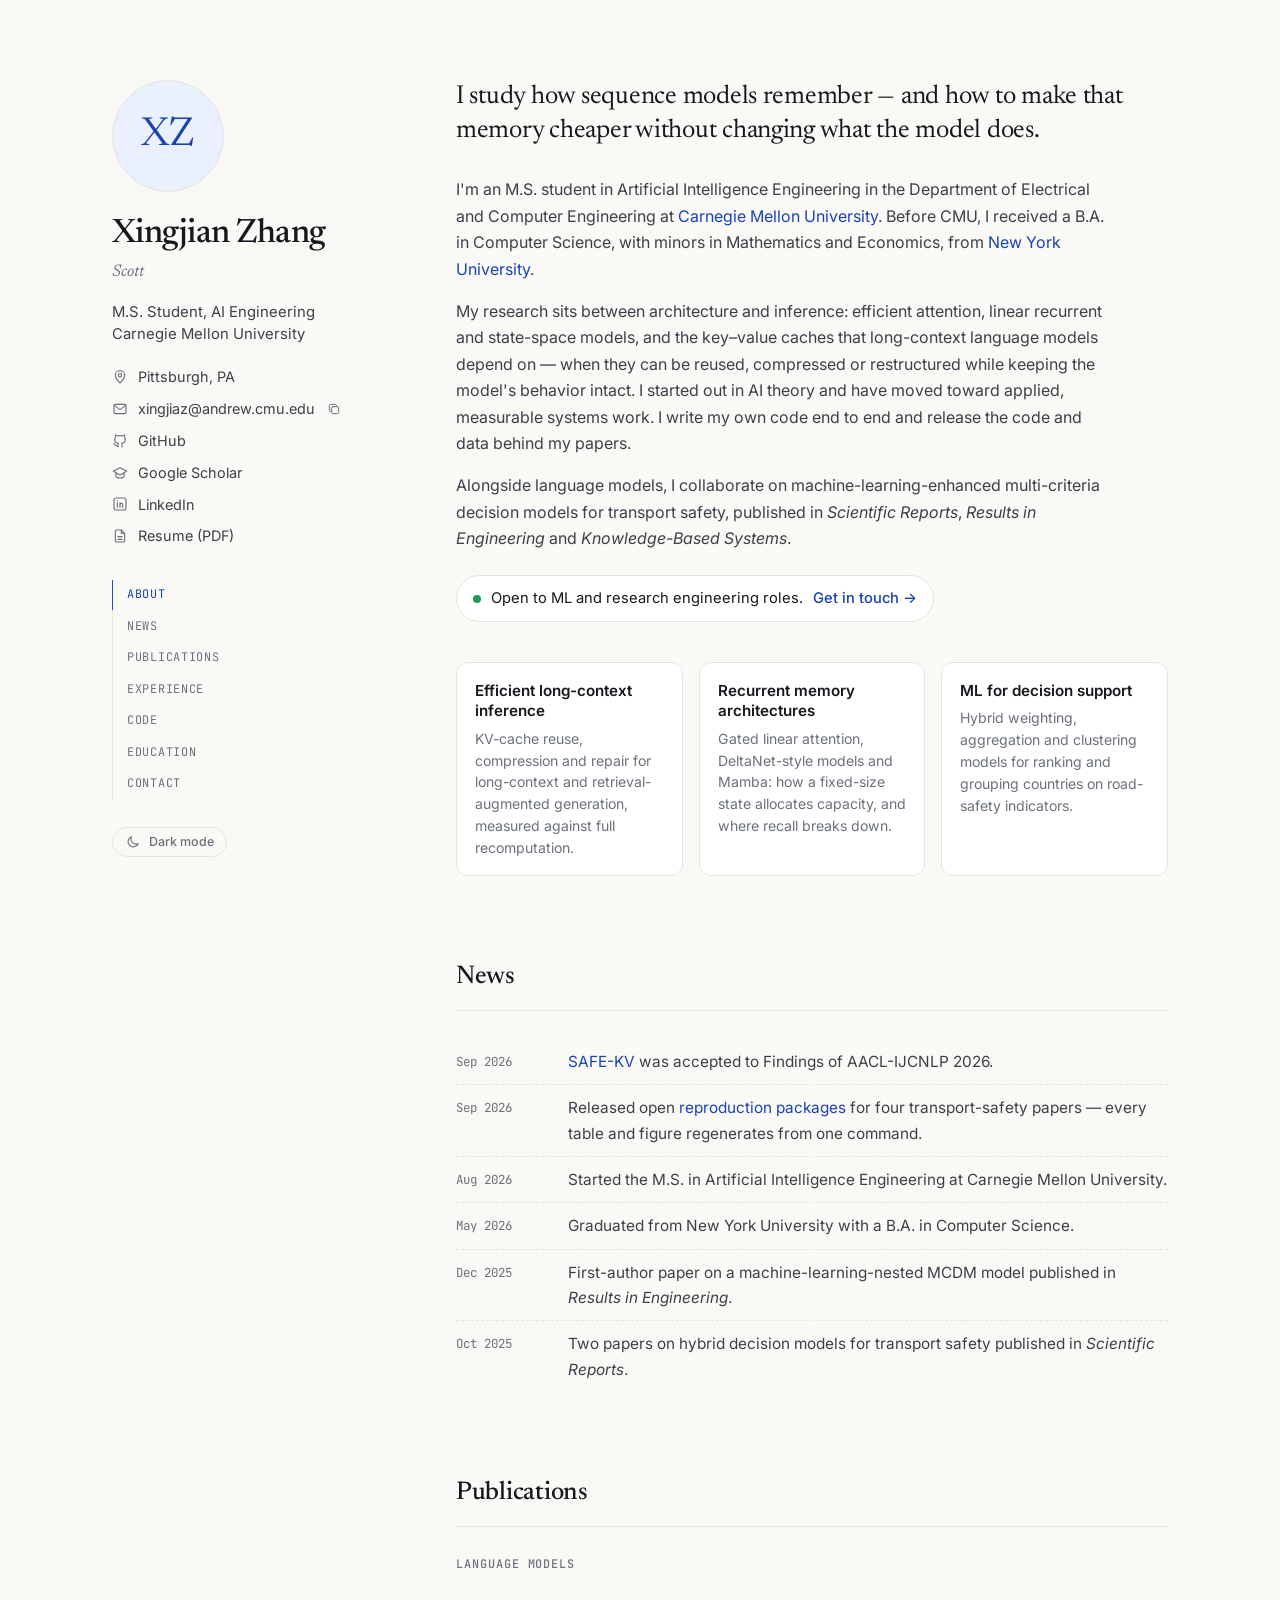
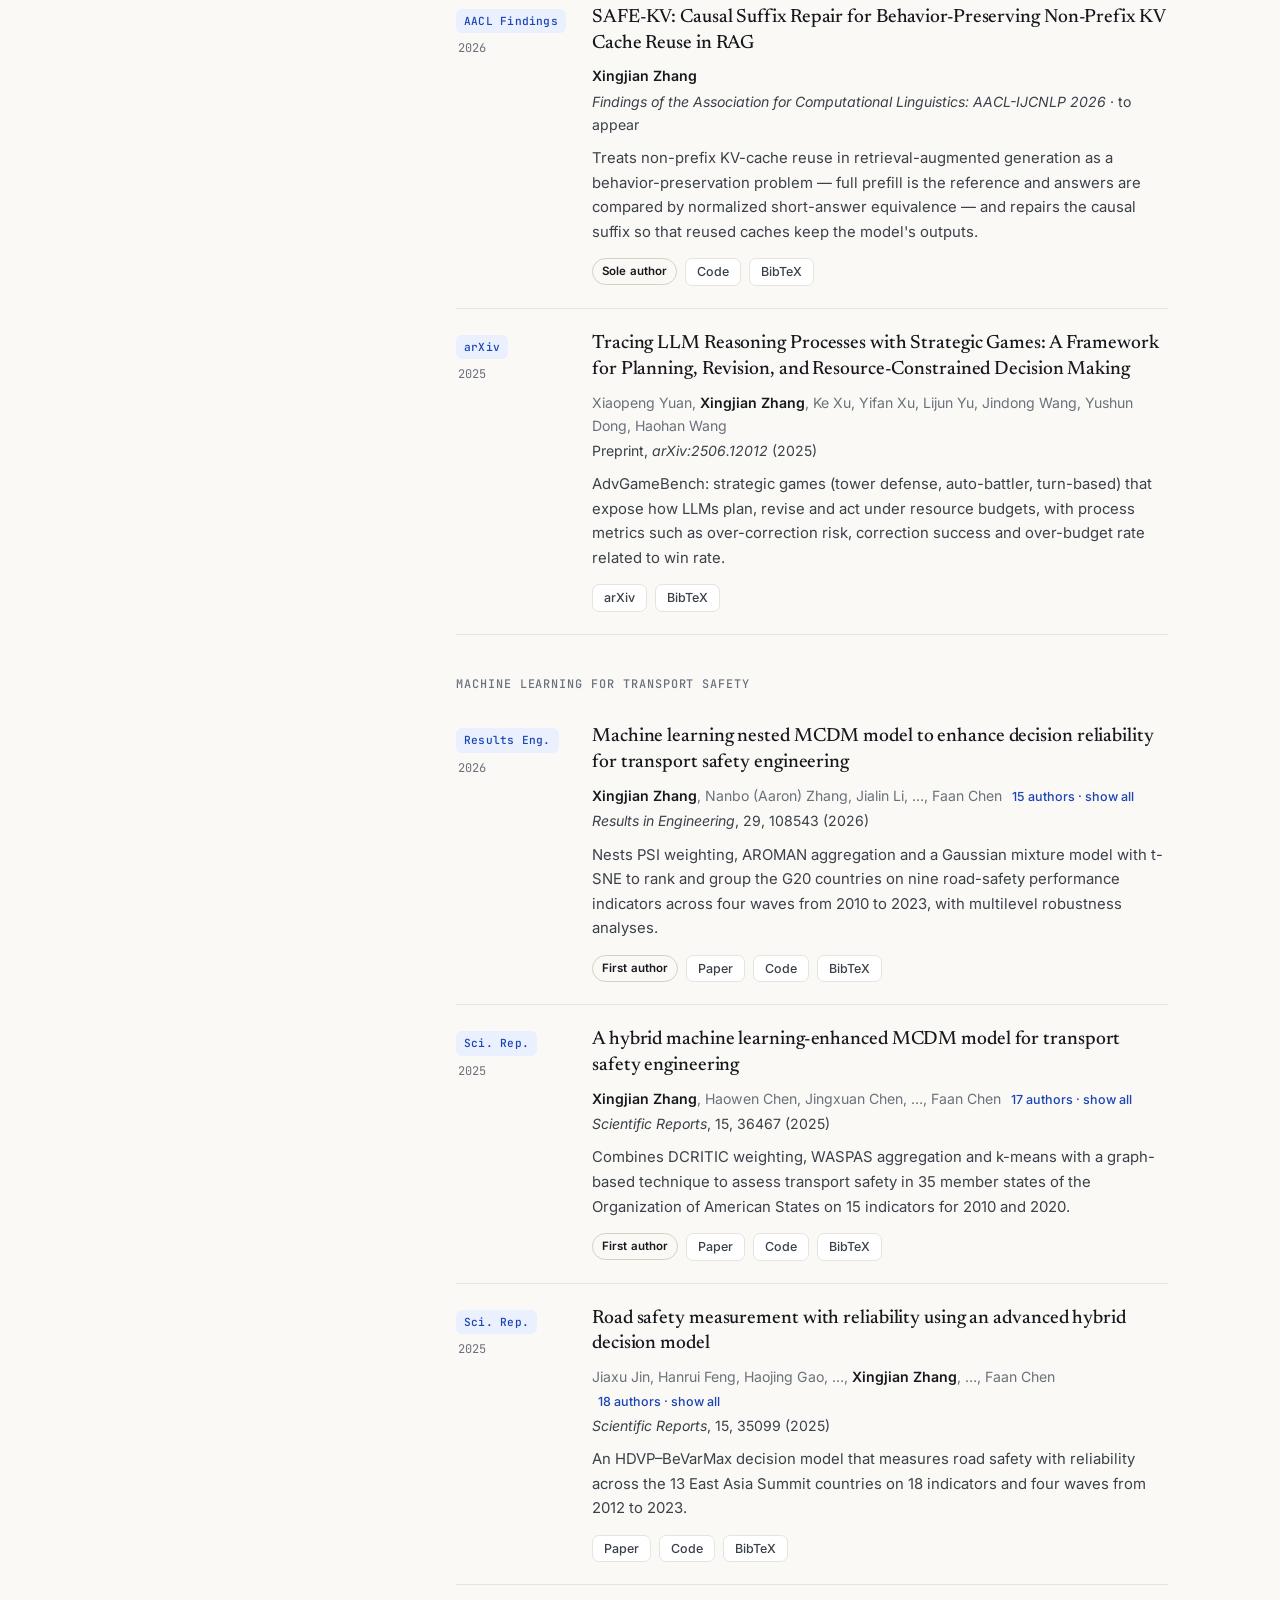
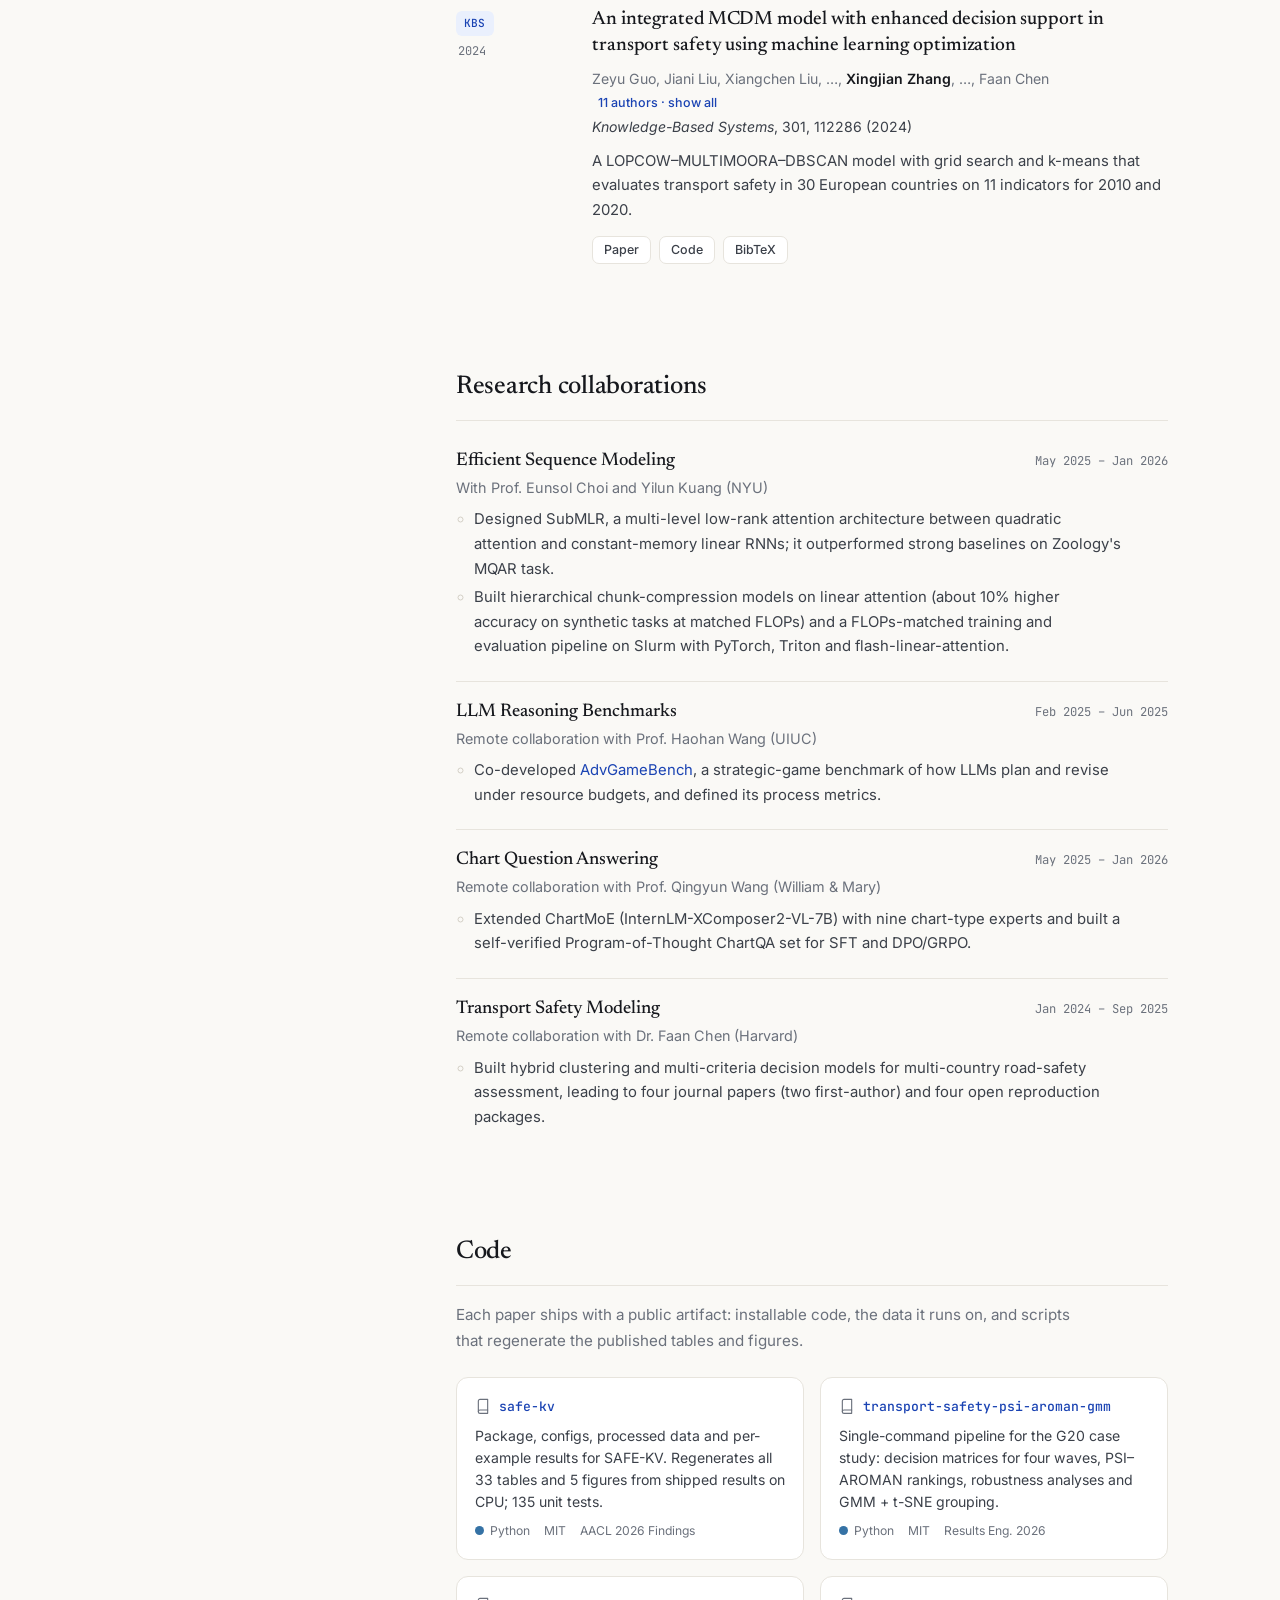
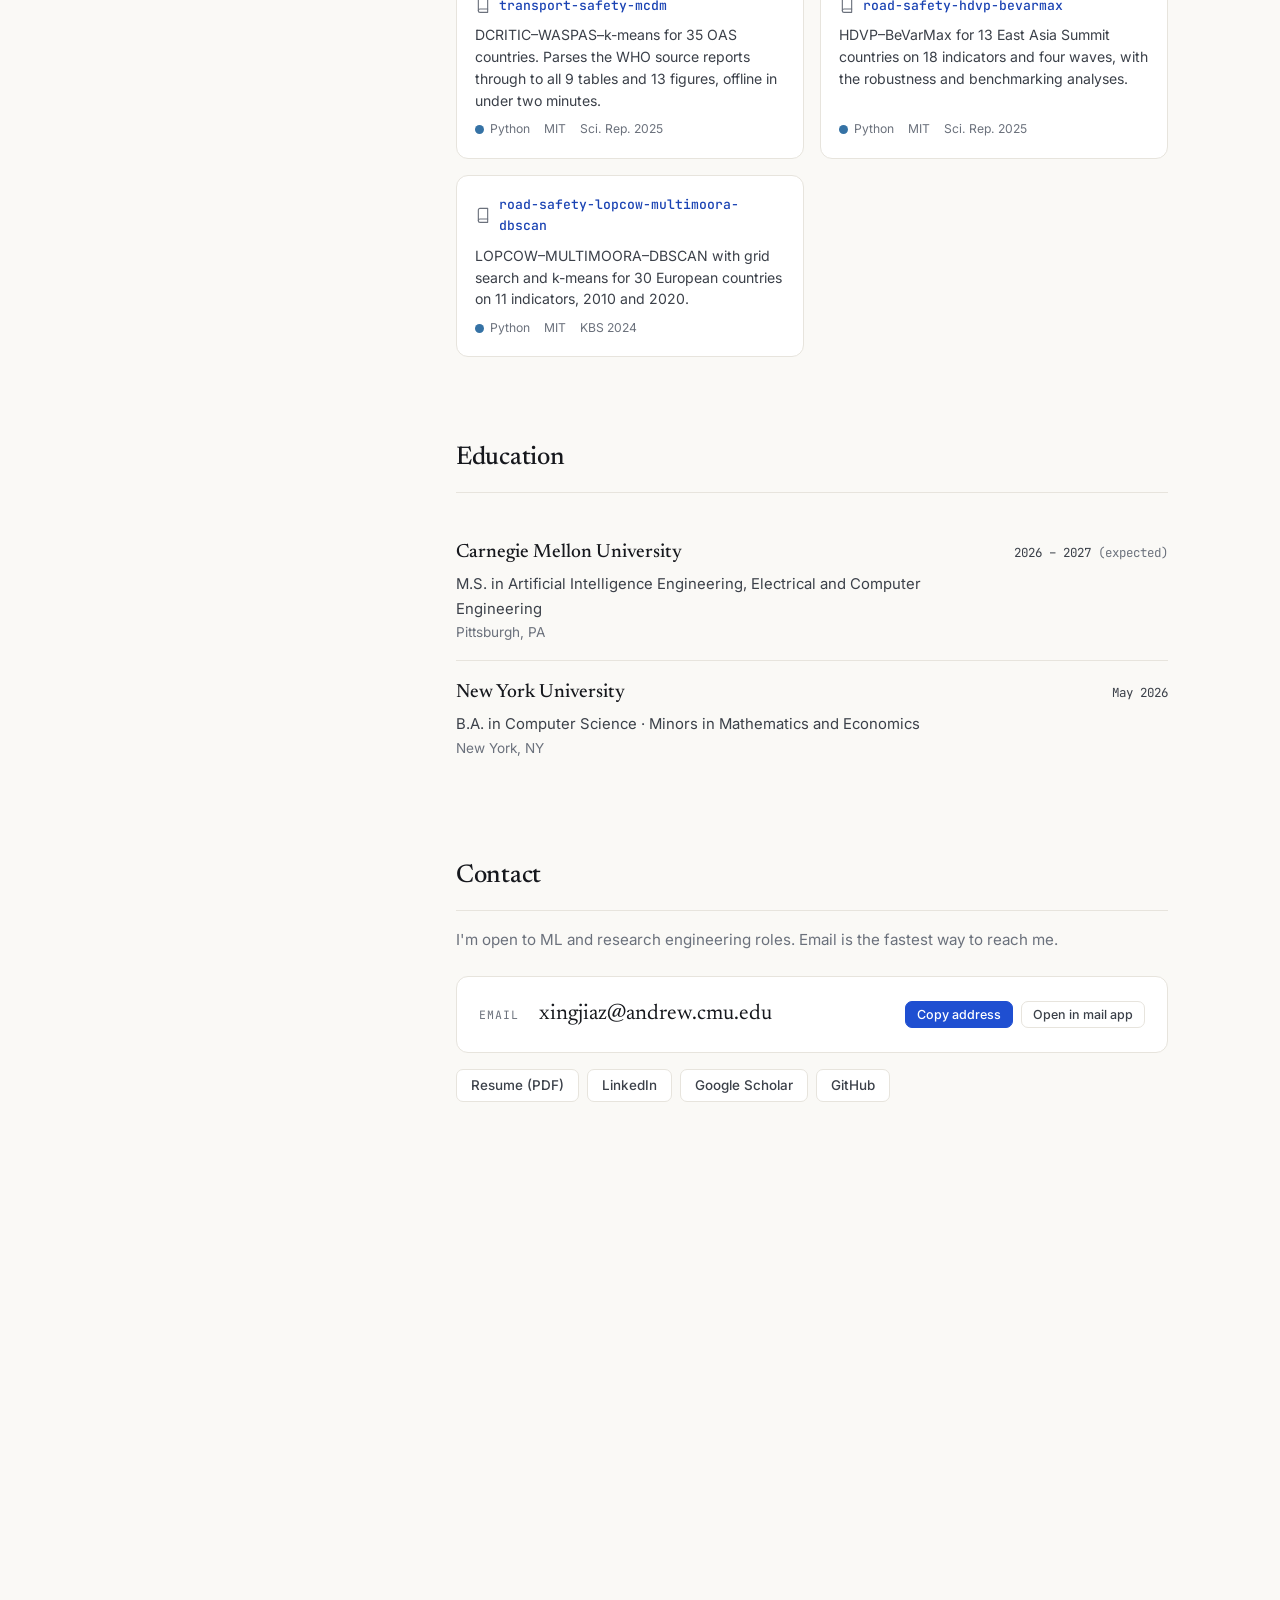
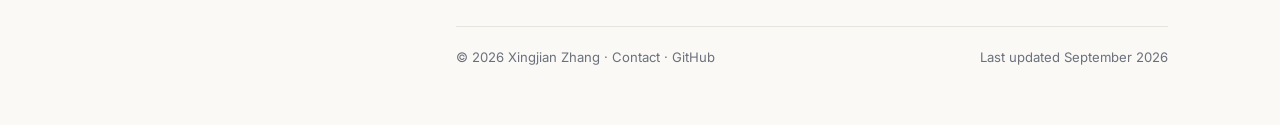
==== index.html @ c18f5b1c "Personal website Single-page academic homepage served by GitHub Pages: about, news, publications wit" ====
<!doctype html>
<html lang="en">
<head>
  <meta charset="utf-8">
  <meta name="viewport" content="width=device-width, initial-scale=1">
  <title>Xingjian (Scott) Zhang</title>
  <meta name="description" content="Xingjian (Scott) Zhang — M.S. student in Artificial Intelligence Engineering at Carnegie Mellon University, working on efficient sequence modeling: attention, linear recurrent models and KV-cache reuse for long-context language models.">
  <meta name="author" content="Xingjian Zhang">
  <link rel="canonical" href="https://xingjianzhang-dev.github.io/">

  <meta property="og:type" content="profile">
  <meta property="og:title" content="Xingjian (Scott) Zhang">
  <meta property="og:description" content="M.S. student in AI Engineering at Carnegie Mellon. Efficient attention, linear recurrent models and KV-cache reuse for long-context LLMs.">
  <meta property="og:url" content="https://xingjianzhang-dev.github.io/">
  <meta name="twitter:card" content="summary">

  <meta name="theme-color" content="#faf9f6" media="(prefers-color-scheme: light)">
  <meta name="theme-color" content="#0e1014" media="(prefers-color-scheme: dark)">
  <link rel="icon" href="favicon.svg" type="image/svg+xml">

  <link rel="preconnect" href="https://fonts.googleapis.com">
  <link rel="preconnect" href="https://fonts.gstatic.com" crossorigin>
  <link href="https://fonts.googleapis.com/css2?family=Inter:wght@400;500;600&family=JetBrains+Mono:wght@400;500&family=Newsreader:ital,opsz,wght@0,6..72,400;0,6..72,500;1,6..72,400&display=swap" rel="stylesheet">
  <link rel="stylesheet" href="assets/style.css">

  <script>
    // Apply a saved theme before first paint to avoid a flash.
    (function () {
      try {
        var t = localStorage.getItem("theme");
        if (t === "light" || t === "dark") document.documentElement.setAttribute("data-theme", t);
      } catch (e) {}
    })();
  </script>

  <script type="application/ld+json">
  {
    "@context": "https://schema.org",
    "@type": "Person",
    "name": "Xingjian Zhang",
    "alternateName": "Scott Zhang",
    "url": "https://xingjianzhang-dev.github.io/",
    "email": "mailto:xingjiaz@andrew.cmu.edu",
    "jobTitle": "M.S. Student, Artificial Intelligence Engineering",
    "affiliation": { "@type": "CollegeOrUniversity", "name": "Carnegie Mellon University" },
    "alumniOf": { "@type": "CollegeOrUniversity", "name": "New York University" },
    "address": { "@type": "PostalAddress", "addressLocality": "Pittsburgh", "addressRegion": "PA", "addressCountry": "US" },
    "knowsAbout": ["Sequence modeling", "Efficient attention", "Linear recurrent models", "State-space models", "KV cache", "Retrieval-augmented generation"],
    "sameAs": ["https://github.com/XingjianZhang-dev", "https://www.linkedin.com/in/xingjian-zhang-928670271/", "https://scholar.google.com/citations?user=1PVbG88AAAAJ"]
  }
  </script>
</head>

<body>
  <a class="skip-link" href="#main">Skip to content</a>

  <div class="layout">

    <!-- ============================== Sidebar ============================== -->
    <aside class="profile" aria-label="Profile">
      <div class="avatar" aria-hidden="true">
        <span class="monogram">XZ</span>
        <!-- Drop a square photo at assets/photo.jpg and it replaces the monogram automatically. -->
        <img src="assets/photo.jpg" alt="" width="112" height="112" onerror="this.remove()">
      </div>

      <h1 class="name">Xingjian Zhang</h1>
      <p class="aka">Scott</p>
      <p class="role">M.S. Student, AI Engineering<br>Carnegie Mellon University</p>

      <ul class="contact">
        <li>
          <svg viewBox="0 0 24 24" aria-hidden="true"><path d="M12 21s-7-6.1-7-11.5A7 7 0 0 1 19 9.5C19 14.9 12 21 12 21Z"/><circle cx="12" cy="9.5" r="2.5"/></svg>
          <span>Pittsburgh, PA</span>
        </li>
        <li>
          <svg viewBox="0 0 24 24" aria-hidden="true"><rect x="3" y="5" width="18" height="14" rx="2"/><path d="m3.5 6.5 8.5 6.5 8.5-6.5"/></svg>
          <a href="mailto:xingjiaz@andrew.cmu.edu">xingjiaz@andrew.cmu.edu</a>
          <button class="copy-email" type="button" data-copy="xingjiaz@andrew.cmu.edu" aria-label="Copy email address" title="Copy email address">
            <svg viewBox="0 0 24 24" aria-hidden="true"><rect x="8" y="8" width="12" height="12" rx="2"/><path d="M16 8V6a2 2 0 0 0-2-2H6a2 2 0 0 0-2 2v8a2 2 0 0 0 2 2h2"/></svg>
          </button>
        </li>
        <li>
          <svg viewBox="0 0 24 24" aria-hidden="true"><path d="M9 19c-4.3 1.4-4.3-2.5-6-3m12 5v-3.5c0-1 .1-1.4-.5-2 2.8-.3 5.5-1.4 5.5-6a4.6 4.6 0 0 0-1.3-3.2 4.2 4.2 0 0 0-.1-3.2s-1.1-.3-3.5 1.3a12.3 12.3 0 0 0-6.2 0C6.5 2.8 5.4 3.1 5.4 3.1a4.2 4.2 0 0 0-.1 3.2A4.6 4.6 0 0 0 4 9.5c0 4.6 2.7 5.7 5.5 6-.6.6-.6 1.2-.5 2V21"/></svg>
          <a href="https://github.com/XingjianZhang-dev">GitHub</a>
        </li>
        <li>
          <svg viewBox="0 0 24 24" aria-hidden="true"><path d="M12 4 2 9.5l10 5.5 10-5.5Z"/><path d="M6 12v4.5c0 1.4 2.7 3 6 3s6-1.6 6-3V12"/></svg>
          <a href="https://scholar.google.com/citations?user=1PVbG88AAAAJ&amp;hl=en">Google Scholar</a>
        </li>
        <li>
          <svg viewBox="0 0 24 24" aria-hidden="true"><rect x="3" y="3" width="18" height="18" rx="3"/><path d="M8 10v7M8 7v.01M12 17v-4a2 2 0 0 1 4 0v4M12 10v7"/></svg>
          <a href="https://www.linkedin.com/in/xingjian-zhang-928670271/">LinkedIn</a>
        </li>
        <li class="cv-link">
          <svg viewBox="0 0 24 24" aria-hidden="true"><path d="M14 3H7a2 2 0 0 0-2 2v14a2 2 0 0 0 2 2h10a2 2 0 0 0 2-2V8Z"/><path d="M14 3v5h5M9 13h6M9 17h6"/></svg>
          <a href="cv.pdf">Resume (PDF)</a>
        </li>
      </ul>

      <nav class="toc" aria-label="Sections">
        <a href="#about">About</a>
        <a href="#news">News</a>
        <a href="#publications">Publications</a>
        <a href="#experience">Experience</a>
        <a href="#code">Code</a>
        <a href="#education">Education</a>
        <a href="#contact">Contact</a>
      </nav>

      <button class="theme-toggle" type="button" aria-label="Toggle dark mode">
        <svg class="icon-moon" viewBox="0 0 24 24" aria-hidden="true"><path d="M20 14.5A8 8 0 0 1 9.5 4 8 8 0 1 0 20 14.5Z"/></svg>
        <svg class="icon-sun" viewBox="0 0 24 24" aria-hidden="true"><circle cx="12" cy="12" r="4"/><path d="M12 2v2M12 20v2M4.9 4.9l1.4 1.4M17.7 17.7l1.4 1.4M2 12h2M20 12h2M4.9 19.1l1.4-1.4M17.7 6.3l1.4-1.4"/></svg>
        <span class="theme-label">Dark mode</span>
      </button>
    </aside>

    <!-- ============================== Main ============================== -->
    <main id="main">

      <!-- About -->
      <section id="about" aria-labelledby="about-h">
        <h2 id="about-h" class="visually-hidden">About</h2>

        <p class="lede">I study how sequence models remember — and how to make that memory cheaper without changing what the model does.</p>

        <p>I'm an M.S. student in Artificial Intelligence Engineering in the Department of Electrical and Computer Engineering at <a href="https://www.cmu.edu/">Carnegie Mellon University</a>. Before CMU, I received a B.A. in Computer Science, with minors in Mathematics and Economics, from <a href="https://www.nyu.edu/">New York University</a>.</p>

        <p>My research sits between architecture and inference: efficient attention, linear recurrent and state-space models, and the key–value caches that long-context language models depend on — when they can be reused, compressed or restructured while keeping the model's behavior intact. I started out in AI theory and have moved toward applied, measurable systems work. I write my own code end to end and release the code and data behind my papers.</p>

        <p>Alongside language models, I collaborate on machine-learning-enhanced multi-criteria decision models for transport safety, published in <i>Scientific Reports</i>, <i>Results in Engineering</i> and <i>Knowledge-Based Systems</i>.</p>

        <p class="status">
          <span class="status-dot" aria-hidden="true"></span>
          <span>Open to ML and research engineering roles.</span>
          <a href="#contact">Get in touch&nbsp;→</a>
        </p>

        <div class="interests" role="list">
          <div class="interest" role="listitem">
            <h3>Efficient long-context inference</h3>
            <p>KV-cache reuse, compression and repair for long-context and retrieval-augmented generation, measured against full recomputation.</p>
          </div>
          <div class="interest" role="listitem">
            <h3>Recurrent memory architectures</h3>
            <p>Gated linear attention, DeltaNet-style models and Mamba: how a fixed-size state allocates capacity, and where recall breaks down.</p>
          </div>
          <div class="interest" role="listitem">
            <h3>ML for decision support</h3>
            <p>Hybrid weighting, aggregation and clustering models for ranking and grouping countries on road-safety indicators.</p>
          </div>
        </div>
      </section>

      <!-- News -->
      <section id="news" aria-labelledby="news-h">
        <h2 id="news-h">News</h2>
        <ol class="news">
          <li><time datetime="2026-09">Sep 2026</time><p><a href="#safe-kv">SAFE-KV</a> was accepted to Findings of AACL-IJCNLP 2026.</p></li>
          <li><time datetime="2026-09">Sep 2026</time><p>Released open <a href="#code">reproduction packages</a> for four transport-safety papers — every table and figure regenerates from one command.</p></li>
          <li><time datetime="2026-08">Aug 2026</time><p>Started the M.S. in Artificial Intelligence Engineering at Carnegie Mellon University.</p></li>
          <li><time datetime="2026-05">May 2026</time><p>Graduated from New York University with a B.A. in Computer Science.</p></li>
          <li><time datetime="2025-12">Dec 2025</time><p>First-author paper on a machine-learning-nested MCDM model published in <i>Results in Engineering</i>.</p></li>
          <li><time datetime="2025-10">Oct 2025</time><p>Two papers on hybrid decision models for transport safety published in <i>Scientific Reports</i>.</p></li>
        </ol>
      </section>

      <!-- Publications -->
      <section id="publications" aria-labelledby="pub-h">
        <h2 id="pub-h">Publications</h2>

        <h3 class="group-label">Language models</h3>

        <article class="pub" id="safe-kv">
          <div class="pub-side"><span class="venue">AACL Findings</span><span class="year">2026</span></div>
          <div class="pub-main">
            <h4 class="pub-title"><a href="https://github.com/XingjianZhang-dev/safe-kv">SAFE-KV: Causal Suffix Repair for Behavior-Preserving Non-Prefix KV Cache Reuse in RAG</a></h4>
            <p class="authors"><span class="me">Xingjian Zhang</span></p>
            <p class="where"><i>Findings of the Association for Computational Linguistics: AACL-IJCNLP 2026</i> · to appear</p>
            <p class="summary">Treats non-prefix KV-cache reuse in retrieval-augmented generation as a behavior-preservation problem — full prefill is the reference and answers are compared by normalized short-answer equivalence — and repairs the causal suffix so that reused caches keep the model's outputs.</p>
            <div class="pub-links">
              <span class="badge">Sole author</span>
              <a class="btn" href="https://github.com/XingjianZhang-dev/safe-kv">Code</a>
              <button class="btn" type="button" data-bib aria-expanded="false">BibTeX</button>
            </div>
            <div class="bib" hidden><button class="copy" type="button">Copy</button><pre>@inproceedings{zhang2026safekv,
  title     = {{SAFE-KV}: Causal Suffix Repair for Behavior-Preserving
               Non-Prefix {KV} Cache Reuse in {RAG}},
  author    = {Zhang, Xingjian},
  booktitle = {Findings of the Association for Computational Linguistics:
               AACL-IJCNLP 2026},
  year      = {2026}
}</pre></div>
          </div>
        </article>

        <article class="pub" id="advgamebench">
          <div class="pub-side"><span class="venue">arXiv</span><span class="year">2025</span></div>
          <div class="pub-main">
            <h4 class="pub-title"><a href="https://arxiv.org/abs/2506.12012">Tracing LLM Reasoning Processes with Strategic Games: A Framework for Planning, Revision, and Resource-Constrained Decision Making</a></h4>
            <p class="authors">Xiaopeng Yuan, <span class="me">Xingjian Zhang</span>, Ke Xu, Yifan Xu, Lijun Yu, Jindong Wang, Yushun Dong, Haohan Wang</p>
            <p class="where">Preprint, <i>arXiv:2506.12012</i> (2025)</p>
            <p class="summary">AdvGameBench: strategic games (tower defense, auto-battler, turn-based) that expose how LLMs plan, revise and act under resource budgets, with process metrics such as over-correction risk, correction success and over-budget rate related to win rate.</p>
            <div class="pub-links">
              <a class="btn" href="https://arxiv.org/abs/2506.12012">arXiv</a>
              <button class="btn" type="button" data-bib aria-expanded="false">BibTeX</button>
            </div>
            <div class="bib" hidden><button class="copy" type="button">Copy</button><pre>@article{yuan2025tracing,
  title   = {Tracing {LLM} Reasoning Processes with Strategic Games:
             A Framework for Planning, Revision, and Resource-Constrained
             Decision Making},
  author  = {Yuan, Xiaopeng and Zhang, Xingjian and Xu, Ke and Xu, Yifan and
             Yu, Lijun and Wang, Jindong and Dong, Yushun and Wang, Haohan},
  journal = {arXiv preprint arXiv:2506.12012},
  year    = {2025}
}</pre></div>
          </div>
        </article>

        <h3 class="group-label">Machine learning for transport safety</h3>

        <article class="pub" id="rineng-2026">
          <div class="pub-side"><span class="venue">Results Eng.</span><span class="year">2026</span></div>
          <div class="pub-main">
            <h4 class="pub-title"><a href="https://doi.org/10.1016/j.rineng.2025.108543">Machine learning nested MCDM model to enhance decision reliability for transport safety engineering</a></h4>
            <p class="authors" data-authors>
              <span class="short"><span class="me">Xingjian Zhang</span>, Nanbo (Aaron) Zhang, Jialin Li, …, Faan Chen</span>
              <span class="full" hidden><span class="me">Xingjian Zhang</span>, Nanbo (Aaron) Zhang, Jialin Li, Qintao Li, Xingze Liu, Chuanpu (Lukas) Cao, Hao Mao, Ruikang Yan, Yunlong Qi, Xinyi (Chenny) Yang, Jialun Li, Aaron Kaiqiang Zhou, Xu Yan, Hanrui Feng, Faan Chen</span>
              <button class="more" type="button" aria-expanded="false">15 authors · show all</button>
            </p>
            <p class="where"><i>Results in Engineering</i>, 29, 108543 (2026)</p>
            <p class="summary">Nests PSI weighting, AROMAN aggregation and a Gaussian mixture model with t-SNE to rank and group the G20 countries on nine road-safety performance indicators across four waves from 2010 to 2023, with multilevel robustness analyses.</p>
            <div class="pub-links">
              <span class="badge">First author</span>
              <a class="btn" href="https://doi.org/10.1016/j.rineng.2025.108543">Paper</a>
              <a class="btn" href="https://github.com/XingjianZhang-dev/transport-safety-psi-aroman-gmm">Code</a>
              <button class="btn" type="button" data-bib aria-expanded="false">BibTeX</button>
            </div>
            <div class="bib" hidden><button class="copy" type="button">Copy</button><pre>@article{zhang2026nested,
  title   = {Machine learning nested {MCDM} model to enhance decision
             reliability for transport safety engineering},
  author  = {Zhang, Xingjian and Zhang, Nanbo and Li, Jialin and
             Li, Qintao and Liu, Xingze and Cao, Chuanpu and
             Mao, Hao and Yan, Ruikang and Qi, Yunlong and
             Yang, Xinyi and Li, Jialun and Zhou, Aaron Kaiqiang and
             Yan, Xu and Feng, Hanrui and Chen, Faan},
  journal = {Results in Engineering},
  volume  = {29},
  pages   = {108543},
  year    = {2026},
  doi     = {10.1016/j.rineng.2025.108543}
}</pre></div>
          </div>
        </article>

        <article class="pub" id="scirep-36467">
          <div class="pub-side"><span class="venue">Sci. Rep.</span><span class="year">2025</span></div>
          <div class="pub-main">
            <h4 class="pub-title"><a href="https://doi.org/10.1038/s41598-025-21297-8">A hybrid machine learning-enhanced MCDM model for transport safety engineering</a></h4>
            <p class="authors" data-authors>
              <span class="short"><span class="me">Xingjian Zhang</span>, Haowen Chen, Jingxuan Chen, …, Faan Chen</span>
              <span class="full" hidden><span class="me">Xingjian Zhang</span>, Haowen Chen, Jingxuan Chen, Hanrui Feng, Mingshuo Liu, Xushuai Zhang, Aaron Kaiqiang Zhou, Ziyan Li, Anqi Song, Ziang Wu, Surui Cheng, Yuhan Gan, Minghe Liu, Junyu Quan, Shuolei Gao, Mingren Zheng, Faan Chen</span>
              <button class="more" type="button" aria-expanded="false">17 authors · show all</button>
            </p>
            <p class="where"><i>Scientific Reports</i>, 15, 36467 (2025)</p>
            <p class="summary">Combines DCRITIC weighting, WASPAS aggregation and k-means with a graph-based technique to assess transport safety in 35 member states of the Organization of American States on 15 indicators for 2010 and 2020.</p>
            <div class="pub-links">
              <span class="badge">First author</span>
              <a class="btn" href="https://doi.org/10.1038/s41598-025-21297-8">Paper</a>
              <a class="btn" href="https://github.com/XingjianZhang-dev/transport-safety-mcdm">Code</a>
              <button class="btn" type="button" data-bib aria-expanded="false">BibTeX</button>
            </div>
            <div class="bib" hidden><button class="copy" type="button">Copy</button><pre>@article{zhang2025hybrid,
  title   = {A hybrid machine learning-enhanced {MCDM} model for transport
             safety engineering},
  author  = {Zhang, Xingjian and Chen, Haowen and Chen, Jingxuan and
             Feng, Hanrui and Liu, Mingshuo and Zhang, Xushuai and
             Zhou, Aaron Kaiqiang and Li, Ziyan and Song, Anqi and
             Wu, Ziang and Cheng, Surui and Gan, Yuhan and
             Liu, Minghe and Quan, Junyu and Gao, Shuolei and
             Zheng, Mingren and Chen, Faan},
  journal = {Scientific Reports},
  volume  = {15},
  pages   = {36467},
  year    = {2025},
  doi     = {10.1038/s41598-025-21297-8}
}</pre></div>
          </div>
        </article>

        <article class="pub" id="scirep-35099">
          <div class="pub-side"><span class="venue">Sci. Rep.</span><span class="year">2025</span></div>
          <div class="pub-main">
            <h4 class="pub-title"><a href="https://doi.org/10.1038/s41598-025-18918-7">Road safety measurement with reliability using an advanced hybrid decision model</a></h4>
            <p class="authors" data-authors>
              <span class="short">Jiaxu Jin, Hanrui Feng, Haojing Gao, …, <span class="me">Xingjian Zhang</span>, …, Faan Chen</span>
              <span class="full" hidden>Jiaxu Jin, Hanrui Feng, Haojing Gao, Hongyang Hua, Mingshuo Liu, Hedong Liang, Hongping Qi, Lei Sun, Fang Tian, Jiachen Yao, Aaron Kaiqiang Zhou, Yiyun Zhang, <span class="me">Xingjian Zhang</span>, Ziyan Li, Dongxu Qin, Mingren Zheng, Haocheng Yang, Faan Chen</span>
              <button class="more" type="button" aria-expanded="false">18 authors · show all</button>
            </p>
            <p class="where"><i>Scientific Reports</i>, 15, 35099 (2025)</p>
            <p class="summary">An HDVP–BeVarMax decision model that measures road safety with reliability across the 13 East Asia Summit countries on 18 indicators and four waves from 2012 to 2023.</p>
            <div class="pub-links">
              <a class="btn" href="https://doi.org/10.1038/s41598-025-18918-7">Paper</a>
              <a class="btn" href="https://github.com/XingjianZhang-dev/road-safety-hdvp-bevarmax">Code</a>
              <button class="btn" type="button" data-bib aria-expanded="false">BibTeX</button>
            </div>
            <div class="bib" hidden><button class="copy" type="button">Copy</button><pre>@article{jin2025road,
  title   = {Road safety measurement with reliability using an advanced
             hybrid decision model},
  author  = {Jin, Jiaxu and Feng, Hanrui and Gao, Haojing and
             Hua, Hongyang and Liu, Mingshuo and Liang, Hedong and
             Qi, Hongping and Sun, Lei and Tian, Fang and
             Yao, Jiachen and Zhou, Aaron Kaiqiang and
             Zhang, Yiyun and Zhang, Xingjian and Li, Ziyan and
             Qin, Dongxu and Zheng, Mingren and Yang, Haocheng and
             Chen, Faan},
  journal = {Scientific Reports},
  volume  = {15},
  pages   = {35099},
  year    = {2025},
  doi     = {10.1038/s41598-025-18918-7}
}</pre></div>
          </div>
        </article>

        <article class="pub" id="kbs-2024">
          <div class="pub-side"><span class="venue">KBS</span><span class="year">2024</span></div>
          <div class="pub-main">
            <h4 class="pub-title"><a href="https://doi.org/10.1016/j.knosys.2024.112286">An integrated MCDM model with enhanced decision support in transport safety using machine learning optimization</a></h4>
            <p class="authors" data-authors>
              <span class="short">Zeyu Guo, Jiani Liu, Xiangchen Liu, …, <span class="me">Xingjian Zhang</span>, …, Faan Chen</span>
              <span class="full" hidden>Zeyu Guo, Jiani Liu, Xiangchen Liu, Ziyue Meng, Meilin Pu, Haoyan Wu, Xu Yan, Gilbert Yang, <span class="me">Xingjian Zhang</span>, Changlan Chen, Faan Chen</span>
              <button class="more" type="button" aria-expanded="false">11 authors · show all</button>
            </p>
            <p class="where"><i>Knowledge-Based Systems</i>, 301, 112286 (2024)</p>
            <p class="summary">A LOPCOW–MULTIMOORA–DBSCAN model with grid search and k-means that evaluates transport safety in 30 European countries on 11 indicators for 2010 and 2020.</p>
            <div class="pub-links">
              <a class="btn" href="https://doi.org/10.1016/j.knosys.2024.112286">Paper</a>
              <a class="btn" href="https://github.com/XingjianZhang-dev/road-safety-lopcow-multimoora-dbscan">Code</a>
              <button class="btn" type="button" data-bib aria-expanded="false">BibTeX</button>
            </div>
            <div class="bib" hidden><button class="copy" type="button">Copy</button><pre>@article{guo2024integrated,
  title   = {An integrated {MCDM} model with enhanced decision support in
             transport safety using machine learning optimization},
  author  = {Guo, Zeyu and Liu, Jiani and Liu, Xiangchen and
             Meng, Ziyue and Pu, Meilin and Wu, Haoyan and
             Yan, Xu and Yang, Gilbert and Zhang, Xingjian and
             Chen, Changlan and Chen, Faan},
  journal = {Knowledge-Based Systems},
  volume  = {301},
  pages   = {112286},
  year    = {2024},
  doi     = {10.1016/j.knosys.2024.112286}
}</pre></div>
          </div>
        </article>
      </section>

      <!-- Experience -->
      <section id="experience" aria-labelledby="exp-h">
        <h2 id="exp-h">Research collaborations</h2>
        <ol class="exp">
          <li>
            <div class="exp-head">
              <h3>Efficient Sequence Modeling</h3>
              <span class="exp-date">May 2025 – Jan 2026</span>
            </div>
            <p class="exp-org">With Prof. Eunsol Choi and Yilun Kuang (NYU)</p>
            <ul>
              <li>Designed SubMLR, a multi-level low-rank attention architecture between quadratic attention and constant-memory linear RNNs; it outperformed strong baselines on Zoology's MQAR task.</li>
              <li>Built hierarchical chunk-compression models on linear attention (about 10% higher accuracy on synthetic tasks at matched FLOPs) and a FLOPs-matched training and evaluation pipeline on Slurm with PyTorch, Triton and flash-linear-attention.</li>
            </ul>
          </li>
          <li>
            <div class="exp-head">
              <h3>LLM Reasoning Benchmarks</h3>
              <span class="exp-date">Feb 2025 – Jun 2025</span>
            </div>
            <p class="exp-org">Remote collaboration with Prof. Haohan Wang (UIUC)</p>
            <ul>
              <li>Co-developed <a href="#advgamebench">AdvGameBench</a>, a strategic-game benchmark of how LLMs plan and revise under resource budgets, and defined its process metrics.</li>
            </ul>
          </li>
          <li>
            <div class="exp-head">
              <h3>Chart Question Answering</h3>
              <span class="exp-date">May 2025 – Jan 2026</span>
            </div>
            <p class="exp-org">Remote collaboration with Prof. Qingyun Wang (William &amp; Mary)</p>
            <ul>
              <li>Extended ChartMoE (InternLM-XComposer2-VL-7B) with nine chart-type experts and built a self-verified Program-of-Thought ChartQA set for SFT and DPO/GRPO.</li>
            </ul>
          </li>
          <li>
            <div class="exp-head">
              <h3>Transport Safety Modeling</h3>
              <span class="exp-date">Jan 2024 – Sep 2025</span>
            </div>
            <p class="exp-org">Remote collaboration with Dr. Faan Chen (Harvard)</p>
            <ul>
              <li>Built hybrid clustering and multi-criteria decision models for multi-country road-safety assessment, leading to four journal papers (two first-author) and four open reproduction packages.</li>
            </ul>
          </li>
        </ol>
      </section>

      <!-- Code -->
      <section id="code" aria-labelledby="code-h">
        <h2 id="code-h">Code</h2>
        <p class="section-note">Each paper ships with a public artifact: installable code, the data it runs on, and scripts that regenerate the published tables and figures.</p>

        <div class="repos">
          <a class="repo" href="https://github.com/XingjianZhang-dev/safe-kv">
            <span class="repo-name"><svg viewBox="0 0 24 24" aria-hidden="true"><path d="M5 4.5A2.5 2.5 0 0 1 7.5 2H19v16H7.5A2.5 2.5 0 0 0 5 20.5Z"/><path d="M5 20.5A2.5 2.5 0 0 0 7.5 23H19v-5"/></svg>safe-kv</span>
            <span class="repo-desc">Package, configs, processed data and per-example results for SAFE-KV. Regenerates all 33 tables and 5 figures from shipped results on CPU; 135 unit tests.</span>
            <span class="repo-meta"><span class="lang">Python</span><span>MIT</span><span>AACL 2026 Findings</span></span>
          </a>
          <a class="repo" href="https://github.com/XingjianZhang-dev/transport-safety-psi-aroman-gmm">
            <span class="repo-name"><svg viewBox="0 0 24 24" aria-hidden="true"><path d="M5 4.5A2.5 2.5 0 0 1 7.5 2H19v16H7.5A2.5 2.5 0 0 0 5 20.5Z"/><path d="M5 20.5A2.5 2.5 0 0 0 7.5 23H19v-5"/></svg>transport-safety-psi-aroman-gmm</span>
            <span class="repo-desc">Single-command pipeline for the G20 case study: decision matrices for four waves, PSI–AROMAN rankings, robustness analyses and GMM + t-SNE grouping.</span>
            <span class="repo-meta"><span class="lang">Python</span><span>MIT</span><span>Results Eng. 2026</span></span>
          </a>
          <a class="repo" href="https://github.com/XingjianZhang-dev/transport-safety-mcdm">
            <span class="repo-name"><svg viewBox="0 0 24 24" aria-hidden="true"><path d="M5 4.5A2.5 2.5 0 0 1 7.5 2H19v16H7.5A2.5 2.5 0 0 0 5 20.5Z"/><path d="M5 20.5A2.5 2.5 0 0 0 7.5 23H19v-5"/></svg>transport-safety-mcdm</span>
            <span class="repo-desc">DCRITIC–WASPAS–k-means for 35 OAS countries. Parses the WHO source reports through to all 9 tables and 13 figures, offline in under two minutes.</span>
            <span class="repo-meta"><span class="lang">Python</span><span>MIT</span><span>Sci. Rep. 2025</span></span>
          </a>
          <a class="repo" href="https://github.com/XingjianZhang-dev/road-safety-hdvp-bevarmax">
            <span class="repo-name"><svg viewBox="0 0 24 24" aria-hidden="true"><path d="M5 4.5A2.5 2.5 0 0 1 7.5 2H19v16H7.5A2.5 2.5 0 0 0 5 20.5Z"/><path d="M5 20.5A2.5 2.5 0 0 0 7.5 23H19v-5"/></svg>road-safety-hdvp-bevarmax</span>
            <span class="repo-desc">HDVP–BeVarMax for 13 East Asia Summit countries on 18 indicators and four waves, with the robustness and benchmarking analyses.</span>
            <span class="repo-meta"><span class="lang">Python</span><span>MIT</span><span>Sci. Rep. 2025</span></span>
          </a>
          <a class="repo" href="https://github.com/XingjianZhang-dev/road-safety-lopcow-multimoora-dbscan">
            <span class="repo-name"><svg viewBox="0 0 24 24" aria-hidden="true"><path d="M5 4.5A2.5 2.5 0 0 1 7.5 2H19v16H7.5A2.5 2.5 0 0 0 5 20.5Z"/><path d="M5 20.5A2.5 2.5 0 0 0 7.5 23H19v-5"/></svg>road-safety-lopcow-multimoora-dbscan</span>
            <span class="repo-desc">LOPCOW–MULTIMOORA–DBSCAN with grid search and k-means for 30 European countries on 11 indicators, 2010 and 2020.</span>
            <span class="repo-meta"><span class="lang">Python</span><span>MIT</span><span>KBS 2024</span></span>
          </a>
        </div>
      </section>

      <!-- Education -->
      <section id="education" aria-labelledby="edu-h">
        <h2 id="edu-h">Education</h2>
        <ol class="edu">
          <li>
            <div>
              <h3>Carnegie Mellon University</h3>
              <p>M.S. in Artificial Intelligence Engineering, Electrical and Computer Engineering</p>
              <p class="edu-place">Pittsburgh, PA</p>
            </div>
            <span class="edu-date">2026 – 2027 <span class="dim">(expected)</span></span>
          </li>
          <li>
            <div>
              <h3>New York University</h3>
              <p>B.A. in Computer Science · Minors in Mathematics and Economics</p>
              <p class="edu-place">New York, NY</p>
            </div>
            <span class="edu-date">May 2026</span>
          </li>
        </ol>
      </section>

      <!-- Contact -->
      <section id="contact" aria-labelledby="contact-h">
        <h2 id="contact-h">Contact</h2>
        <p class="section-note">I'm open to ML and research engineering roles. Email is the fastest way to reach me.</p>

        <div class="email-card">
          <span class="email-label">Email</span>
          <span class="email-address">xingjiaz@andrew.cmu.edu</span>
          <span class="email-actions">
            <button class="btn btn-primary" type="button" data-copy="xingjiaz@andrew.cmu.edu">Copy address</button>
            <a class="btn" href="mailto:xingjiaz@andrew.cmu.edu">Open in mail app</a>
          </span>
        </div>

        <div class="contact-links">
          <a class="btn" href="cv.pdf">Resume (PDF)</a>
          <a class="btn" href="https://www.linkedin.com/in/xingjian-zhang-928670271/">LinkedIn</a>
          <a class="btn" href="https://scholar.google.com/citations?user=1PVbG88AAAAJ&amp;hl=en">Google Scholar</a>
          <a class="btn" href="https://github.com/XingjianZhang-dev">GitHub</a>
        </div>
      </section>

      <footer class="site-footer">
        <p>© 2026 Xingjian Zhang · <a href="#contact">Contact</a> · <a href="https://github.com/XingjianZhang-dev">GitHub</a></p>
        <p class="dim">Last updated September 2026</p>
      </footer>
    </main>
  </div>

  <div class="toast" role="status" aria-live="polite" hidden></div>

  <script src="assets/site.js" defer></script>
</body>
</html>
---- assets/style.css ----
/* ==========================================================================
   Xingjian (Scott) Zhang — personal site
   ========================================================================== */

:root {
  --bg: #faf9f6;
  --surface: #ffffff;
  --ink: #16181d;
  --ink-2: #3b4049;
  --muted: #6b717c;
  --line: #e7e4dd;
  --line-strong: #d4d0c6;
  --accent: #1f4fd1;
  --accent-ink: #1a43b3;
  --accent-soft: #eaf0fd;
  --ok: #1f9d55;

  --serif: "Newsreader", "Iowan Old Style", Georgia, serif;
  --sans: "Inter", ui-sans-serif, system-ui, -apple-system, "Segoe UI", Roboto, sans-serif;
  --mono: "JetBrains Mono", ui-monospace, SFMono-Regular, Menlo, monospace;

  --radius: 12px;
  color-scheme: light;
}

@media (prefers-color-scheme: dark) {
  :root:not([data-theme="light"]) {
    --bg: #0e1014;
    --surface: #151820;
    --ink: #eceae5;
    --ink-2: #c7cad1;
    --muted: #8f96a2;
    --line: #232833;
    --line-strong: #323846;
    --accent: #8ea8ff;
    --accent-ink: #a9bdff;
    --accent-soft: #1a2342;
    --ok: #4ade80;
    color-scheme: dark;
  }
}

:root[data-theme="dark"] {
  --bg: #0e1014;
  --surface: #151820;
  --ink: #eceae5;
  --ink-2: #c7cad1;
  --muted: #8f96a2;
  --line: #232833;
  --line-strong: #323846;
  --accent: #8ea8ff;
  --accent-ink: #a9bdff;
  --accent-soft: #1a2342;
  --ok: #4ade80;
  color-scheme: dark;
}

/* ---------- Base ---------- */

*, *::before, *::after { box-sizing: border-box; }

html { -webkit-text-size-adjust: 100%; scroll-behavior: smooth; scroll-padding-top: 32px; }

body {
  margin: 0;
  background: var(--bg);
  color: var(--ink-2);
  font-family: var(--sans);
  font-size: 16px;
  line-height: 1.65;
  -webkit-font-smoothing: antialiased;
  text-rendering: optimizeLegibility;
}

a { color: var(--accent-ink); text-decoration: none; text-underline-offset: 3px; }
a:hover { text-decoration: underline; text-decoration-thickness: 1px; }

:focus-visible { outline: 2px solid var(--accent); outline-offset: 3px; border-radius: 4px; }

p { margin: 0 0 1em; }

h1, h2, h3, h4 { color: var(--ink); margin: 0; font-weight: 500; }

i, em { font-style: italic; }

[hidden] { display: none !important; }

.visually-hidden {
  position: absolute !important; width: 1px; height: 1px; padding: 0; margin: -1px;
  overflow: hidden; clip: rect(0 0 0 0); white-space: nowrap; border: 0;
}

.skip-link {
  position: absolute; left: 16px; top: -48px; z-index: 10;
  background: var(--ink); color: var(--bg); padding: 8px 12px; border-radius: 8px;
}
.skip-link:focus { top: 16px; }

.dim { color: var(--muted); }

svg { width: 16px; height: 16px; flex: none; fill: none; stroke: currentColor; stroke-width: 1.7; stroke-linecap: round; stroke-linejoin: round; }

/* ---------- Layout ---------- */

.layout {
  max-width: 1120px;
  margin: 0 auto;
  padding: 80px 32px 56px;
  display: grid;
  grid-template-columns: 264px minmax(0, 1fr);
  gap: 80px;
}

/* ---------- Sidebar ---------- */

.profile { position: sticky; top: 64px; align-self: start; }

.avatar {
  position: relative;
  width: 112px; height: 112px;
  border-radius: 50%;
  background: var(--accent-soft);
  border: 1px solid var(--line);
  display: grid; place-items: center;
  overflow: hidden;
  margin-bottom: 24px;
}
.avatar img { position: absolute; inset: 0; width: 100%; height: 100%; object-fit: cover; }
.monogram { font-family: var(--serif); font-size: 40px; color: var(--accent-ink); letter-spacing: 0.02em; }

.name {
  font-family: var(--serif);
  font-size: 2.1rem;
  line-height: 1.1;
  letter-spacing: -0.015em;
}
.aka { margin: 6px 0 14px; font-family: var(--serif); font-style: italic; color: var(--muted); font-size: 1.05rem; }
.role { font-size: 0.93rem; line-height: 1.5; color: var(--ink-2); margin-bottom: 20px; }

.contact { list-style: none; padding: 0; margin: 0 0 32px; display: grid; gap: 8px; font-size: 0.9rem; }
.contact li { display: flex; align-items: center; gap: 10px; min-width: 0; }
.contact li svg { color: var(--muted); }
.contact a { color: var(--ink-2); overflow-wrap: anywhere; }
.contact a:hover { color: var(--accent-ink); }

.toc { display: grid; gap: 2px; margin-bottom: 28px; border-left: 1px solid var(--line); }
.toc a {
  font-family: var(--mono); font-size: 0.74rem; letter-spacing: 0.06em; text-transform: uppercase;
  color: var(--muted); padding: 5px 0 5px 14px; margin-left: -1px; border-left: 1px solid transparent;
  transition: color .15s, border-color .15s;
}
.toc a:hover { color: var(--ink); text-decoration: none; }
.toc a.active { color: var(--accent-ink); border-left-color: var(--accent); }

.theme-toggle {
  display: inline-flex; align-items: center; gap: 8px;
  font: 500 0.78rem var(--sans); color: var(--muted);
  background: transparent; border: 1px solid var(--line); border-radius: 999px;
  padding: 6px 12px; cursor: pointer; transition: color .15s, border-color .15s;
}
.theme-toggle:hover { color: var(--ink); border-color: var(--line-strong); }
.theme-toggle .icon-sun { display: none; }
:root[data-theme="dark"] .theme-toggle .icon-sun { display: block; }
:root[data-theme="dark"] .theme-toggle .icon-moon { display: none; }
@media (prefers-color-scheme: dark) {
  :root:not([data-theme="light"]) .theme-toggle .icon-sun { display: block; }
  :root:not([data-theme="light"]) .theme-toggle .icon-moon { display: none; }
}

/* ---------- Sections ---------- */

main { min-width: 0; }

section + section { margin-top: 80px; }

section > h2 {
  font-family: var(--serif);
  font-size: 1.6rem;
  letter-spacing: -0.01em;
  padding-bottom: 12px;
  margin-bottom: 28px;
  border-bottom: 1px solid var(--line);
}

.section-note { color: var(--muted); font-size: 0.95rem; margin-top: -12px; margin-bottom: 24px; max-width: 62ch; }

/* ---------- About ---------- */

#about p { max-width: 66ch; }

.lede {
  font-family: var(--serif);
  font-size: 1.62rem;
  line-height: 1.32;
  letter-spacing: -0.01em;
  color: var(--ink);
  margin-bottom: 28px;
}

.status {
  display: inline-flex; flex-wrap: wrap; align-items: center; gap: 6px 10px;
  margin: 8px 0 40px;
  padding: 10px 16px;
  font-size: 0.92rem; color: var(--ink);
  background: var(--surface);
  border: 1px solid var(--line);
  border-radius: 999px;
}
.status a { font-weight: 500; }
.status-dot {
  width: 8px; height: 8px; border-radius: 50%; background: var(--ok);
  box-shadow: 0 0 0 0 color-mix(in srgb, var(--ok) 55%, transparent);
  animation: pulse 2.4s ease-out infinite;
}
@keyframes pulse {
  0% { box-shadow: 0 0 0 0 color-mix(in srgb, var(--ok) 50%, transparent); }
  70%, 100% { box-shadow: 0 0 0 8px transparent; }
}

.interests { display: grid; grid-template-columns: repeat(3, minmax(0, 1fr)); gap: 16px; }
.interest {
  padding: 18px 18px 16px;
  background: var(--surface);
  border: 1px solid var(--line);
  border-radius: var(--radius);
}
.interest h3 { font-size: 0.95rem; font-weight: 600; margin-bottom: 6px; line-height: 1.35; }
.interest p { font-size: 0.88rem; line-height: 1.55; color: var(--muted); margin: 0; }

/* ---------- News ---------- */

.news { list-style: none; margin: 0; padding: 0; }
.news li {
  display: grid; grid-template-columns: 96px minmax(0, 1fr); gap: 16px;
  padding: 10px 0;
  border-bottom: 1px dashed var(--line);
}
.news li:last-child { border-bottom: 0; }
.news time { font-family: var(--mono); font-size: 0.78rem; color: var(--muted); padding-top: 3px; white-space: nowrap; }
.news p { margin: 0; font-size: 0.96rem; }

/* ---------- Publications ---------- */

.group-label {
  font-family: var(--mono); font-size: 0.74rem; font-weight: 500; letter-spacing: 0.08em;
  text-transform: uppercase; color: var(--muted);
  margin: 40px 0 8px;
}
.group-label:first-of-type { margin-top: 0; }

.pub {
  display: grid; grid-template-columns: 112px minmax(0, 1fr); gap: 24px;
  padding: 22px 0;
  border-bottom: 1px solid var(--line);
}
.pub:last-of-type { border-bottom: 0; }

.pub-side { display: flex; flex-direction: column; align-items: flex-start; gap: 6px; padding-top: 4px; }
.venue {
  font-family: var(--mono); font-size: 0.7rem; font-weight: 500; letter-spacing: 0.02em;
  color: var(--accent-ink); background: var(--accent-soft);
  padding: 3px 8px; border-radius: 6px; white-space: nowrap;
}
.year { font-family: var(--mono); font-size: 0.75rem; color: var(--muted); padding-left: 2px; }

.pub-title { font-family: var(--serif); font-size: 1.2rem; line-height: 1.35; letter-spacing: -0.005em; margin-bottom: 8px; }
.pub-title a { color: var(--ink); }
.pub-title a:hover { color: var(--accent-ink); }

.authors { font-size: 0.88rem; color: var(--muted); margin-bottom: 2px; }
.me { color: var(--ink); font-weight: 600; }
.more {
  font: 500 0.78rem var(--sans); color: var(--accent-ink);
  background: none; border: 0; padding: 0 0 0 6px; cursor: pointer;
}
.more:hover { text-decoration: underline; text-underline-offset: 3px; }

.where { font-size: 0.88rem; color: var(--ink-2); margin-bottom: 10px; }
.summary { font-size: 0.93rem; color: var(--ink-2); margin-bottom: 14px; max-width: 70ch; }

.pub-links { display: flex; flex-wrap: wrap; align-items: center; gap: 8px; }
.badge {
  font-size: 0.72rem; font-weight: 600; letter-spacing: 0.01em;
  color: var(--ink); padding: 3px 9px; border-radius: 999px;
  border: 1px solid var(--line-strong);
}
.btn {
  font: 500 0.78rem var(--sans); color: var(--ink-2);
  background: var(--surface); border: 1px solid var(--line); border-radius: 7px;
  padding: 4px 11px; cursor: pointer; line-height: 1.4;
  transition: border-color .15s, color .15s;
}
.btn:hover { border-color: var(--accent); color: var(--accent-ink); text-decoration: none; }
.btn[aria-expanded="true"] { border-color: var(--accent); color: var(--accent-ink); }

.bib { position: relative; margin-top: 12px; }
.bib pre {
  margin: 0; padding: 14px 16px; overflow-x: auto;
  font-family: var(--mono); font-size: 0.74rem; line-height: 1.6; color: var(--ink-2);
  background: var(--surface); border: 1px solid var(--line); border-radius: 10px;
}
.copy {
  position: absolute; top: 8px; right: 8px;
  font: 500 0.7rem var(--sans); color: var(--muted);
  background: var(--bg); border: 1px solid var(--line); border-radius: 6px;
  padding: 3px 8px; cursor: pointer;
}
.copy:hover { color: var(--ink); border-color: var(--line-strong); }

/* ---------- Code ---------- */

.repos { display: grid; grid-template-columns: repeat(2, minmax(0, 1fr)); gap: 16px; }
.repo {
  display: flex; flex-direction: column; gap: 8px;
  padding: 18px;
  background: var(--surface);
  border: 1px solid var(--line);
  border-radius: var(--radius);
  color: var(--ink-2);
  transition: border-color .15s, transform .15s;
}
.repo:hover { text-decoration: none; border-color: var(--accent); transform: translateY(-1px); }
.repo-name {
  display: flex; align-items: center; gap: 8px;
  font-family: var(--mono); font-size: 0.82rem; font-weight: 500; color: var(--accent-ink);
  overflow-wrap: anywhere;
}
.repo-name svg { color: var(--muted); }
.repo-desc { font-size: 0.88rem; line-height: 1.55; flex: 1; }
.repo-meta { display: flex; flex-wrap: wrap; gap: 4px 14px; font-size: 0.76rem; color: var(--muted); }
.lang { display: inline-flex; align-items: center; gap: 6px; }
.lang::before { content: ""; width: 9px; height: 9px; border-radius: 50%; background: #3572a5; }

/* ---------- Education ---------- */

.edu { list-style: none; margin: 0; padding: 0; }
.edu li {
  display: flex; justify-content: space-between; align-items: baseline; gap: 24px;
  padding: 16px 0; border-bottom: 1px solid var(--line);
}
.edu li:last-child { border-bottom: 0; }
.edu h3 { font-family: var(--serif); font-size: 1.2rem; margin-bottom: 4px; }
.edu p { margin: 0; font-size: 0.93rem; }
.edu-place { color: var(--muted); font-size: 0.85rem !important; }
.edu-date { font-family: var(--mono); font-size: 0.78rem; color: var(--ink-2); white-space: nowrap; }

/* ---------- Footer ---------- */

.site-footer {
  margin-top: 96px; padding-top: 20px;
  border-top: 1px solid var(--line);
  display: flex; flex-wrap: wrap; justify-content: space-between; gap: 8px 24px;
  font-size: 0.82rem; color: var(--muted);
}
.site-footer p { margin: 0; }
.site-footer a { color: var(--muted); }
.site-footer a:hover { color: var(--accent-ink); }

/* ---------- Responsive ---------- */

@media (max-width: 960px) {
  .layout { grid-template-columns: 232px minmax(0, 1fr); gap: 48px; padding-top: 56px; }
  .interests { grid-template-columns: 1fr; }
  .repos { grid-template-columns: 1fr; }
}

@media (max-width: 760px) {
  .layout { grid-template-columns: minmax(0, 1fr); gap: 48px; padding: 40px 16px 40px; }
  .profile { position: static; }
  .toc { display: none; }
  .avatar { width: 88px; height: 88px; margin-bottom: 18px; }
  .monogram { font-size: 32px; }
  .name { font-size: 1.9rem; }
  .lede { font-size: 1.38rem; }
  section + section { margin-top: 64px; }
  .pub { grid-template-columns: minmax(0, 1fr); gap: 10px; }
  .pub-side { flex-direction: row; align-items: center; padding-top: 0; }
  .news li { grid-template-columns: 80px minmax(0, 1fr); gap: 12px; }
  .edu li { flex-direction: column; gap: 6px; }
  .status { border-radius: 14px; }
}

@media (prefers-reduced-motion: reduce) {
  html { scroll-behavior: auto; }
  .status-dot { animation: none; }
  .repo, .repo:hover { transition: none; transform: none; }
}

@media print {
  .toc, .theme-toggle, .skip-link, .pub-links button, .status-dot { display: none !important; }
  .layout { display: block; padding: 0; }
  .profile { position: static; margin-bottom: 24px; }
  body { background: #fff; color: #000; }
}

/* ---------- Copy-email button (sidebar) ---------- */

.copy-email {
  display: inline-grid; place-items: center;
  width: 24px; height: 24px; margin-left: -4px;
  color: var(--muted); background: transparent; border: 0; border-radius: 6px; cursor: pointer;
}
.copy-email svg { width: 14px; height: 14px; }
.copy-email:hover { color: var(--accent-ink); background: var(--accent-soft); }

/* ---------- Experience ---------- */

.exp { list-style: none; margin: 0; padding: 0; }
.exp > li { padding: 18px 0; border-bottom: 1px solid var(--line); }
.exp > li:first-child { padding-top: 0; }
.exp > li:last-child { border-bottom: 0; }
.exp-head { display: flex; justify-content: space-between; align-items: baseline; gap: 16px; }
.exp-head h3 { font-family: var(--serif); font-size: 1.15rem; line-height: 1.35; }
.exp-date { font-family: var(--mono); font-size: 0.76rem; color: var(--muted); white-space: nowrap; }
.exp-org { font-size: 0.9rem; color: var(--muted); margin: 2px 0 8px; }
.exp ul { margin: 0; padding-left: 1.1em; }
.exp ul li { font-size: 0.93rem; margin-bottom: 4px; max-width: 72ch; }
.exp ul li::marker { color: var(--line-strong); }

/* ---------- Contact ---------- */

.email-card {
  display: flex; flex-wrap: wrap; align-items: center; gap: 12px 20px;
  padding: 20px 22px;
  background: var(--surface); border: 1px solid var(--line); border-radius: var(--radius);
}
.email-label { font-family: var(--mono); font-size: 0.72rem; letter-spacing: 0.08em; text-transform: uppercase; color: var(--muted); }
.email-address { font-family: var(--serif); font-size: 1.35rem; color: var(--ink); overflow-wrap: anywhere; flex: 1 1 auto; }
.email-actions { display: flex; flex-wrap: wrap; gap: 8px; }
.btn-primary { background: var(--accent); border-color: var(--accent); color: #fff; }
.btn-primary:hover { background: var(--accent-ink); border-color: var(--accent-ink); color: #fff; }
:root[data-theme="dark"] .btn-primary, :root[data-theme="dark"] .btn-primary:hover { color: #0e1014; }
@media (prefers-color-scheme: dark) {
  :root:not([data-theme="light"]) .btn-primary, :root:not([data-theme="light"]) .btn-primary:hover { color: #0e1014; }
}
.contact-links { display: flex; flex-wrap: wrap; gap: 8px; margin-top: 16px; }
.contact-links .btn { padding: 6px 14px; font-size: 0.84rem; }

/* Let the last section scroll to the top when picked from the sidebar. */
@media (min-width: 761px) {
  #contact { min-height: calc(100vh - 225px); }
}

/* ---------- Toast ---------- */

.toast {
  position: fixed; left: 50%; bottom: 28px; transform: translateX(-50%);
  z-index: 20; padding: 9px 16px; border-radius: 999px;
  font-size: 0.86rem; font-weight: 500;
  background: var(--ink); color: var(--bg);
  box-shadow: 0 6px 24px rgba(0, 0, 0, 0.18);
}

@media (max-width: 760px) {
  .exp-head { flex-direction: column; gap: 2px; }
  .email-address { font-size: 1.15rem; flex-basis: 100%; }
}
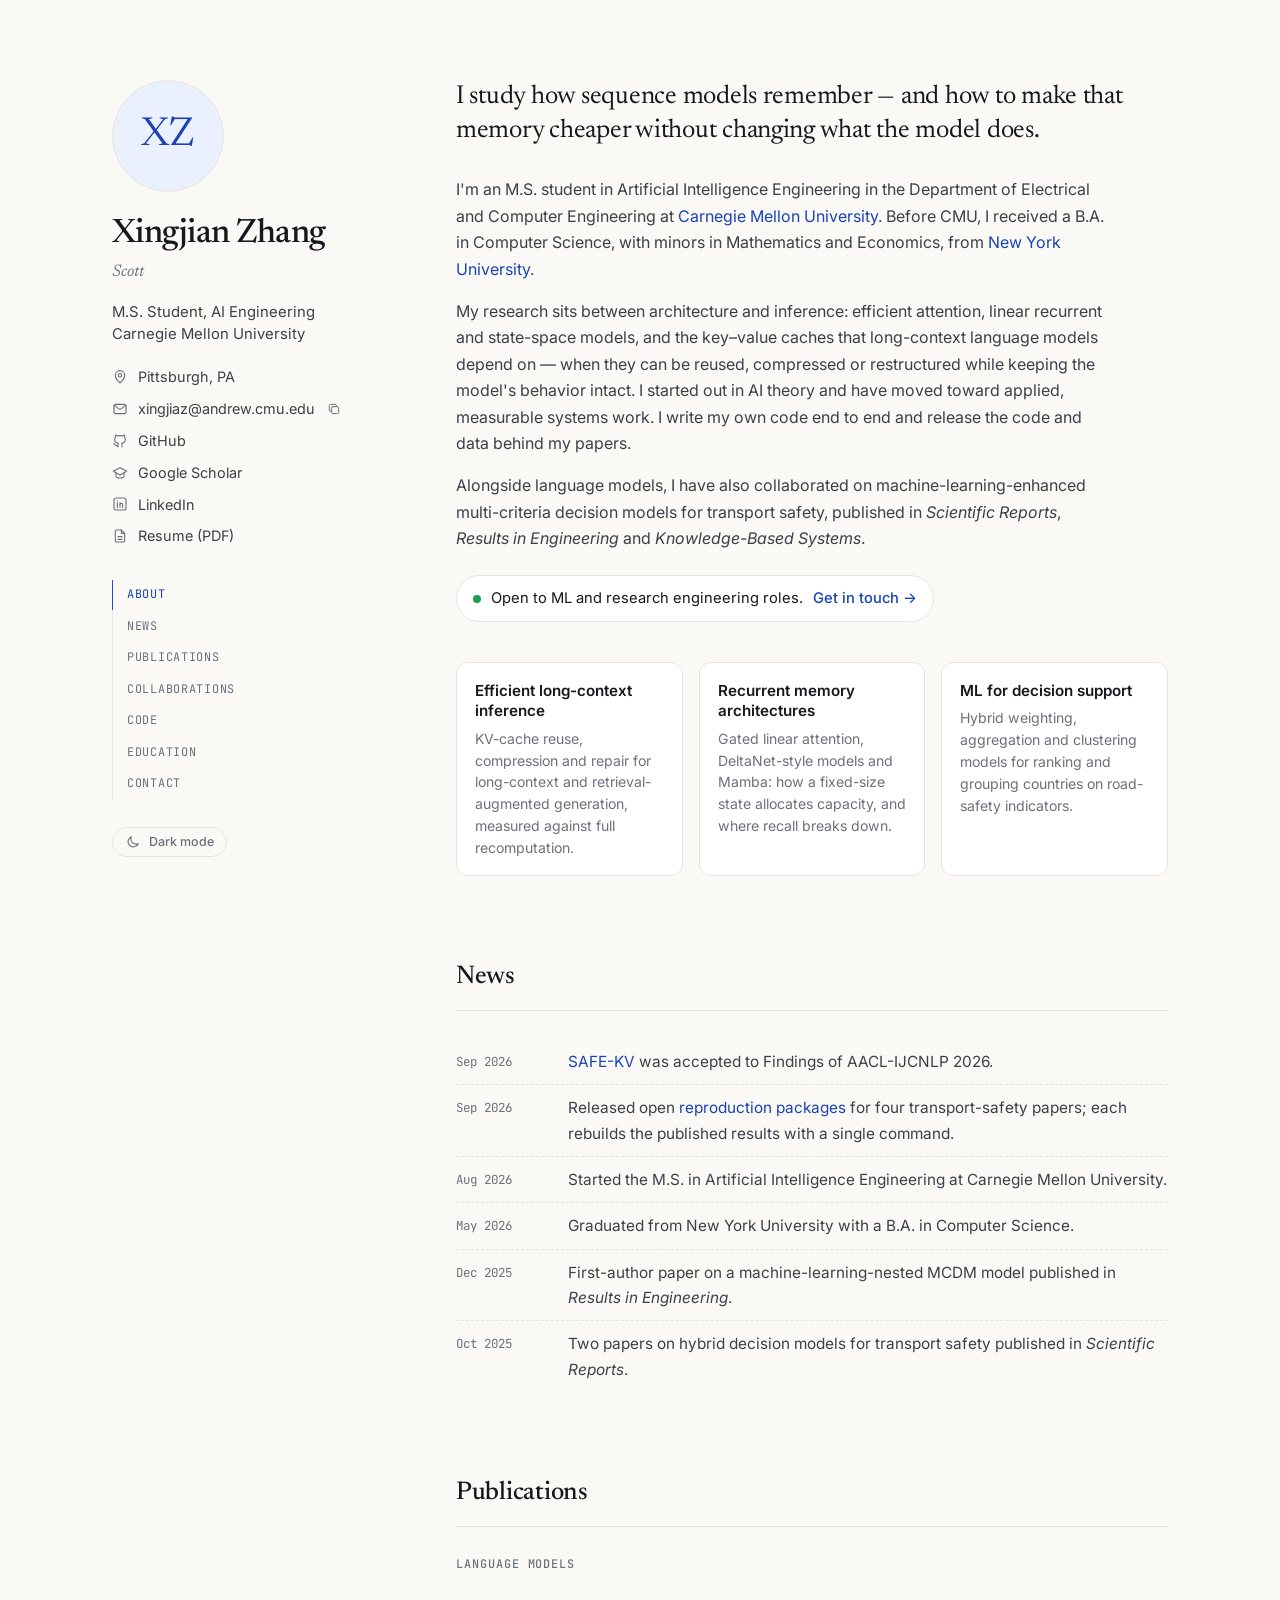
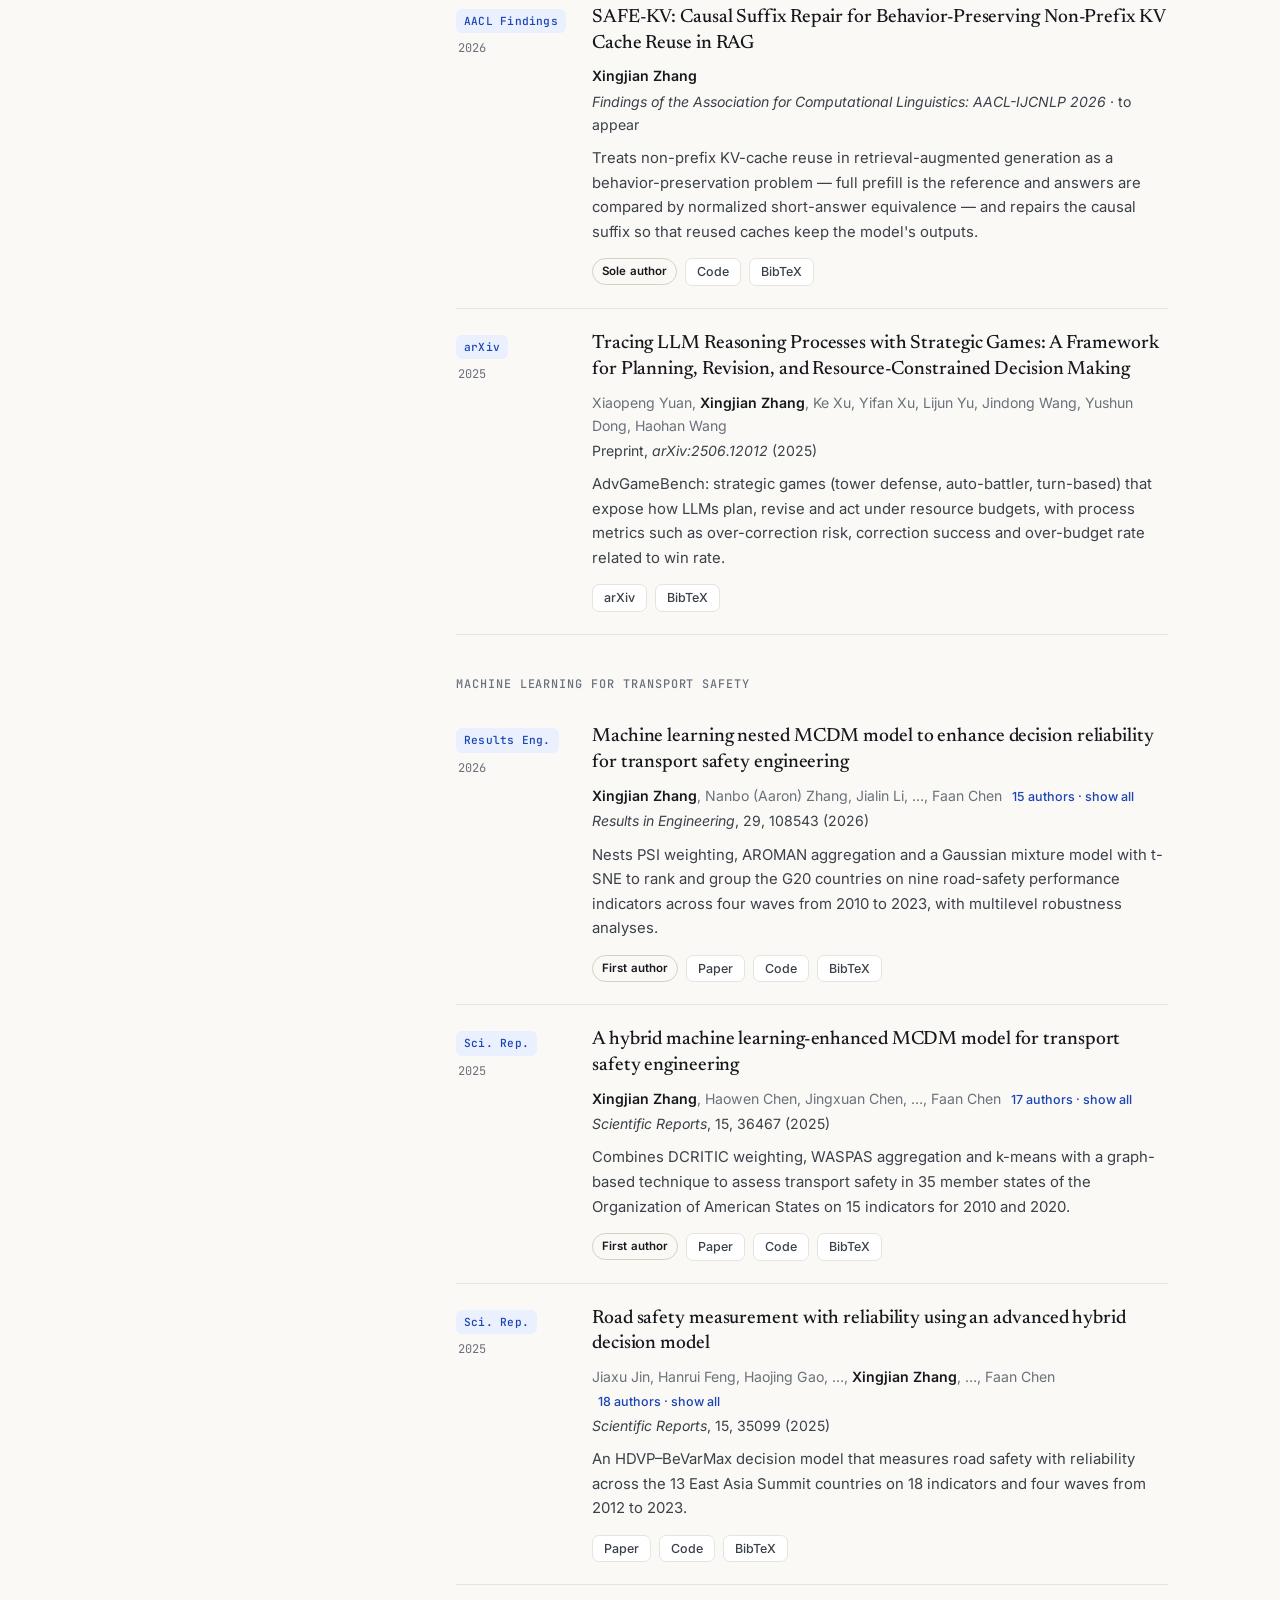
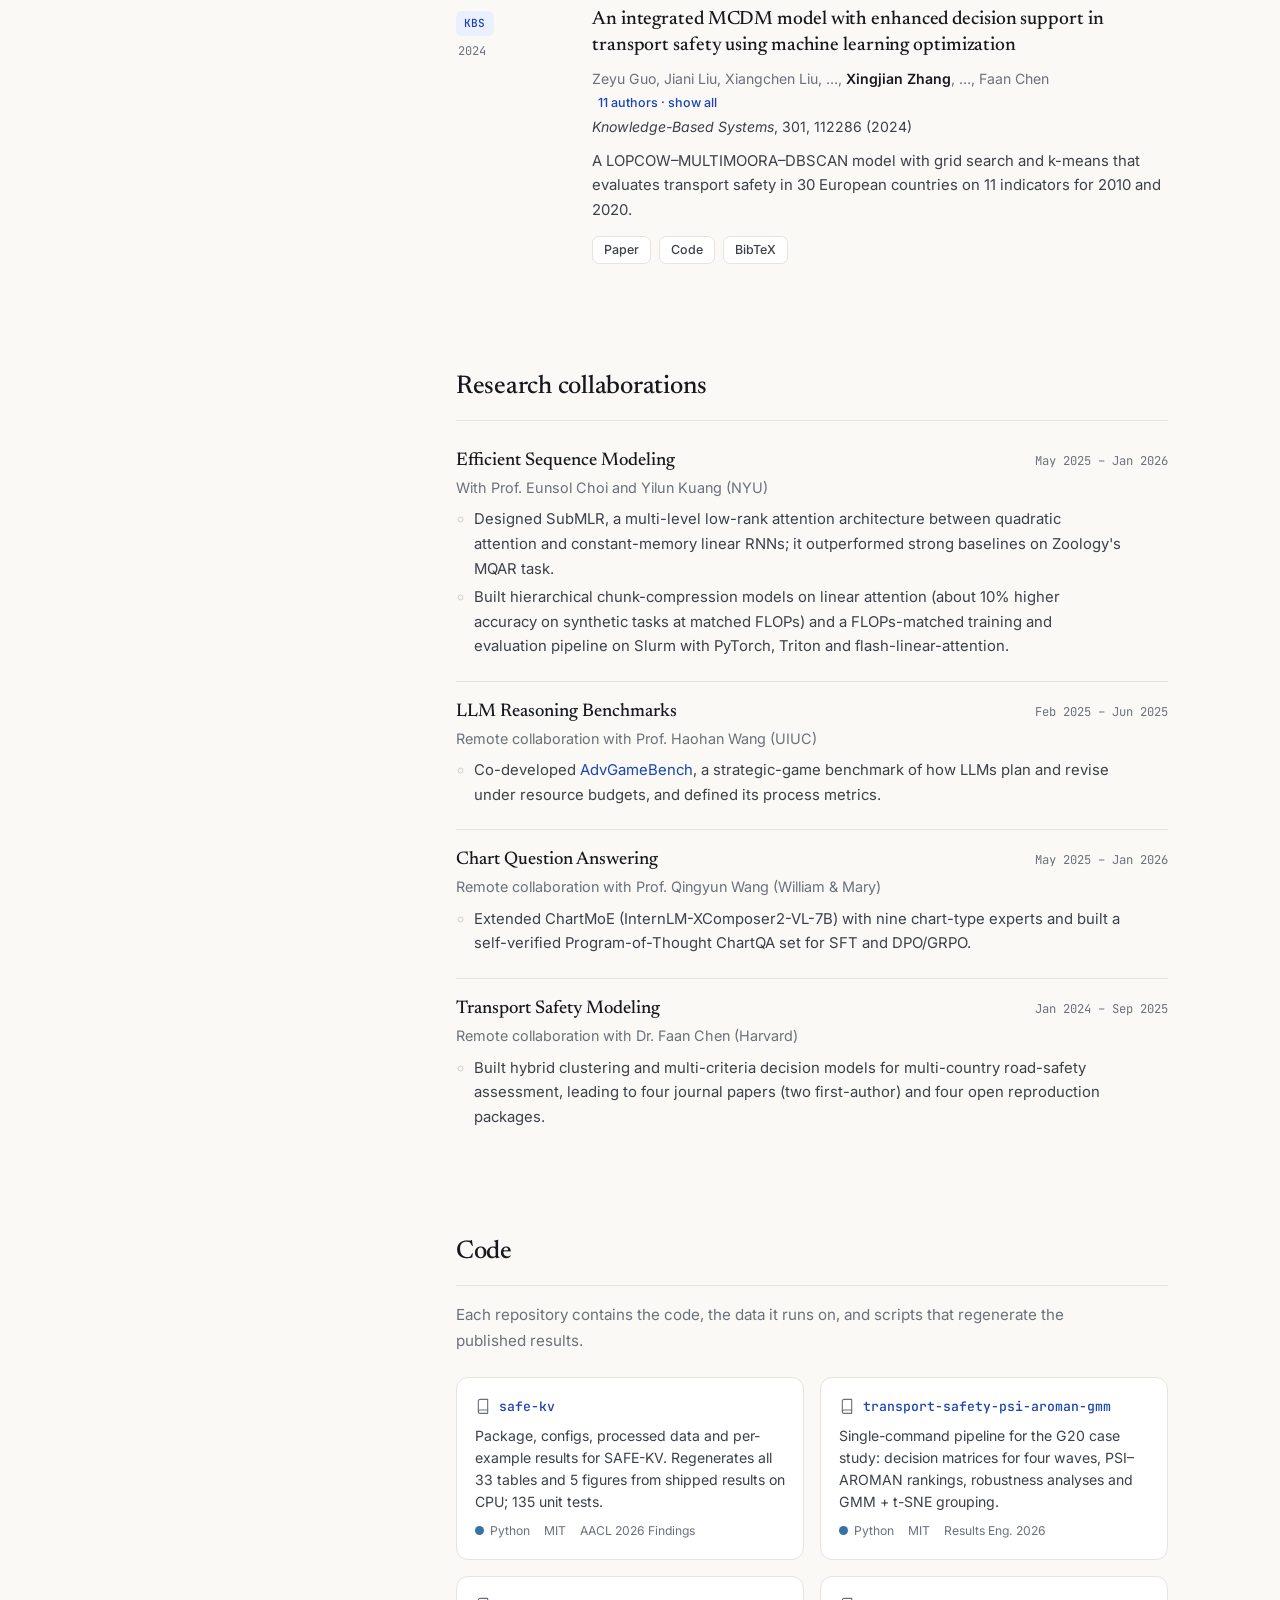
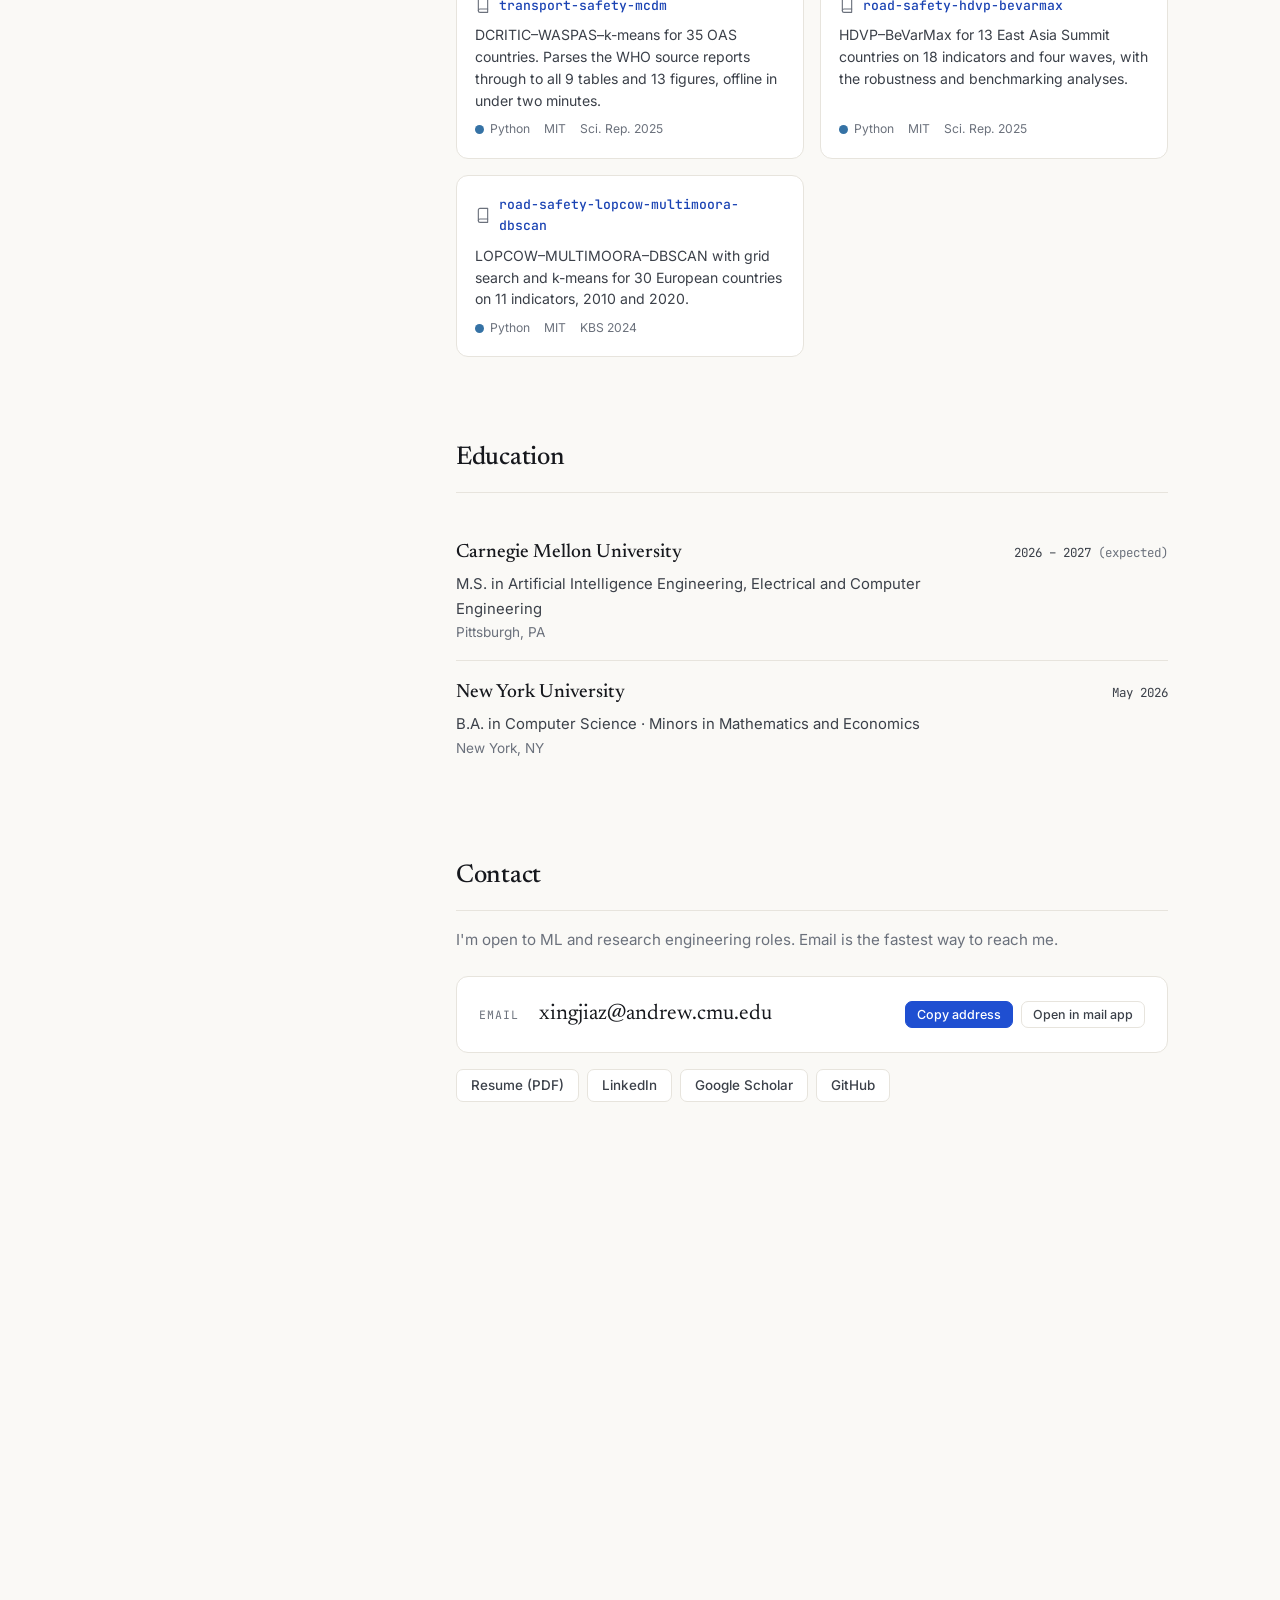
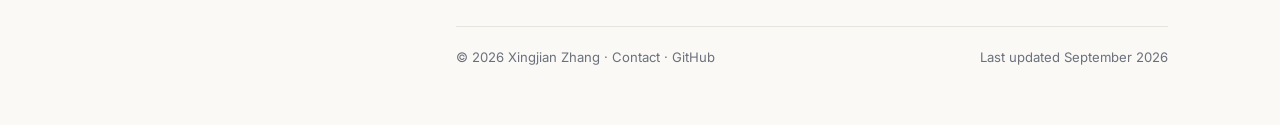
==== commit 2a2bce56: "Tighten wording and rename sidebar link to Collaborations" ====
--- a/index.html
+++ b/index.html
@@ -102,7 +102,7 @@
         <a href="#about">About</a>
         <a href="#news">News</a>
         <a href="#publications">Publications</a>
-        <a href="#experience">Experience</a>
+        <a href="#experience">Collaborations</a>
         <a href="#code">Code</a>
         <a href="#education">Education</a>
         <a href="#contact">Contact</a>
@@ -128,7 +128,7 @@
 
         <p>My research sits between architecture and inference: efficient attention, linear recurrent and state-space models, and the key–value caches that long-context language models depend on — when they can be reused, compressed or restructured while keeping the model's behavior intact. I started out in AI theory and have moved toward applied, measurable systems work. I write my own code end to end and release the code and data behind my papers.</p>
 
-        <p>Alongside language models, I collaborate on machine-learning-enhanced multi-criteria decision models for transport safety, published in <i>Scientific Reports</i>, <i>Results in Engineering</i> and <i>Knowledge-Based Systems</i>.</p>
+        <p>Alongside language models, I have also collaborated on machine-learning-enhanced multi-criteria decision models for transport safety, published in <i>Scientific Reports</i>, <i>Results in Engineering</i> and <i>Knowledge-Based Systems</i>.</p>
 
         <p class="status">
           <span class="status-dot" aria-hidden="true"></span>
@@ -157,7 +157,7 @@
         <h2 id="news-h">News</h2>
         <ol class="news">
           <li><time datetime="2026-09">Sep 2026</time><p><a href="#safe-kv">SAFE-KV</a> was accepted to Findings of AACL-IJCNLP 2026.</p></li>
-          <li><time datetime="2026-09">Sep 2026</time><p>Released open <a href="#code">reproduction packages</a> for four transport-safety papers — every table and figure regenerates from one command.</p></li>
+          <li><time datetime="2026-09">Sep 2026</time><p>Released open <a href="#code">reproduction packages</a> for four transport-safety papers; each rebuilds the published results with a single command.</p></li>
           <li><time datetime="2026-08">Aug 2026</time><p>Started the M.S. in Artificial Intelligence Engineering at Carnegie Mellon University.</p></li>
           <li><time datetime="2026-05">May 2026</time><p>Graduated from New York University with a B.A. in Computer Science.</p></li>
           <li><time datetime="2025-12">Dec 2025</time><p>First-author paper on a machine-learning-nested MCDM model published in <i>Results in Engineering</i>.</p></li>
@@ -407,7 +407,7 @@
       <!-- Code -->
       <section id="code" aria-labelledby="code-h">
         <h2 id="code-h">Code</h2>
-        <p class="section-note">Each paper ships with a public artifact: installable code, the data it runs on, and scripts that regenerate the published tables and figures.</p>
+        <p class="section-note">Each repository contains the code, the data it runs on, and scripts that regenerate the published results.</p>
 
         <div class="repos">
           <a class="repo" href="https://github.com/XingjianZhang-dev/safe-kv">
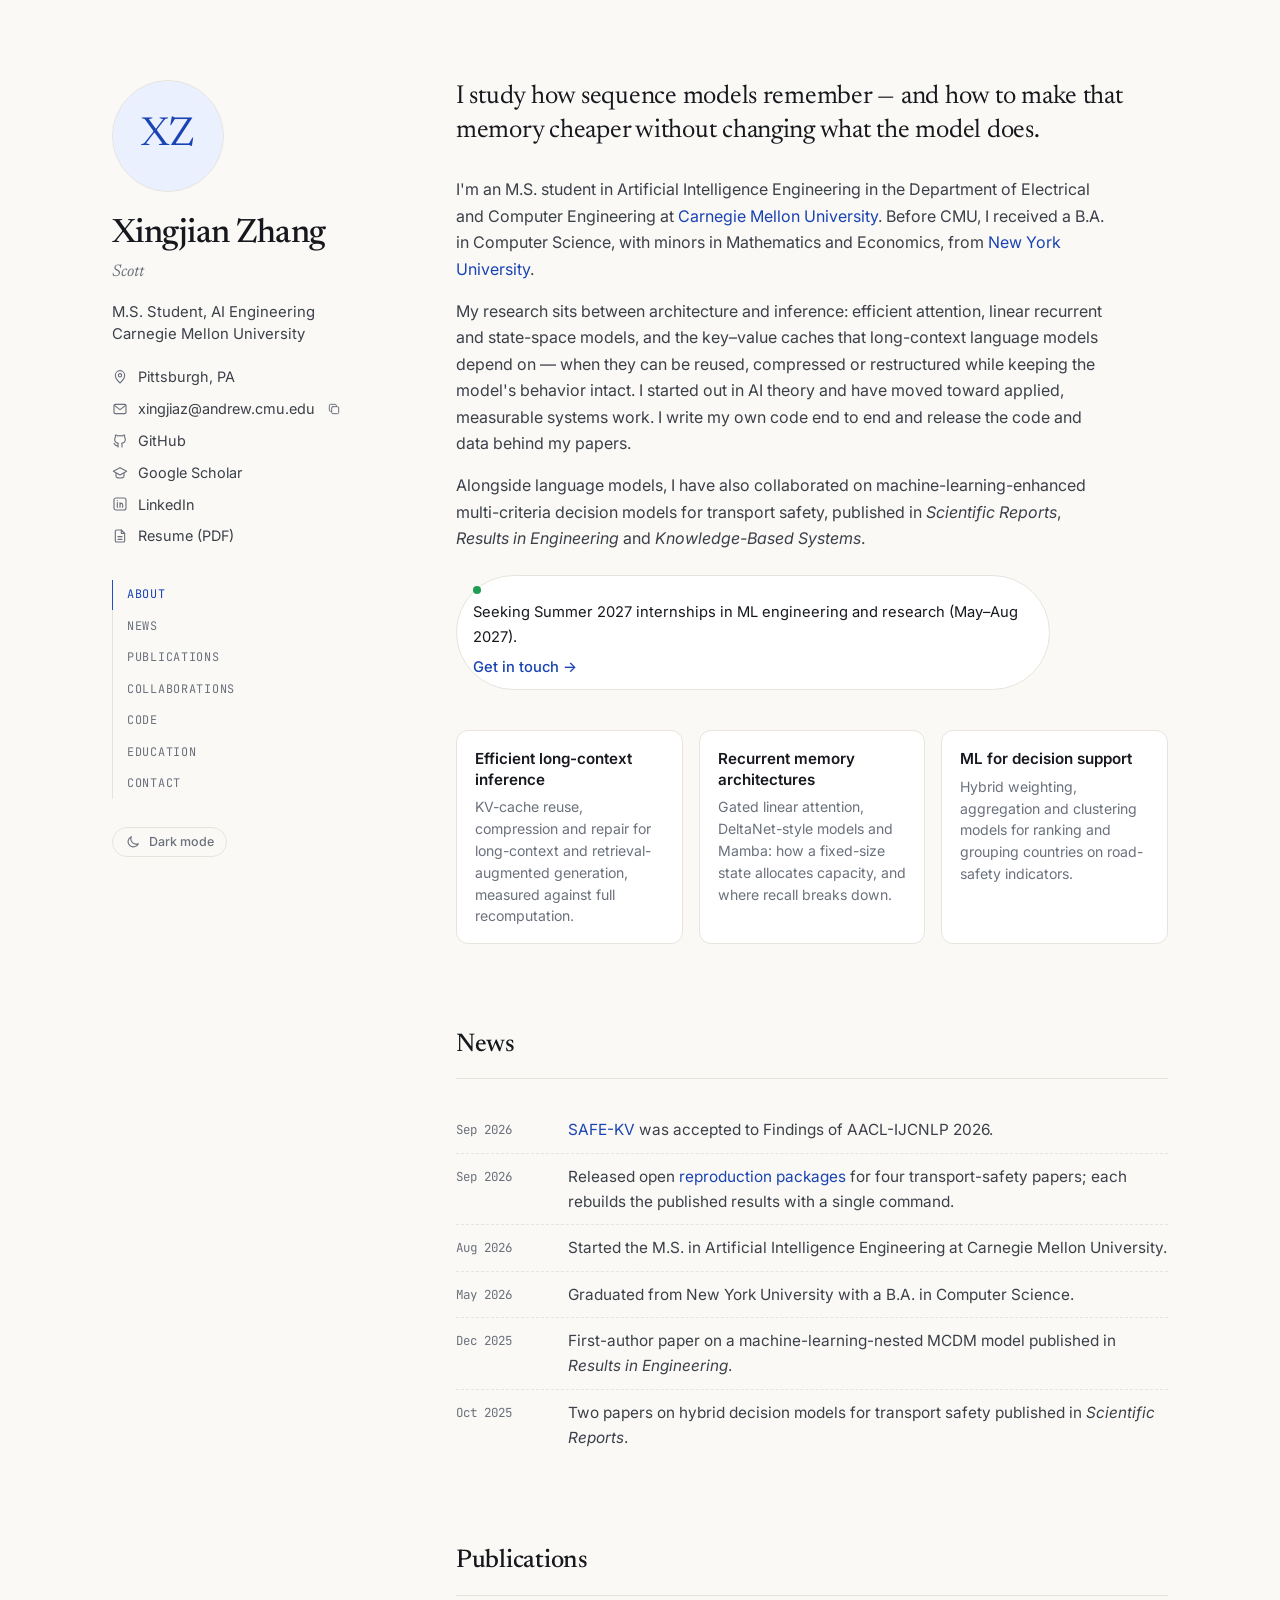
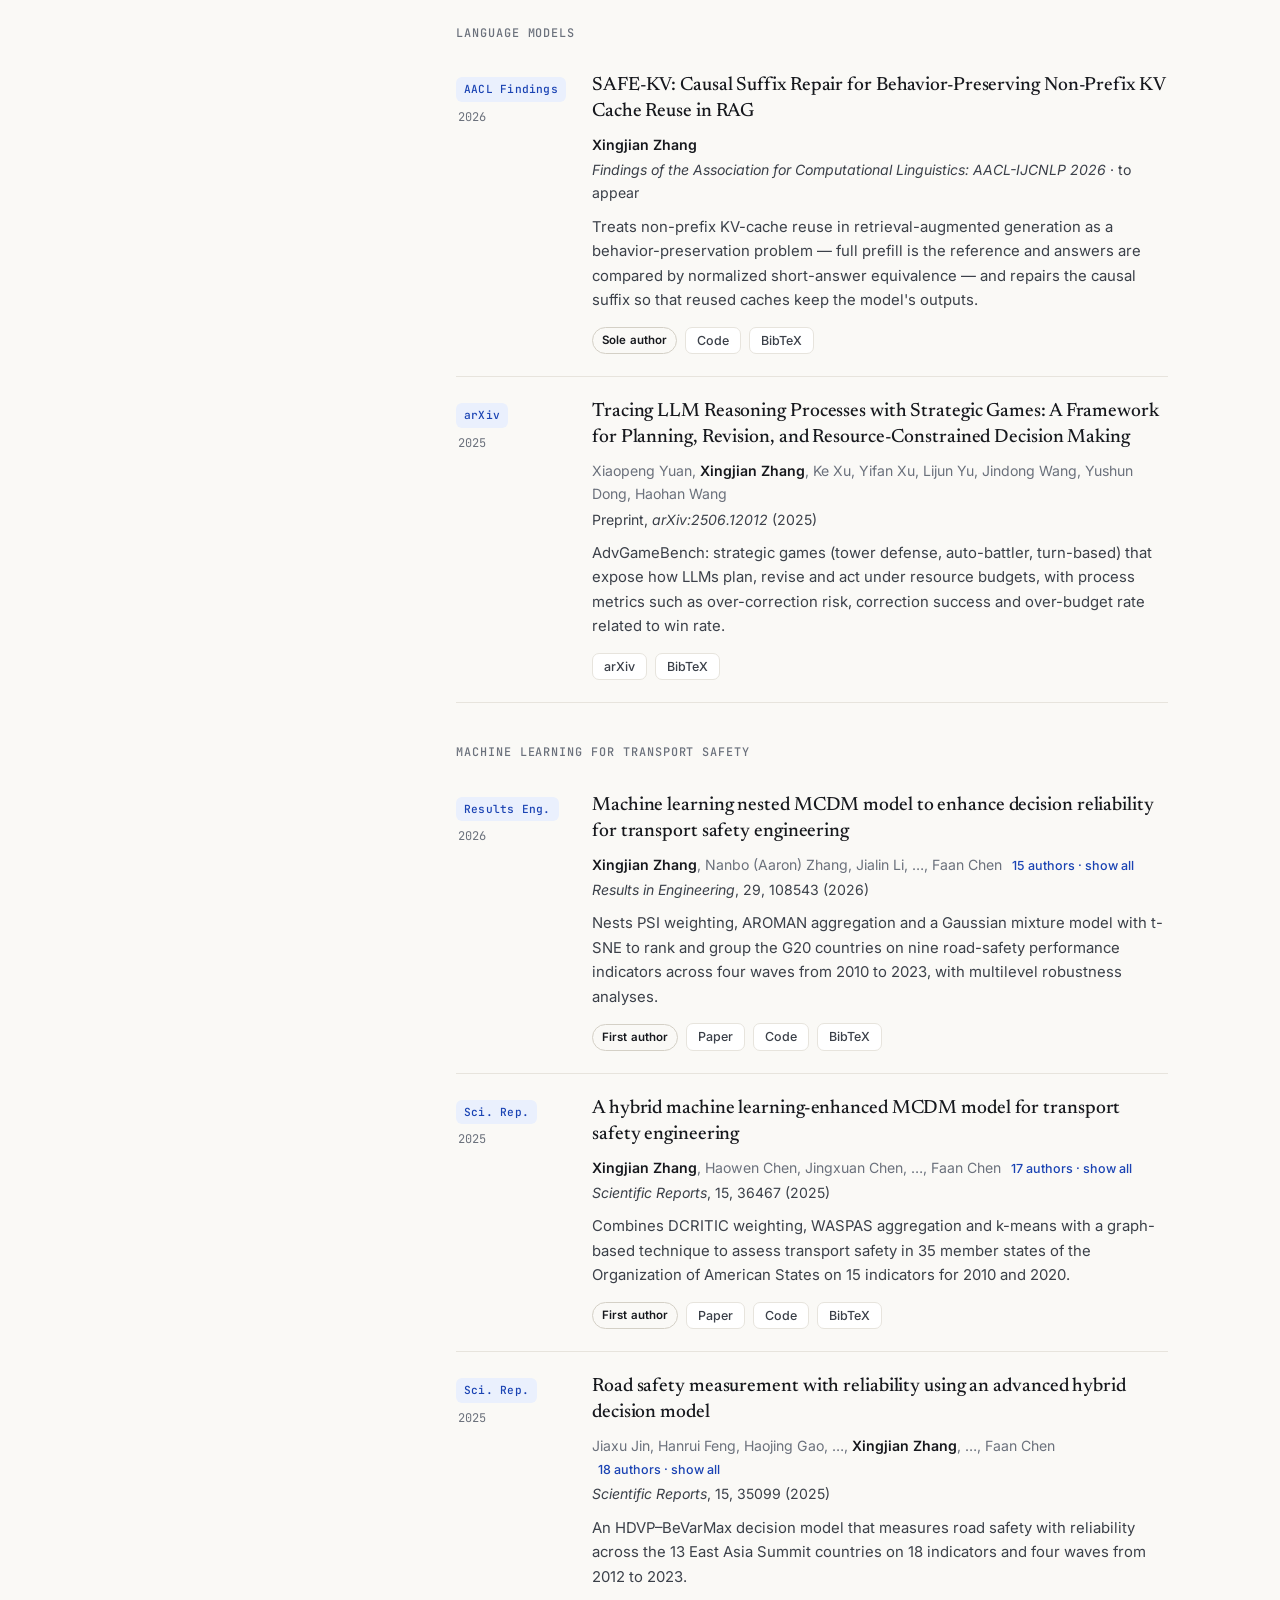
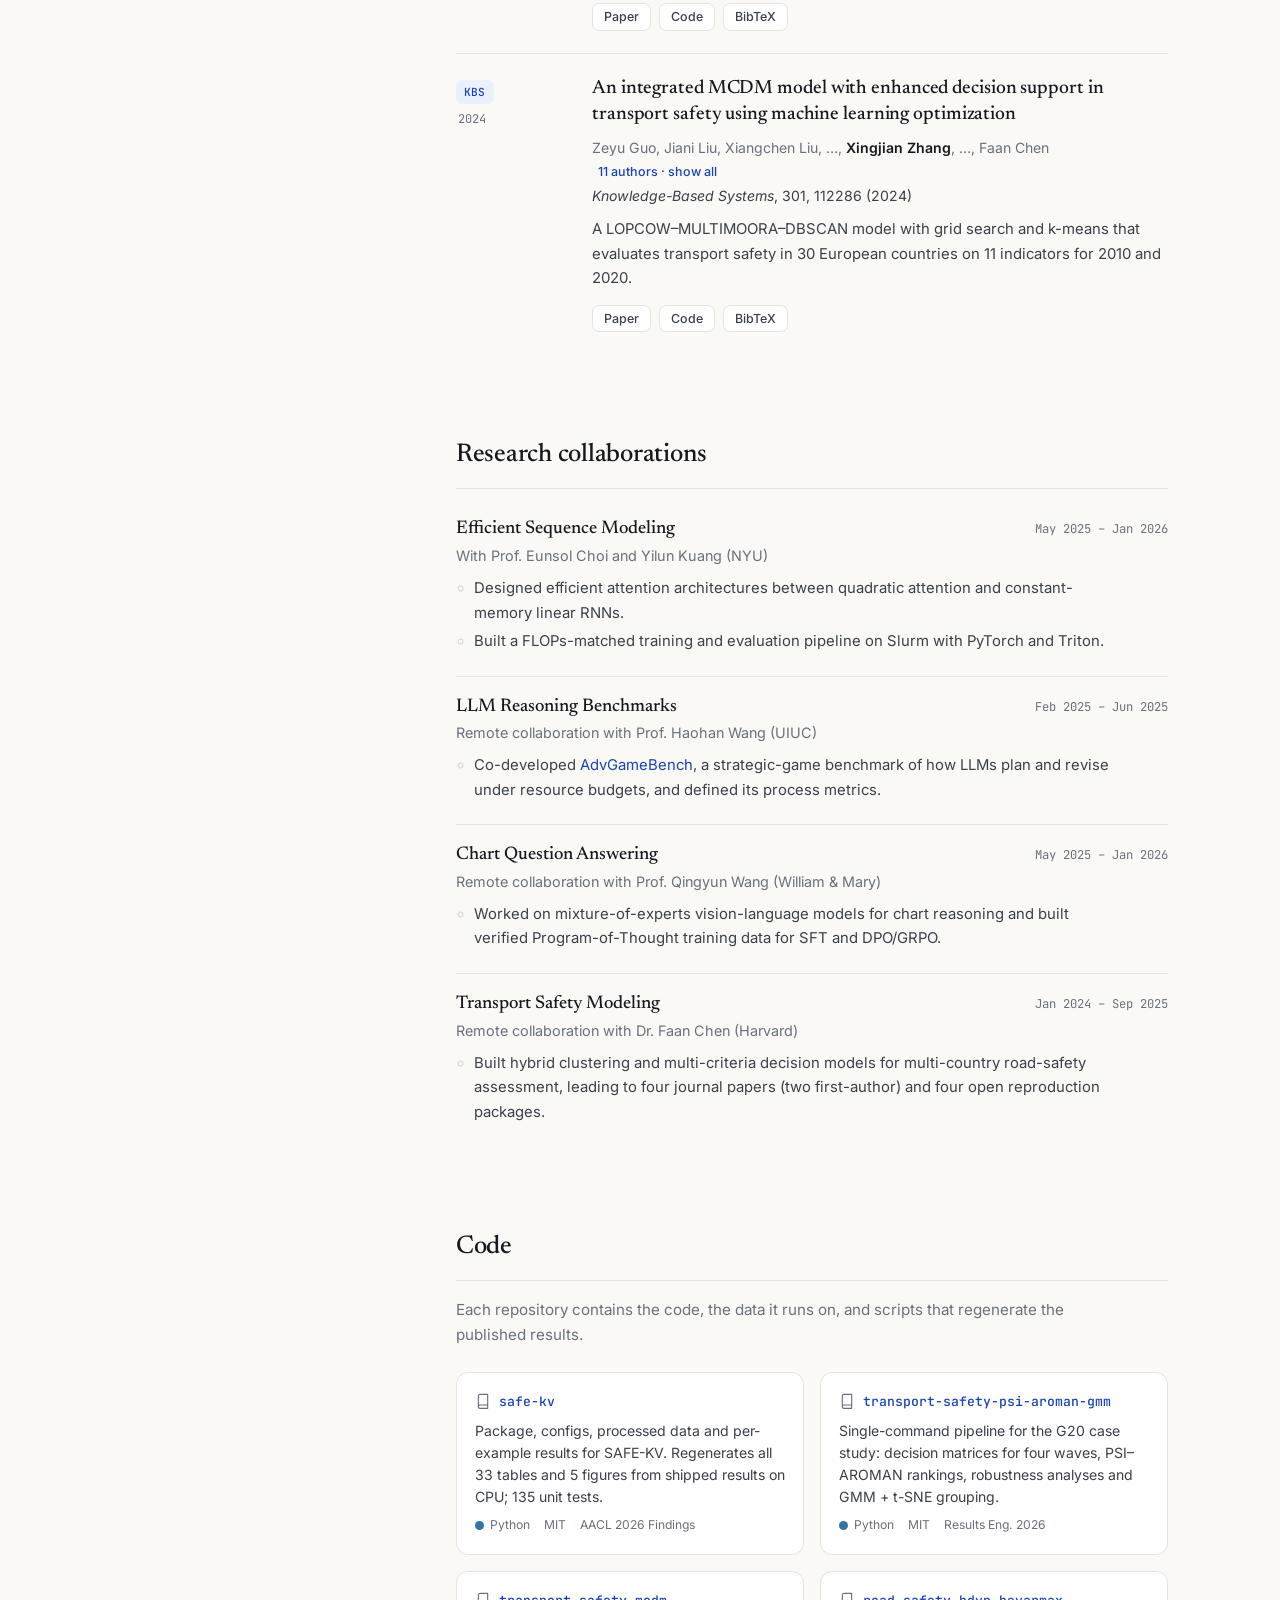
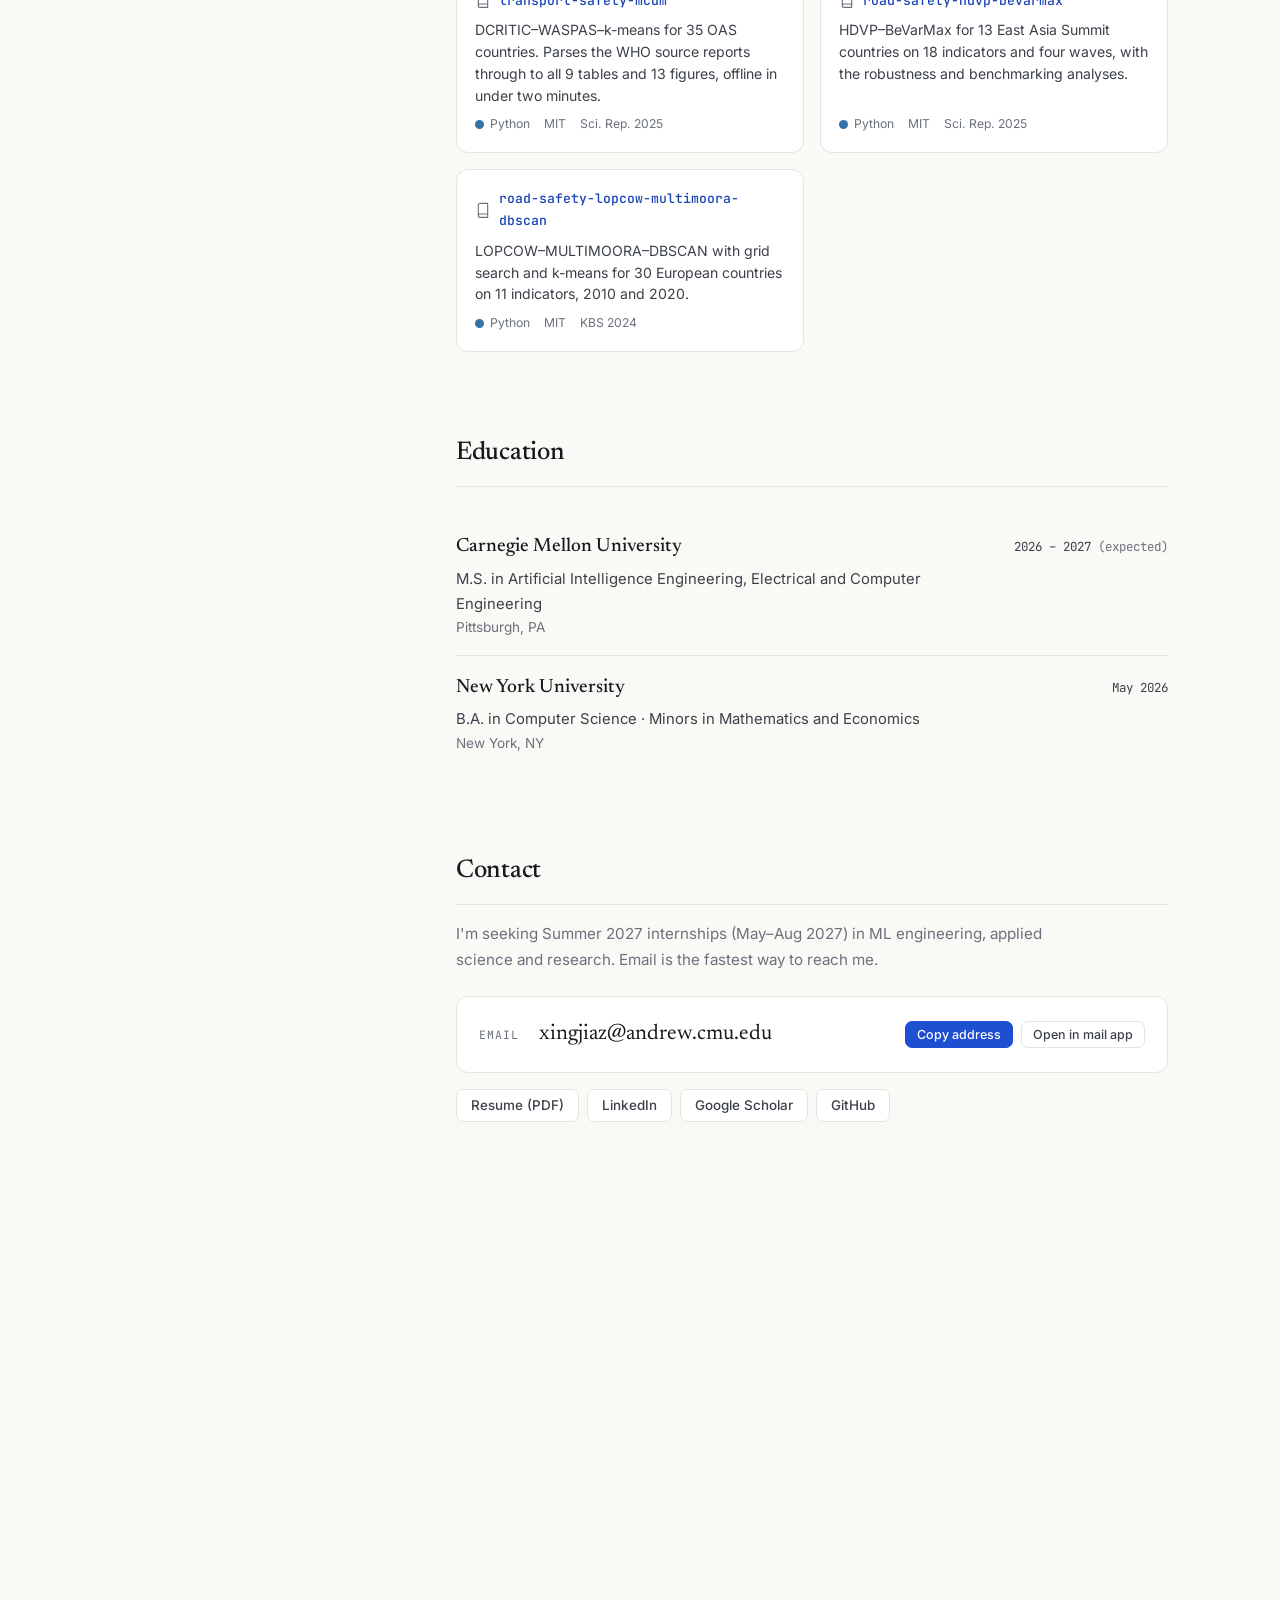
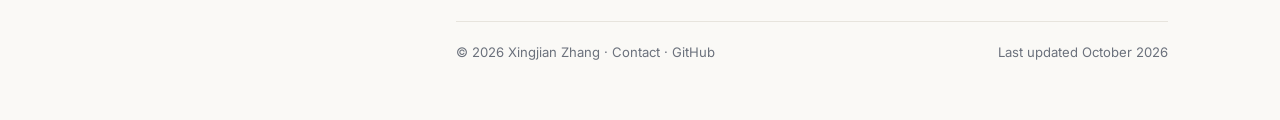
==== commit 66ec533f: "Update CV and contact details; Summer 2027 internship availability" ====
--- a/index.html
+++ b/index.html
@@ -46,7 +46,7 @@
     "alumniOf": { "@type": "CollegeOrUniversity", "name": "New York University" },
     "address": { "@type": "PostalAddress", "addressLocality": "Pittsburgh", "addressRegion": "PA", "addressCountry": "US" },
     "knowsAbout": ["Sequence modeling", "Efficient attention", "Linear recurrent models", "State-space models", "KV cache", "Retrieval-augmented generation"],
-    "sameAs": ["https://github.com/XingjianZhang-dev", "https://www.linkedin.com/in/xingjian-zhang-928670271/", "https://scholar.google.com/citations?user=1PVbG88AAAAJ"]
+    "sameAs": ["https://github.com/XingjianZhang-dev", "https://www.linkedin.com/in/xingjian-zhang-scott/", "https://scholar.google.com/citations?user=1PVbG88AAAAJ"]
   }
   </script>
 </head>
@@ -90,7 +90,7 @@
         </li>
         <li>
           <svg viewBox="0 0 24 24" aria-hidden="true"><rect x="3" y="3" width="18" height="18" rx="3"/><path d="M8 10v7M8 7v.01M12 17v-4a2 2 0 0 1 4 0v4M12 10v7"/></svg>
-          <a href="https://www.linkedin.com/in/xingjian-zhang-928670271/">LinkedIn</a>
+          <a href="https://www.linkedin.com/in/xingjian-zhang-scott/">LinkedIn</a>
         </li>
         <li class="cv-link">
           <svg viewBox="0 0 24 24" aria-hidden="true"><path d="M14 3H7a2 2 0 0 0-2 2v14a2 2 0 0 0 2 2h10a2 2 0 0 0 2-2V8Z"/><path d="M14 3v5h5M9 13h6M9 17h6"/></svg>
@@ -132,7 +132,7 @@
 
         <p class="status">
           <span class="status-dot" aria-hidden="true"></span>
-          <span>Open to ML and research engineering roles.</span>
+          <span>Seeking Summer 2027 internships in ML engineering and research (May–Aug 2027).</span>
           <a href="#contact">Get in touch&nbsp;→</a>
         </p>
 
@@ -367,8 +367,8 @@
             </div>
             <p class="exp-org">With Prof. Eunsol Choi and Yilun Kuang (NYU)</p>
             <ul>
-              <li>Designed SubMLR, a multi-level low-rank attention architecture between quadratic attention and constant-memory linear RNNs; it outperformed strong baselines on Zoology's MQAR task.</li>
-              <li>Built hierarchical chunk-compression models on linear attention (about 10% higher accuracy on synthetic tasks at matched FLOPs) and a FLOPs-matched training and evaluation pipeline on Slurm with PyTorch, Triton and flash-linear-attention.</li>
+              <li>Designed efficient attention architectures between quadratic attention and constant-memory linear RNNs.</li>
+              <li>Built a FLOPs-matched training and evaluation pipeline on Slurm with PyTorch and Triton.</li>
             </ul>
           </li>
           <li>
@@ -388,7 +388,7 @@
             </div>
             <p class="exp-org">Remote collaboration with Prof. Qingyun Wang (William &amp; Mary)</p>
             <ul>
-              <li>Extended ChartMoE (InternLM-XComposer2-VL-7B) with nine chart-type experts and built a self-verified Program-of-Thought ChartQA set for SFT and DPO/GRPO.</li>
+              <li>Worked on mixture-of-experts vision-language models for chart reasoning and built verified Program-of-Thought training data for SFT and DPO/GRPO.</li>
             </ul>
           </li>
           <li>
@@ -464,7 +464,7 @@
       <!-- Contact -->
       <section id="contact" aria-labelledby="contact-h">
         <h2 id="contact-h">Contact</h2>
-        <p class="section-note">I'm open to ML and research engineering roles. Email is the fastest way to reach me.</p>
+        <p class="section-note">I'm seeking Summer 2027 internships (May–Aug 2027) in ML engineering, applied science and research. Email is the fastest way to reach me.</p>
 
         <div class="email-card">
           <span class="email-label">Email</span>
@@ -477,7 +477,7 @@
 
         <div class="contact-links">
           <a class="btn" href="cv.pdf">Resume (PDF)</a>
-          <a class="btn" href="https://www.linkedin.com/in/xingjian-zhang-928670271/">LinkedIn</a>
+          <a class="btn" href="https://www.linkedin.com/in/xingjian-zhang-scott/">LinkedIn</a>
           <a class="btn" href="https://scholar.google.com/citations?user=1PVbG88AAAAJ&amp;hl=en">Google Scholar</a>
           <a class="btn" href="https://github.com/XingjianZhang-dev">GitHub</a>
         </div>
@@ -485,7 +485,7 @@
 
       <footer class="site-footer">
         <p>© 2026 Xingjian Zhang · <a href="#contact">Contact</a> · <a href="https://github.com/XingjianZhang-dev">GitHub</a></p>
-        <p class="dim">Last updated September 2026</p>
+        <p class="dim">Last updated October 2026</p>
       </footer>
     </main>
   </div>
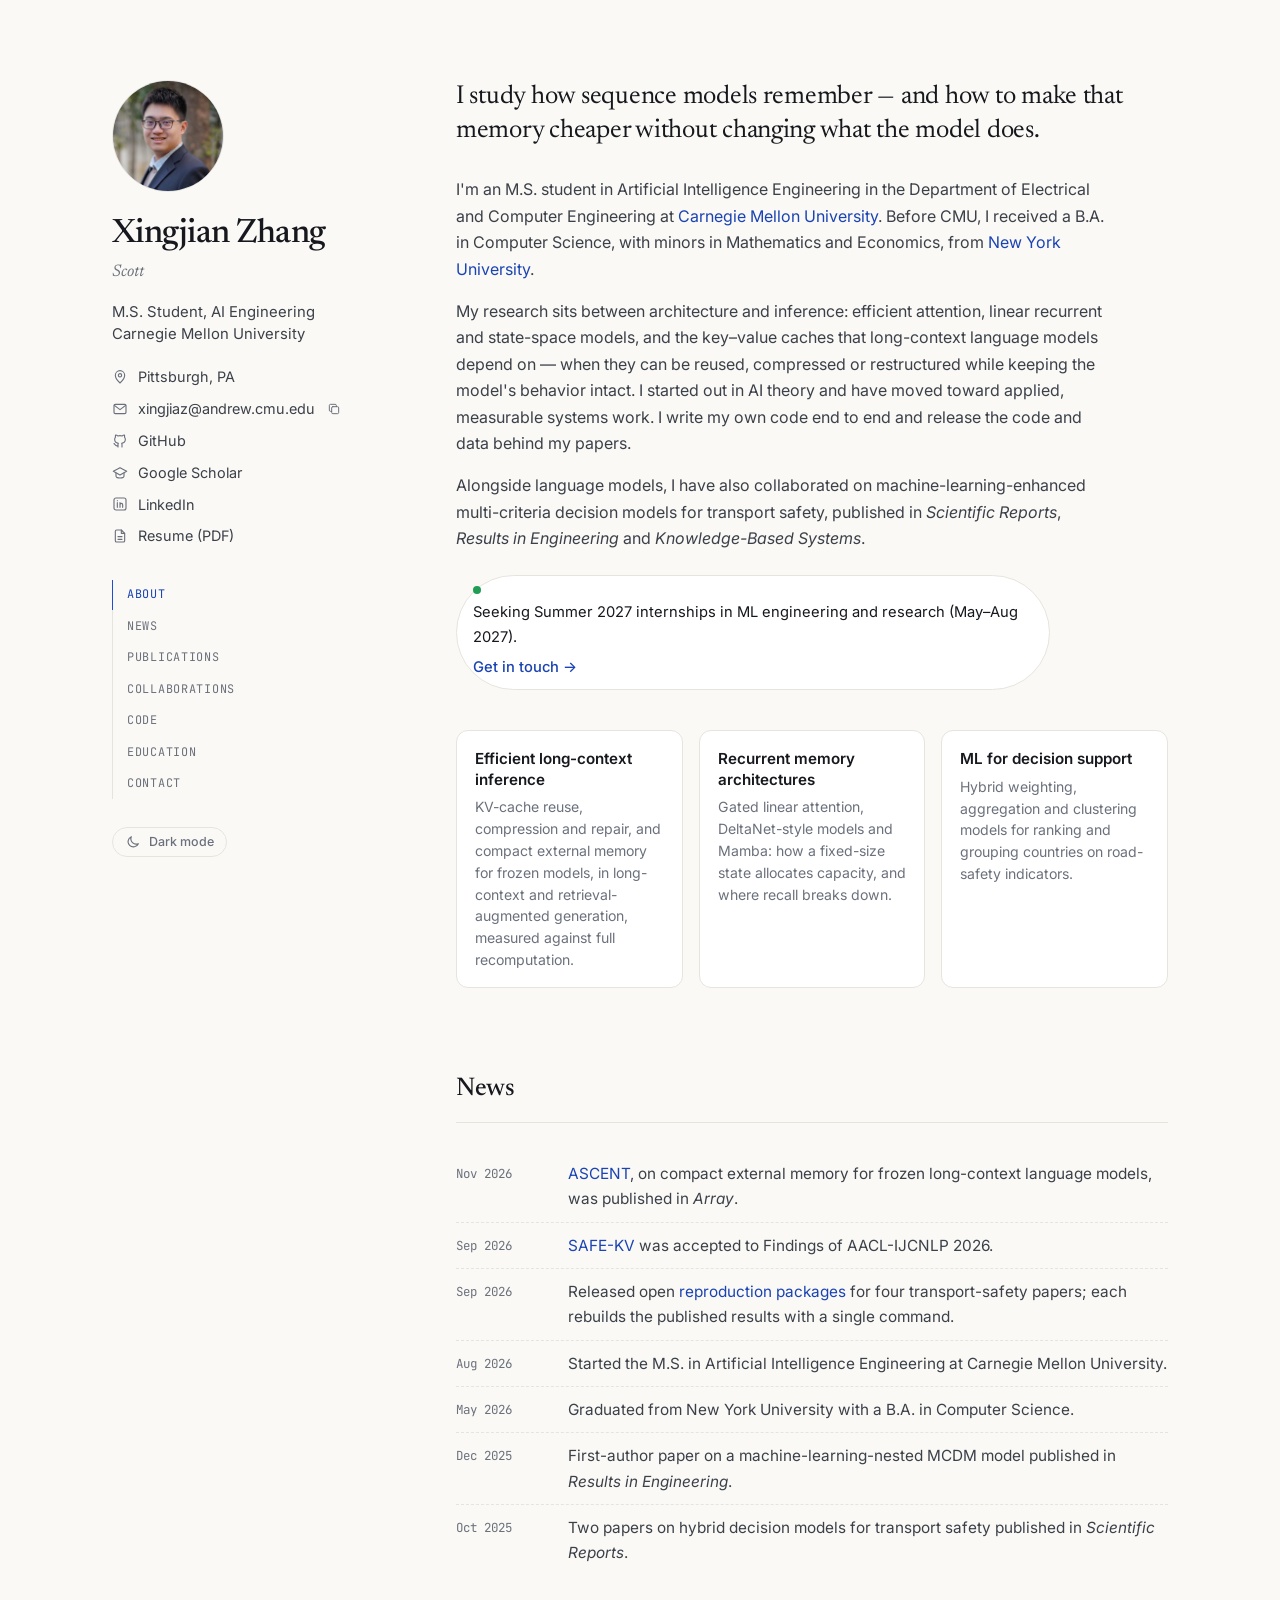
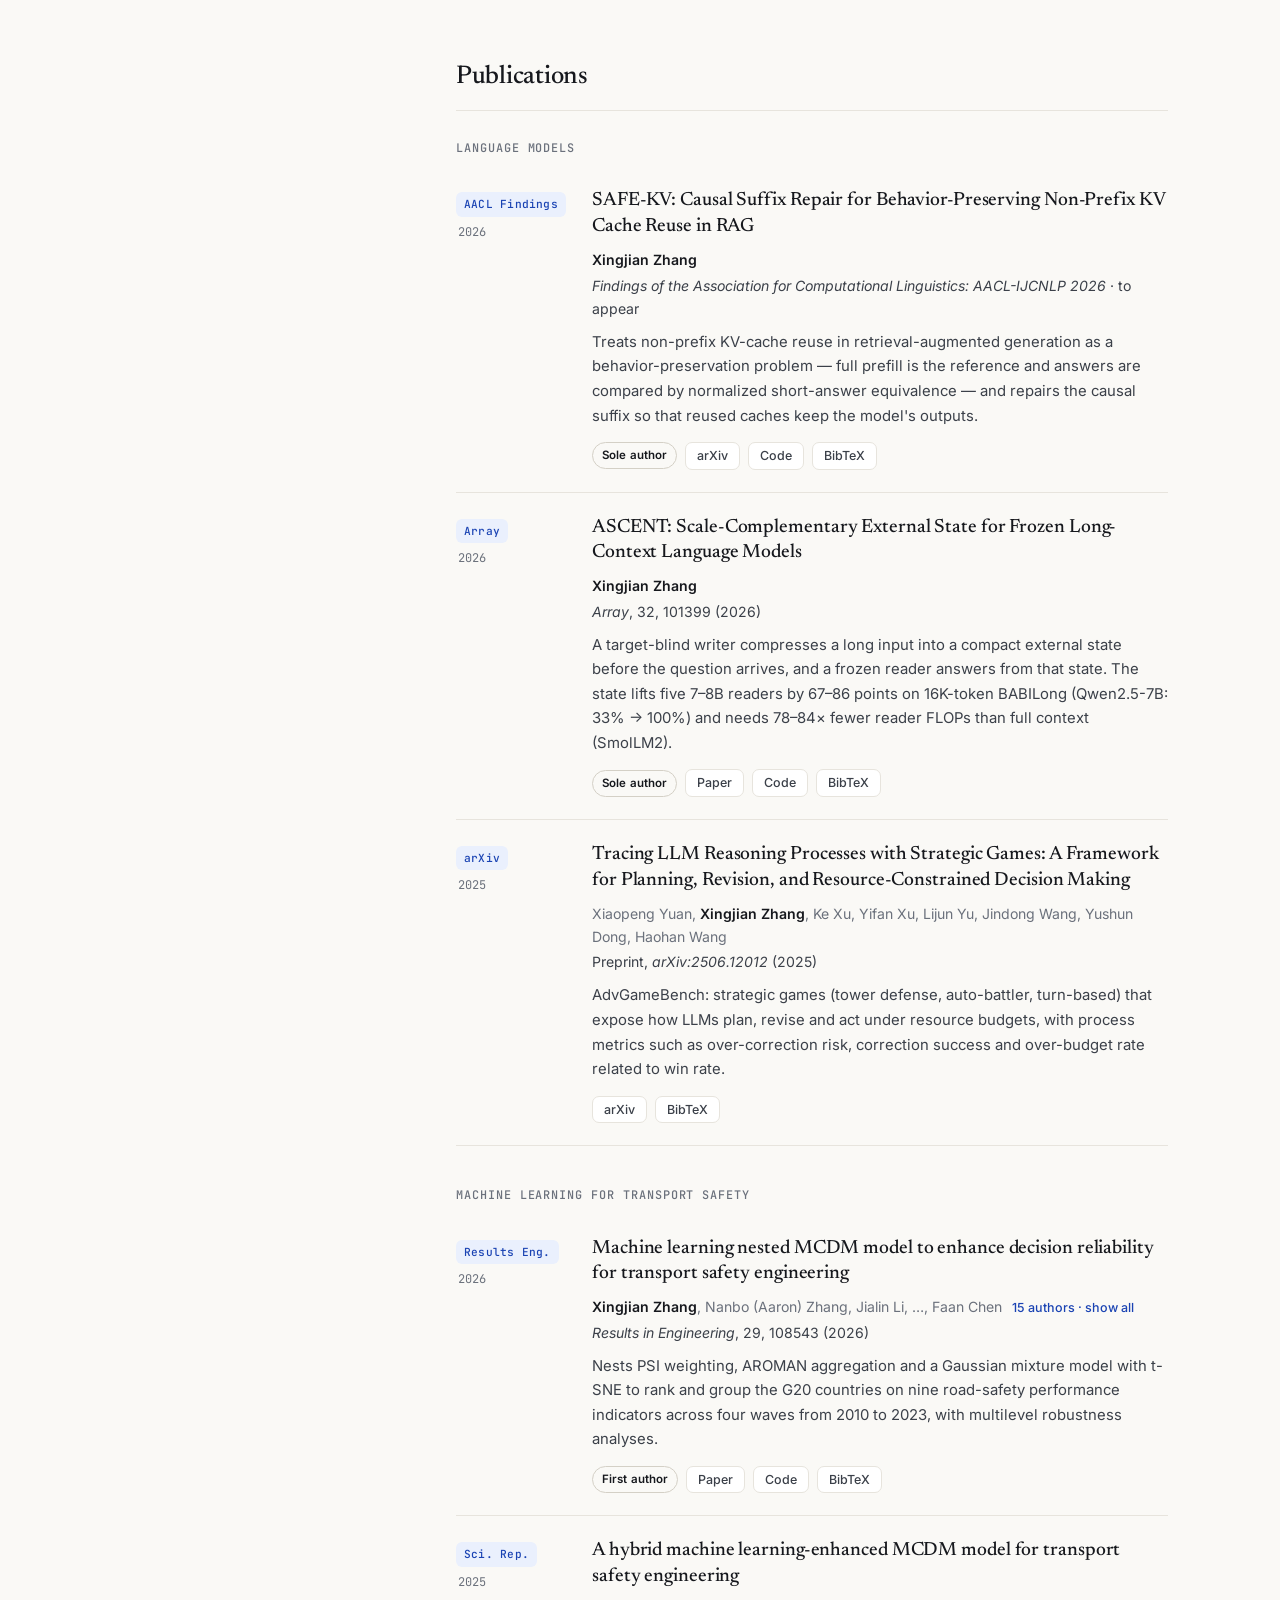
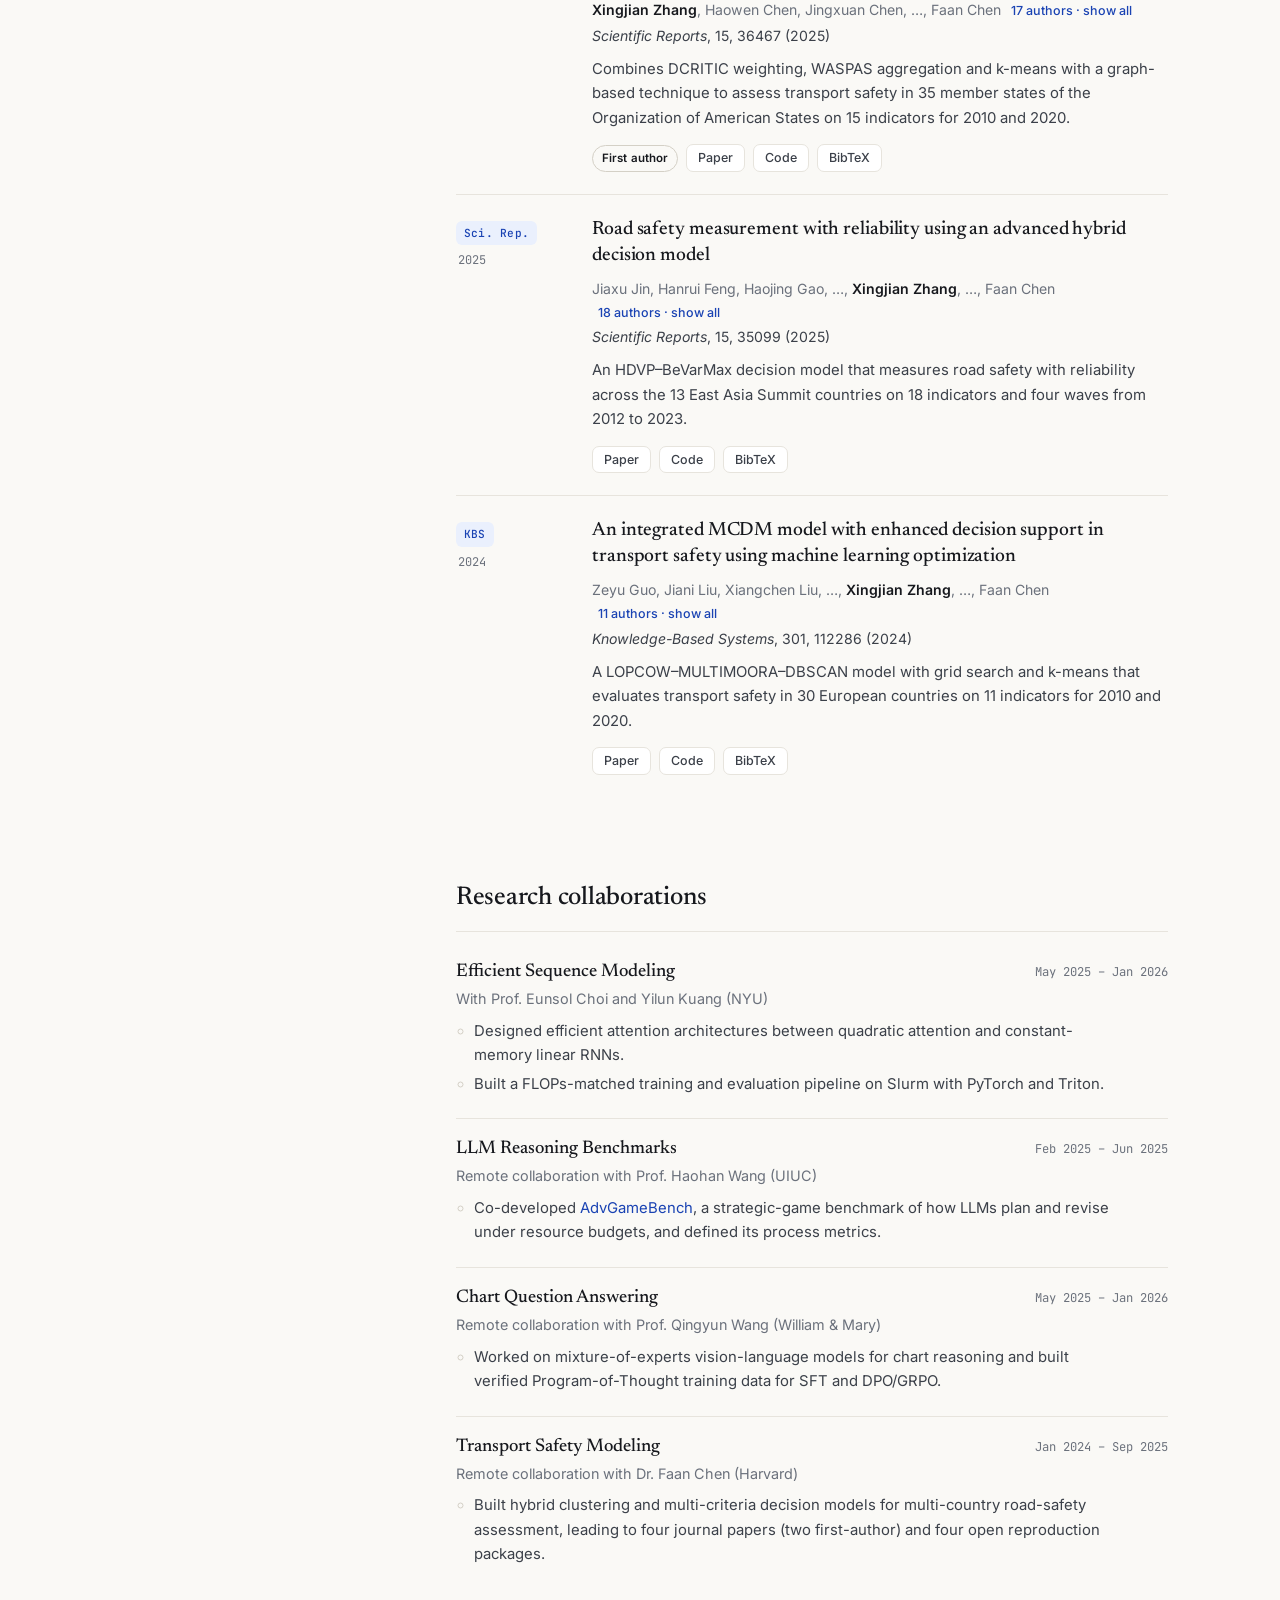
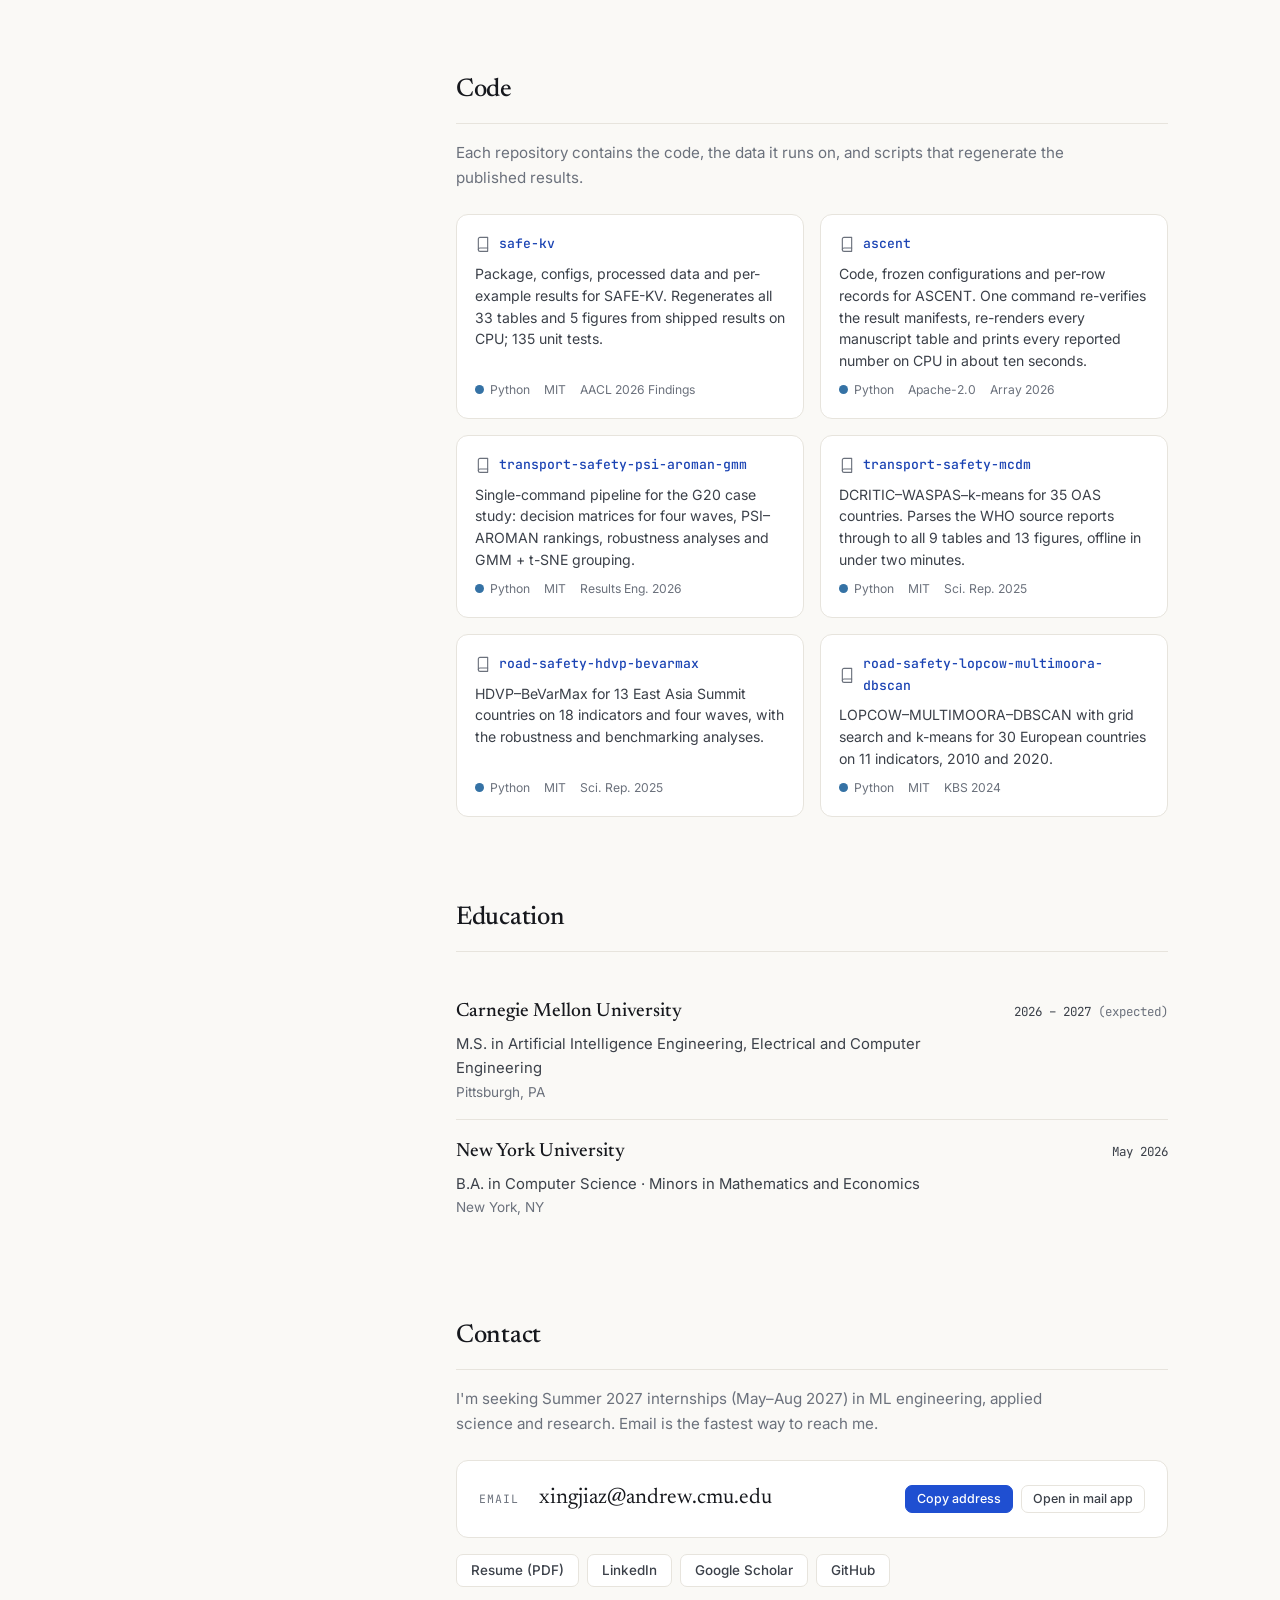
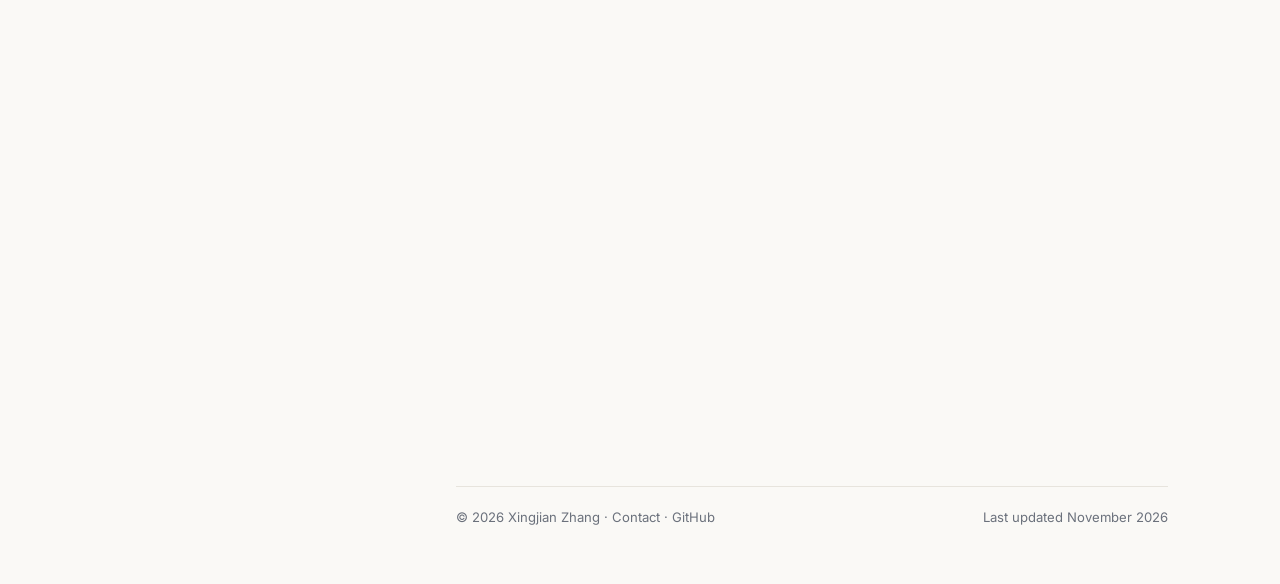
==== commit bd456c2c: "Add ASCENT (Array 2026), SAFE-KV arXiv link; November update" ====
--- a/index.html
+++ b/index.html
@@ -139,7 +139,7 @@
         <div class="interests" role="list">
           <div class="interest" role="listitem">
             <h3>Efficient long-context inference</h3>
-            <p>KV-cache reuse, compression and repair for long-context and retrieval-augmented generation, measured against full recomputation.</p>
+            <p>KV-cache reuse, compression and repair, and compact external memory for frozen models, in long-context and retrieval-augmented generation, measured against full recomputation.</p>
           </div>
           <div class="interest" role="listitem">
             <h3>Recurrent memory architectures</h3>
@@ -156,6 +156,7 @@
       <section id="news" aria-labelledby="news-h">
         <h2 id="news-h">News</h2>
         <ol class="news">
+          <li><time datetime="2026-11">Nov 2026</time><p><a href="#ascent">ASCENT</a>, on compact external memory for frozen long-context language models, was published in <i>Array</i>.</p></li>
           <li><time datetime="2026-09">Sep 2026</time><p><a href="#safe-kv">SAFE-KV</a> was accepted to Findings of AACL-IJCNLP 2026.</p></li>
           <li><time datetime="2026-09">Sep 2026</time><p>Released open <a href="#code">reproduction packages</a> for four transport-safety papers; each rebuilds the published results with a single command.</p></li>
           <li><time datetime="2026-08">Aug 2026</time><p>Started the M.S. in Artificial Intelligence Engineering at Carnegie Mellon University.</p></li>
@@ -180,6 +181,7 @@
             <p class="summary">Treats non-prefix KV-cache reuse in retrieval-augmented generation as a behavior-preservation problem — full prefill is the reference and answers are compared by normalized short-answer equivalence — and repairs the causal suffix so that reused caches keep the model's outputs.</p>
             <div class="pub-links">
               <span class="badge">Sole author</span>
+              <a class="btn" href="https://arxiv.org/abs/2610.15186">arXiv</a>
               <a class="btn" href="https://github.com/XingjianZhang-dev/safe-kv">Code</a>
               <button class="btn" type="button" data-bib aria-expanded="false">BibTeX</button>
             </div>
@@ -189,7 +191,35 @@
   author    = {Zhang, Xingjian},
   booktitle = {Findings of the Association for Computational Linguistics:
                AACL-IJCNLP 2026},
-  year      = {2026}
+  year      = {2026},
+  eprint    = {2610.15186},
+  archivePrefix = {arXiv}
+}</pre></div>
+          </div>
+        </article>
+
+        <article class="pub" id="ascent">
+          <div class="pub-side"><span class="venue">Array</span><span class="year">2026</span></div>
+          <div class="pub-main">
+            <h4 class="pub-title"><a href="https://doi.org/10.1016/j.array.2026.101399">ASCENT: Scale-Complementary External State for Frozen Long-Context Language Models</a></h4>
+            <p class="authors"><span class="me">Xingjian Zhang</span></p>
+            <p class="where"><i>Array</i>, 32, 101399 (2026)</p>
+            <p class="summary">A target-blind writer compresses a long input into a compact external state before the question arrives, and a frozen reader answers from that state. The state lifts five 7–8B readers by 67–86 points on 16K-token BABILong (Qwen2.5-7B: 33% → 100%) and needs 78–84× fewer reader FLOPs than full context (SmolLM2).</p>
+            <div class="pub-links">
+              <span class="badge">Sole author</span>
+              <a class="btn" href="https://doi.org/10.1016/j.array.2026.101399">Paper</a>
+              <a class="btn" href="https://github.com/XingjianZhang-dev/ascent">Code</a>
+              <button class="btn" type="button" data-bib aria-expanded="false">BibTeX</button>
+            </div>
+            <div class="bib" hidden><button class="copy" type="button">Copy</button><pre>@article{zhang2026ascent,
+  title   = {{ASCENT}: Scale-Complementary External State for Frozen
+             Long-Context Language Models},
+  author  = {Zhang, Xingjian},
+  journal = {Array},
+  volume  = {32},
+  pages   = {101399},
+  year    = {2026},
+  doi     = {10.1016/j.array.2026.101399}
 }</pre></div>
           </div>
         </article>
@@ -414,6 +444,11 @@
             <span class="repo-name"><svg viewBox="0 0 24 24" aria-hidden="true"><path d="M5 4.5A2.5 2.5 0 0 1 7.5 2H19v16H7.5A2.5 2.5 0 0 0 5 20.5Z"/><path d="M5 20.5A2.5 2.5 0 0 0 7.5 23H19v-5"/></svg>safe-kv</span>
             <span class="repo-desc">Package, configs, processed data and per-example results for SAFE-KV. Regenerates all 33 tables and 5 figures from shipped results on CPU; 135 unit tests.</span>
             <span class="repo-meta"><span class="lang">Python</span><span>MIT</span><span>AACL 2026 Findings</span></span>
+          </a>
+          <a class="repo" href="https://github.com/XingjianZhang-dev/ascent">
+            <span class="repo-name"><svg viewBox="0 0 24 24" aria-hidden="true"><path d="M5 4.5A2.5 2.5 0 0 1 7.5 2H19v16H7.5A2.5 2.5 0 0 0 5 20.5Z"/><path d="M5 20.5A2.5 2.5 0 0 0 7.5 23H19v-5"/></svg>ascent</span>
+            <span class="repo-desc">Code, frozen configurations and per-row records for ASCENT. One command re-verifies the result manifests, re-renders every manuscript table and prints every reported number on CPU in about ten seconds.</span>
+            <span class="repo-meta"><span class="lang">Python</span><span>Apache-2.0</span><span>Array 2026</span></span>
           </a>
           <a class="repo" href="https://github.com/XingjianZhang-dev/transport-safety-psi-aroman-gmm">
             <span class="repo-name"><svg viewBox="0 0 24 24" aria-hidden="true"><path d="M5 4.5A2.5 2.5 0 0 1 7.5 2H19v16H7.5A2.5 2.5 0 0 0 5 20.5Z"/><path d="M5 20.5A2.5 2.5 0 0 0 7.5 23H19v-5"/></svg>transport-safety-psi-aroman-gmm</span>
@@ -485,7 +520,7 @@
 
       <footer class="site-footer">
         <p>© 2026 Xingjian Zhang · <a href="#contact">Contact</a> · <a href="https://github.com/XingjianZhang-dev">GitHub</a></p>
-        <p class="dim">Last updated October 2026</p>
+        <p class="dim">Last updated November 2026</p>
       </footer>
     </main>
   </div>
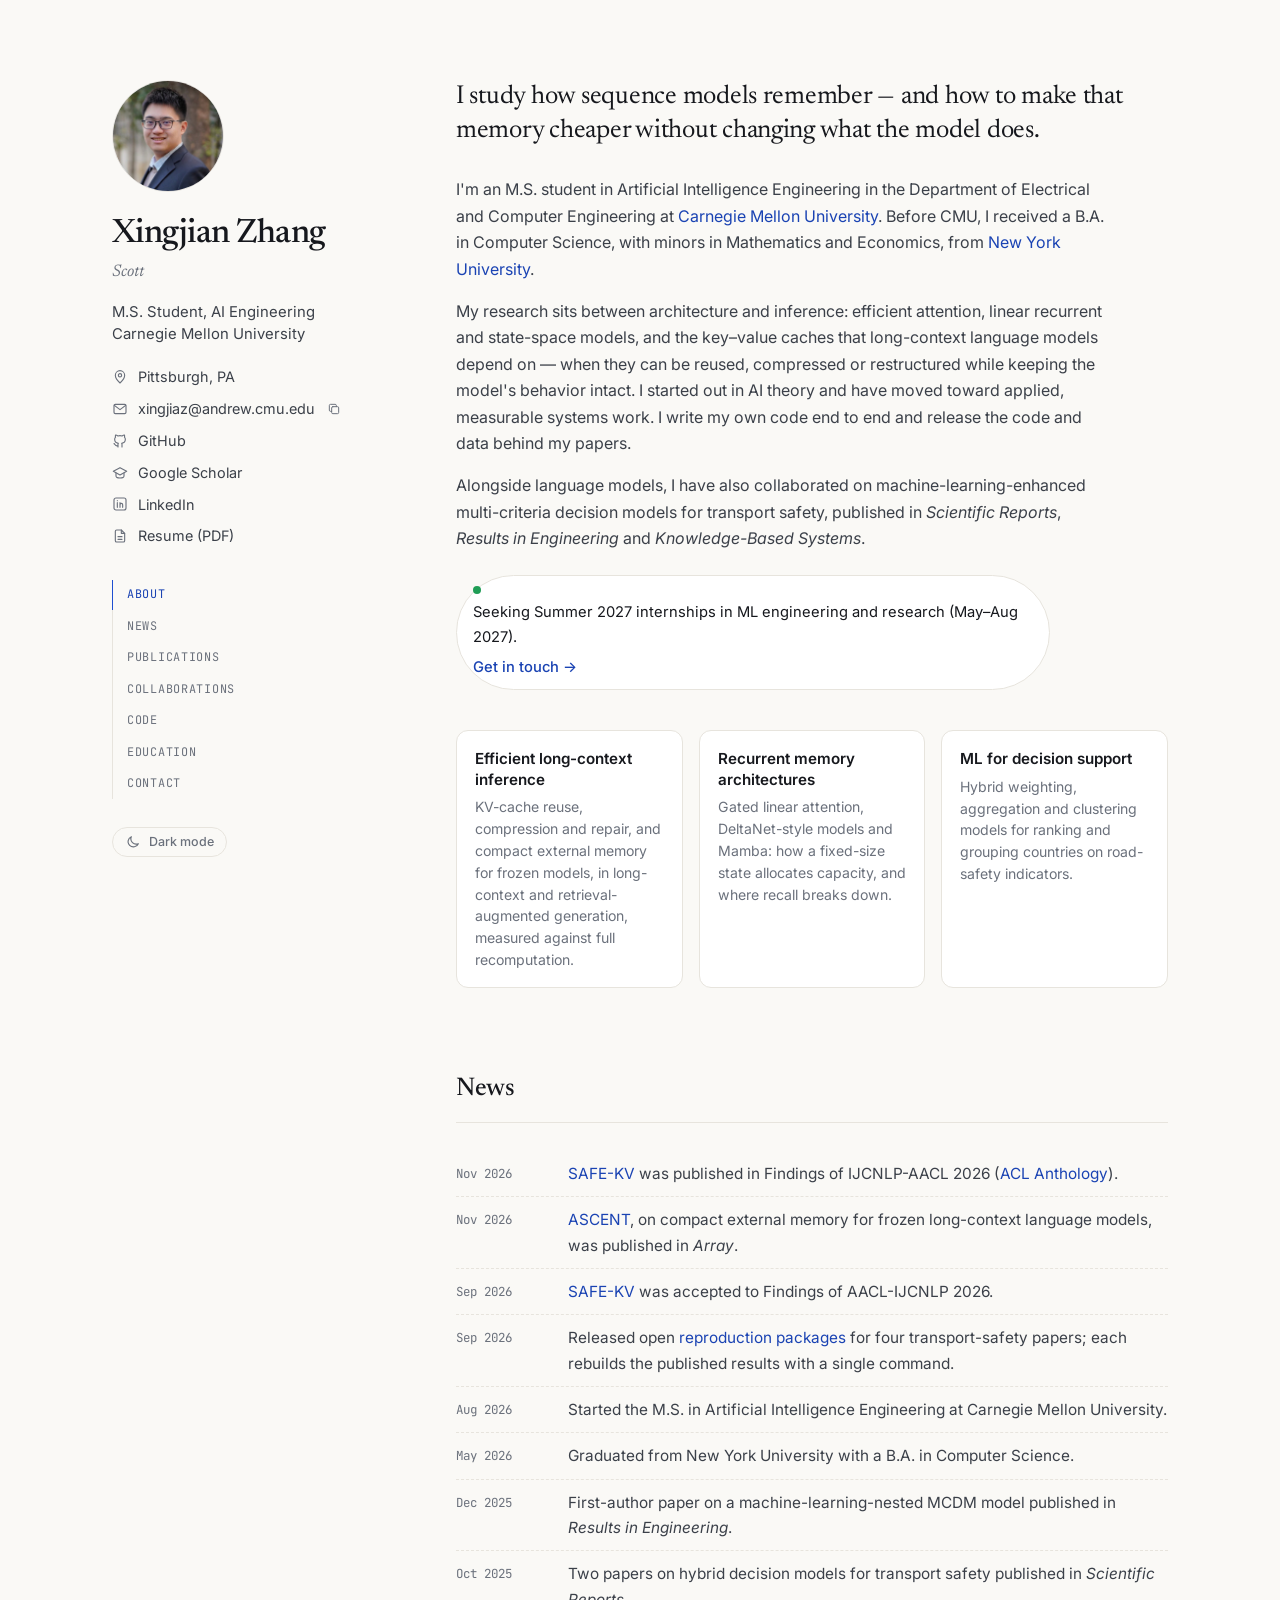
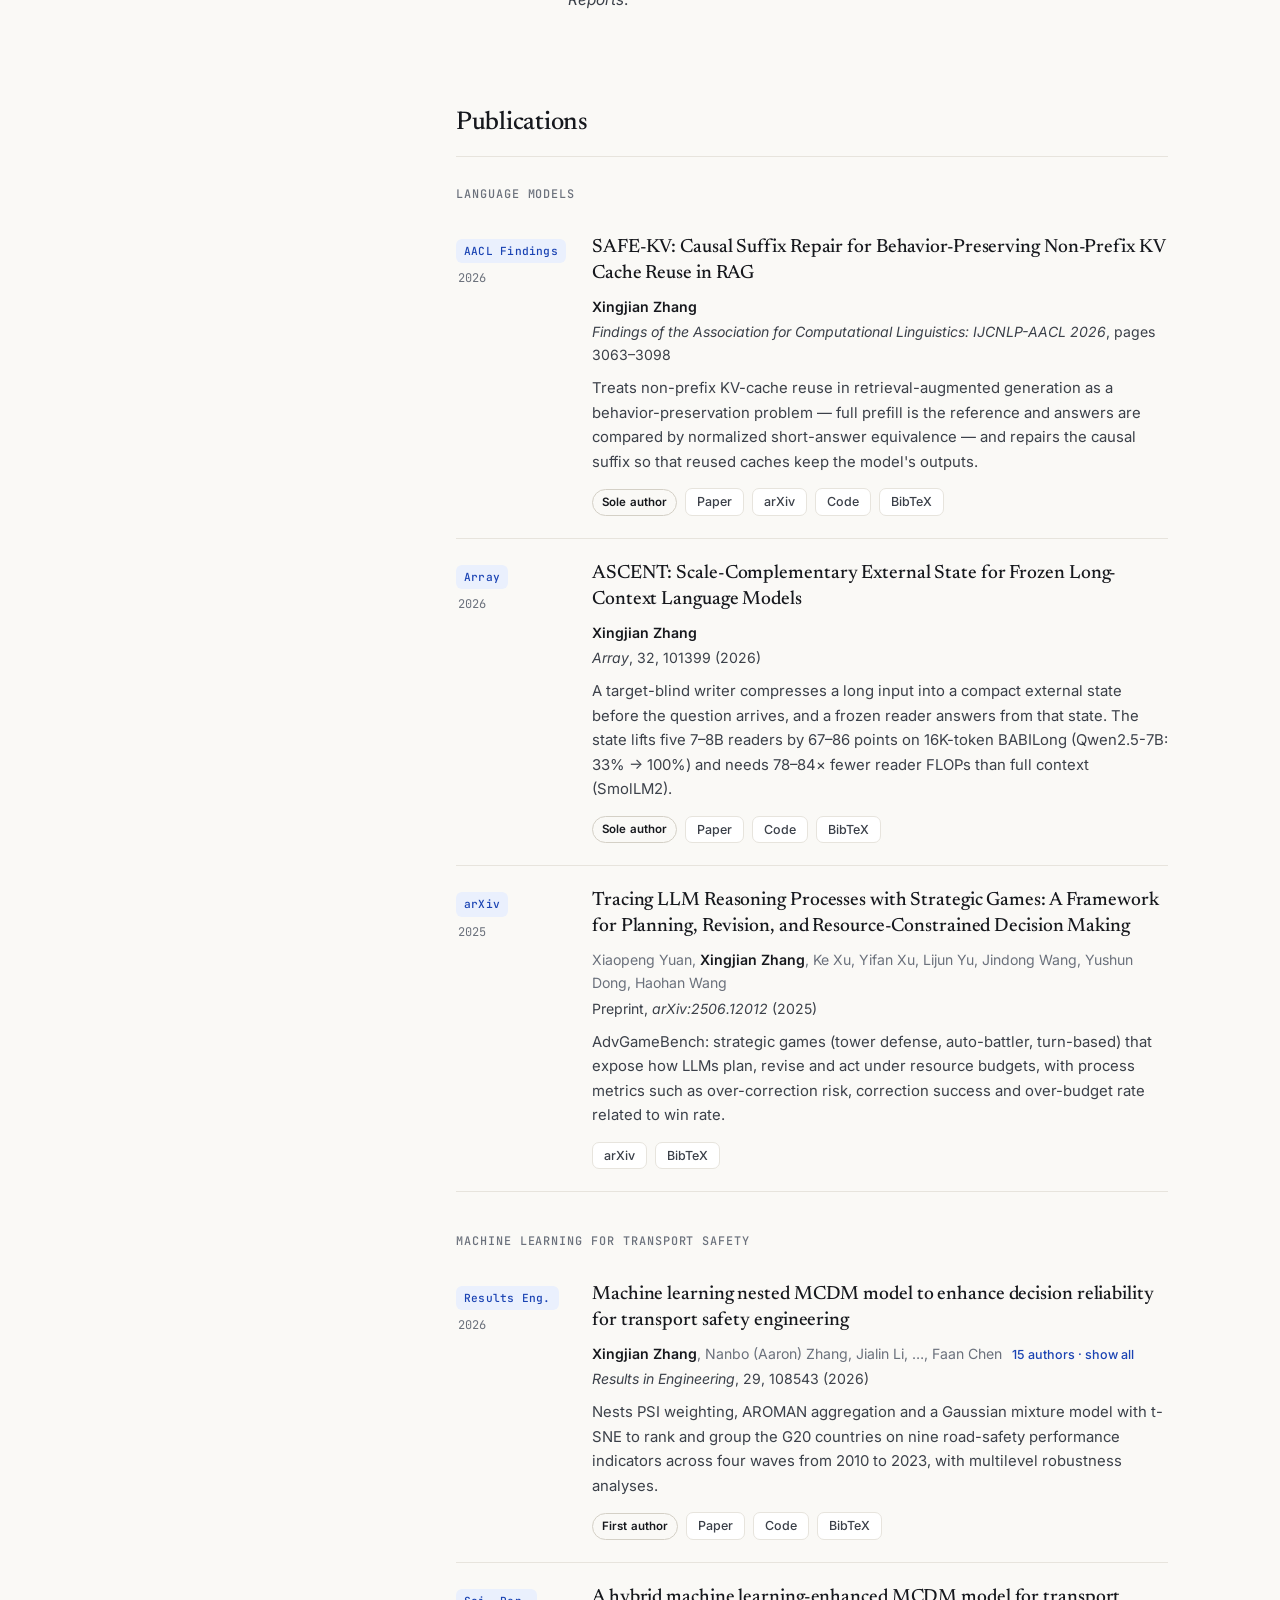
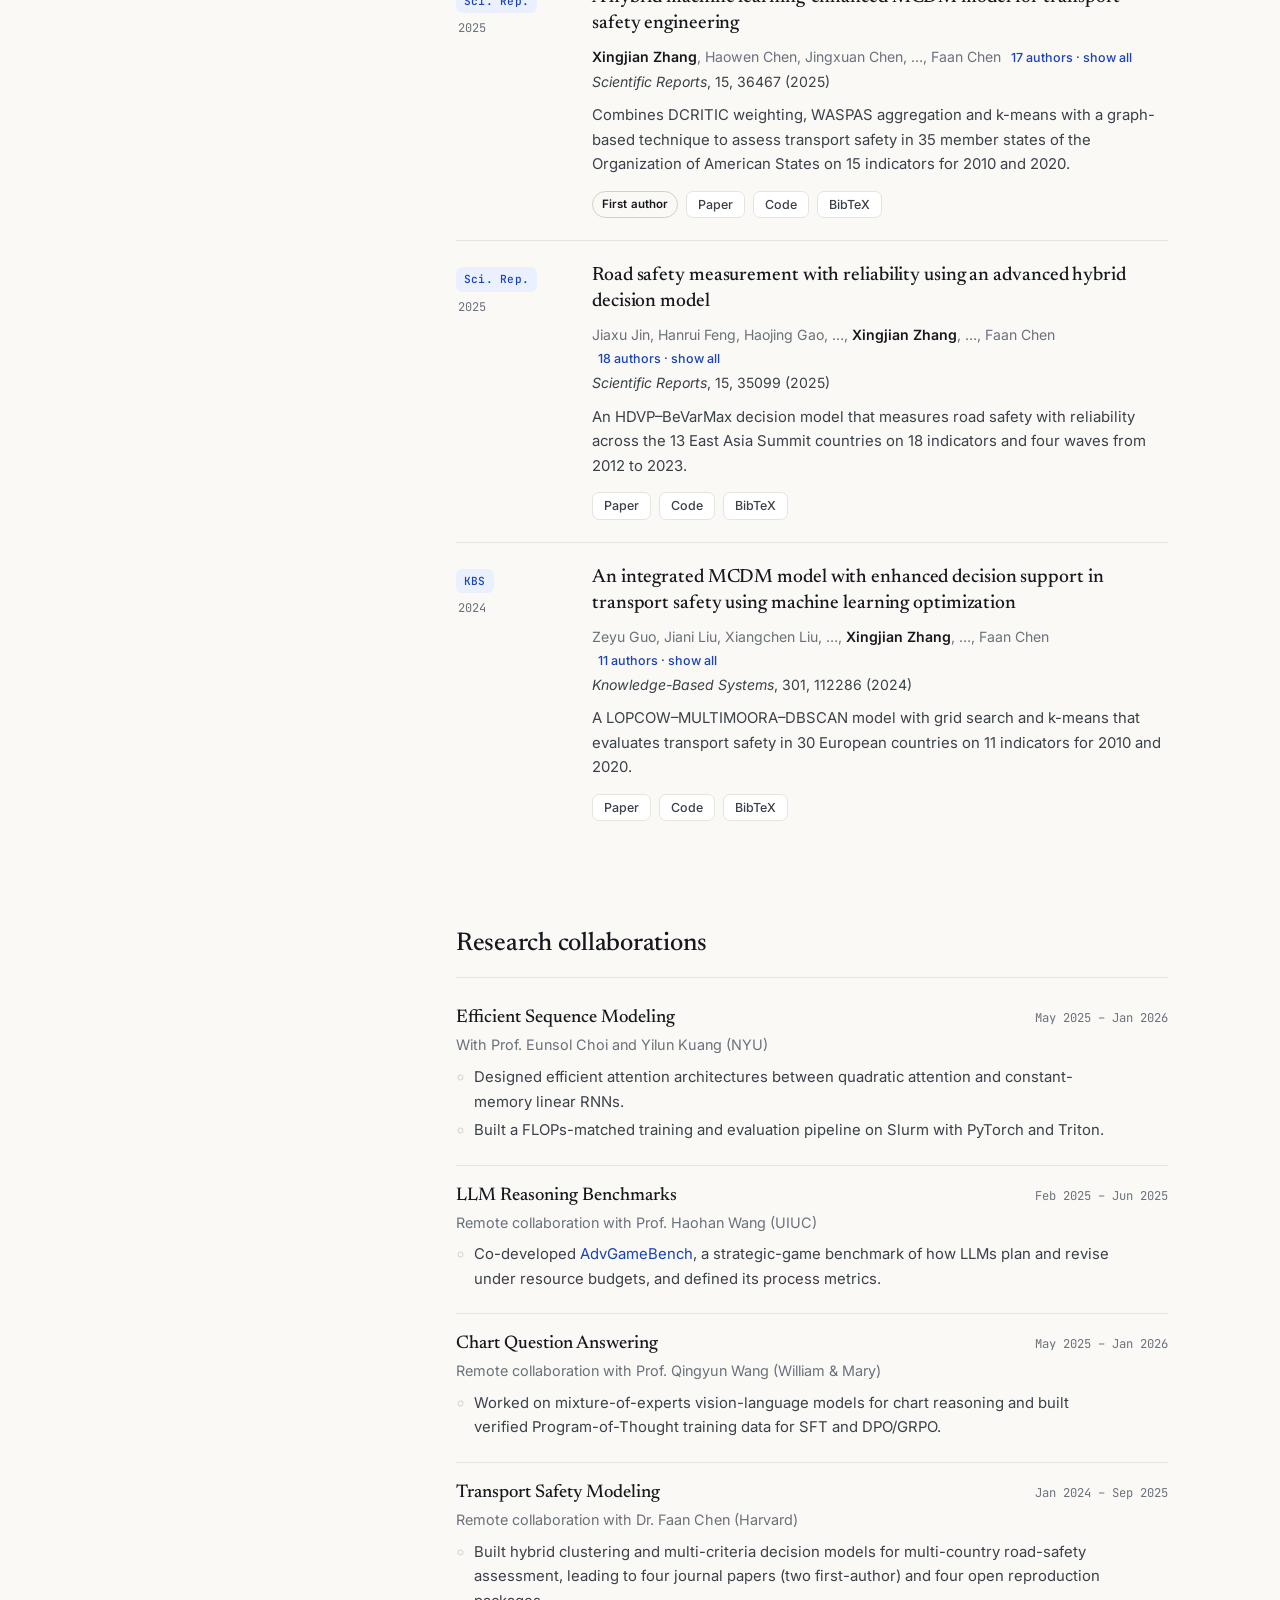
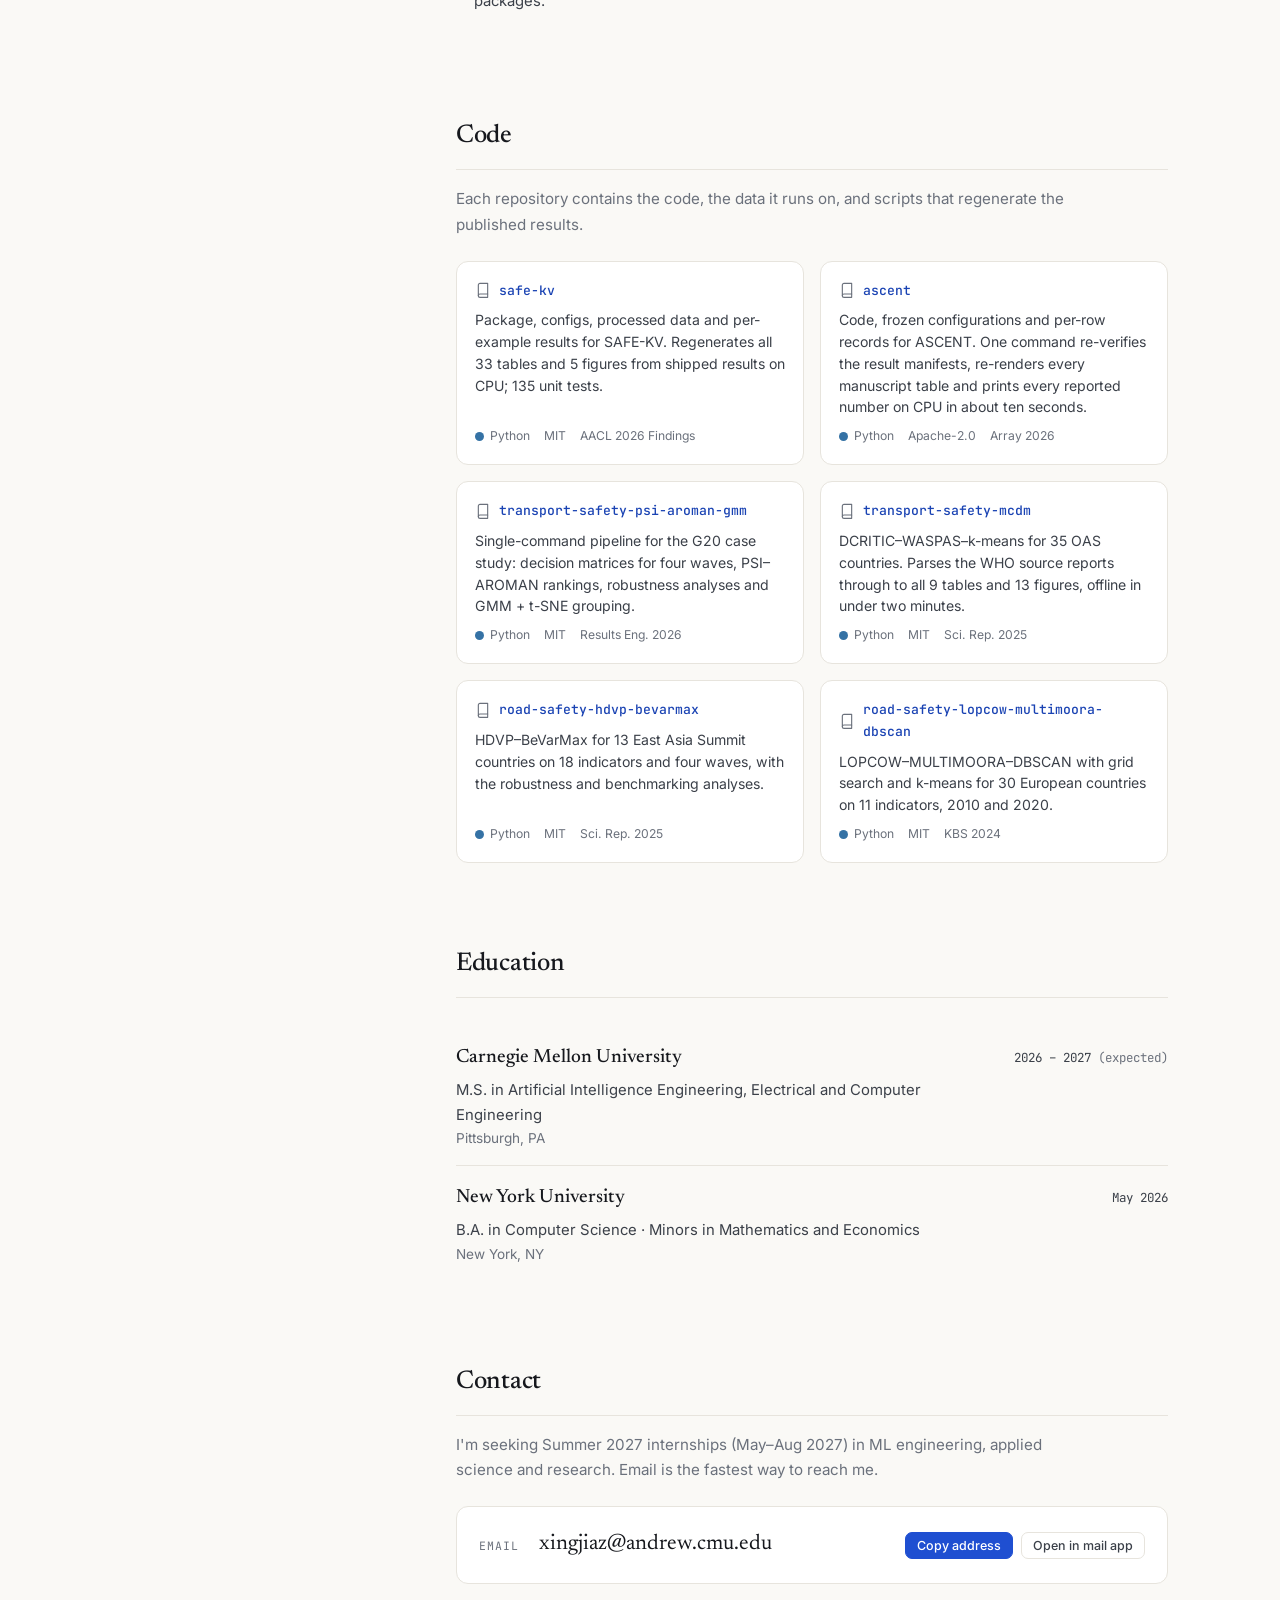
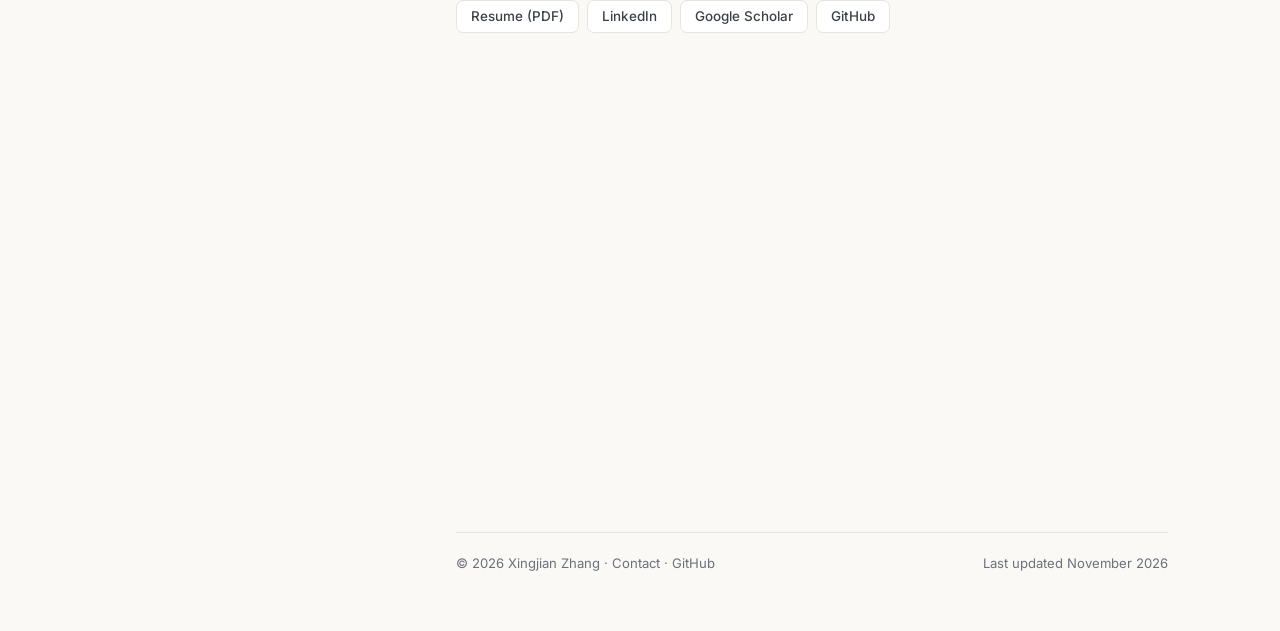
==== commit 54959bc3: "SAFE-KV: link the ACL Anthology version (Findings of IJCNLP-AACL 2026)" ====
--- a/index.html
+++ b/index.html
@@ -156,6 +156,7 @@
       <section id="news" aria-labelledby="news-h">
         <h2 id="news-h">News</h2>
         <ol class="news">
+          <li><time datetime="2026-11">Nov 2026</time><p><a href="#safe-kv">SAFE-KV</a> was published in Findings of IJCNLP-AACL 2026 (<a href="https://aclanthology.org/2026.findings-aacl.155/">ACL Anthology</a>).</p></li>
           <li><time datetime="2026-11">Nov 2026</time><p><a href="#ascent">ASCENT</a>, on compact external memory for frozen long-context language models, was published in <i>Array</i>.</p></li>
           <li><time datetime="2026-09">Sep 2026</time><p><a href="#safe-kv">SAFE-KV</a> was accepted to Findings of AACL-IJCNLP 2026.</p></li>
           <li><time datetime="2026-09">Sep 2026</time><p>Released open <a href="#code">reproduction packages</a> for four transport-safety papers; each rebuilds the published results with a single command.</p></li>
@@ -175,25 +176,27 @@
         <article class="pub" id="safe-kv">
           <div class="pub-side"><span class="venue">AACL Findings</span><span class="year">2026</span></div>
           <div class="pub-main">
-            <h4 class="pub-title"><a href="https://github.com/XingjianZhang-dev/safe-kv">SAFE-KV: Causal Suffix Repair for Behavior-Preserving Non-Prefix KV Cache Reuse in RAG</a></h4>
+            <h4 class="pub-title"><a href="https://aclanthology.org/2026.findings-aacl.155/">SAFE-KV: Causal Suffix Repair for Behavior-Preserving Non-Prefix KV Cache Reuse in RAG</a></h4>
             <p class="authors"><span class="me">Xingjian Zhang</span></p>
-            <p class="where"><i>Findings of the Association for Computational Linguistics: AACL-IJCNLP 2026</i> · to appear</p>
+            <p class="where"><i>Findings of the Association for Computational Linguistics: IJCNLP-AACL 2026</i>, pages 3063–3098</p>
             <p class="summary">Treats non-prefix KV-cache reuse in retrieval-augmented generation as a behavior-preservation problem — full prefill is the reference and answers are compared by normalized short-answer equivalence — and repairs the causal suffix so that reused caches keep the model's outputs.</p>
             <div class="pub-links">
               <span class="badge">Sole author</span>
+              <a class="btn" href="https://aclanthology.org/2026.findings-aacl.155/">Paper</a>
               <a class="btn" href="https://arxiv.org/abs/2610.15186">arXiv</a>
               <a class="btn" href="https://github.com/XingjianZhang-dev/safe-kv">Code</a>
               <button class="btn" type="button" data-bib aria-expanded="false">BibTeX</button>
             </div>
-            <div class="bib" hidden><button class="copy" type="button">Copy</button><pre>@inproceedings{zhang2026safekv,
-  title     = {{SAFE-KV}: Causal Suffix Repair for Behavior-Preserving
+            <div class="bib" hidden><button class="copy" type="button">Copy</button><pre>@inproceedings{zhang-2026-safe,
+  title     = {{SAFE}-{KV}: Causal Suffix Repair for Behavior-Preserving
                Non-Prefix {KV} Cache Reuse in {RAG}},
   author    = {Zhang, Xingjian},
   booktitle = {Findings of the Association for Computational Linguistics:
-               AACL-IJCNLP 2026},
+               IJCNLP-AACL 2026},
+  pages     = {3063--3098},
   year      = {2026},
-  eprint    = {2610.15186},
-  archivePrefix = {arXiv}
+  publisher = {Association for Computational Linguistics},
+  url       = {https://aclanthology.org/2026.findings-aacl.155/}
 }</pre></div>
           </div>
         </article>
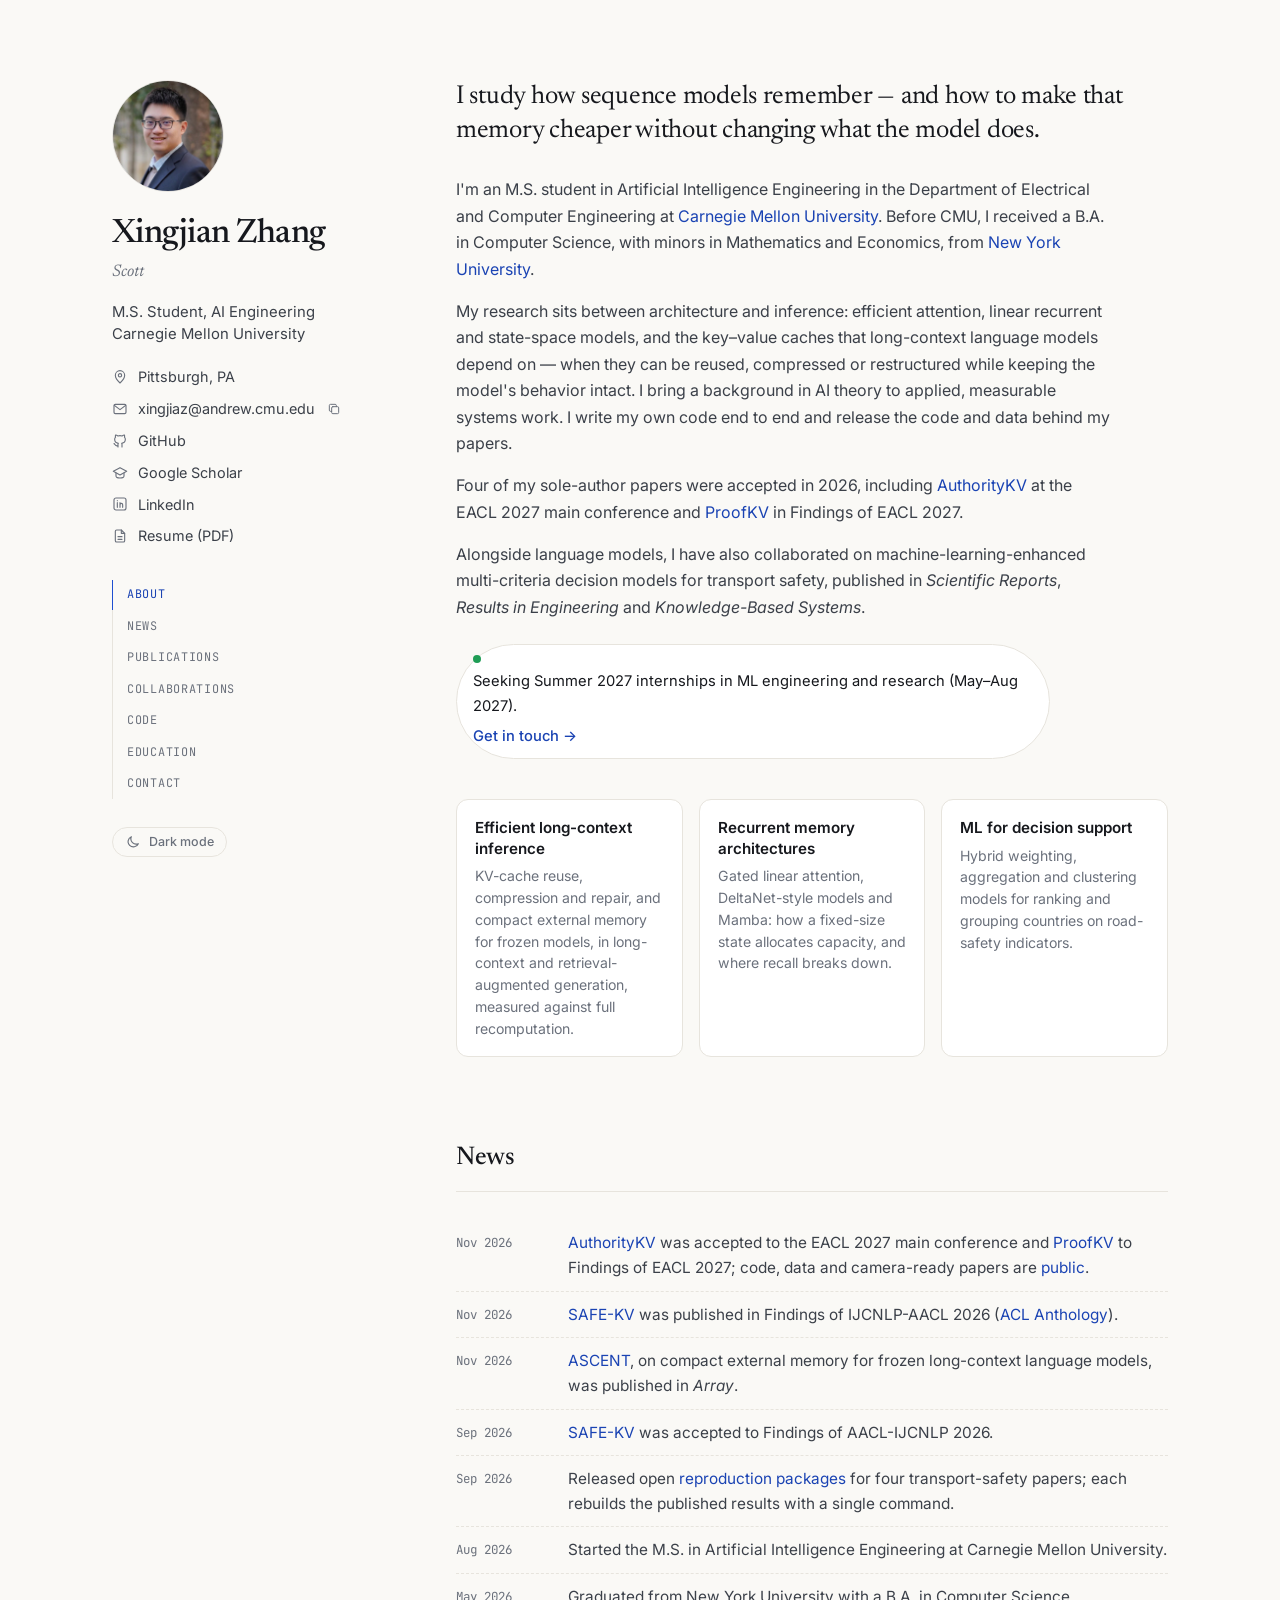
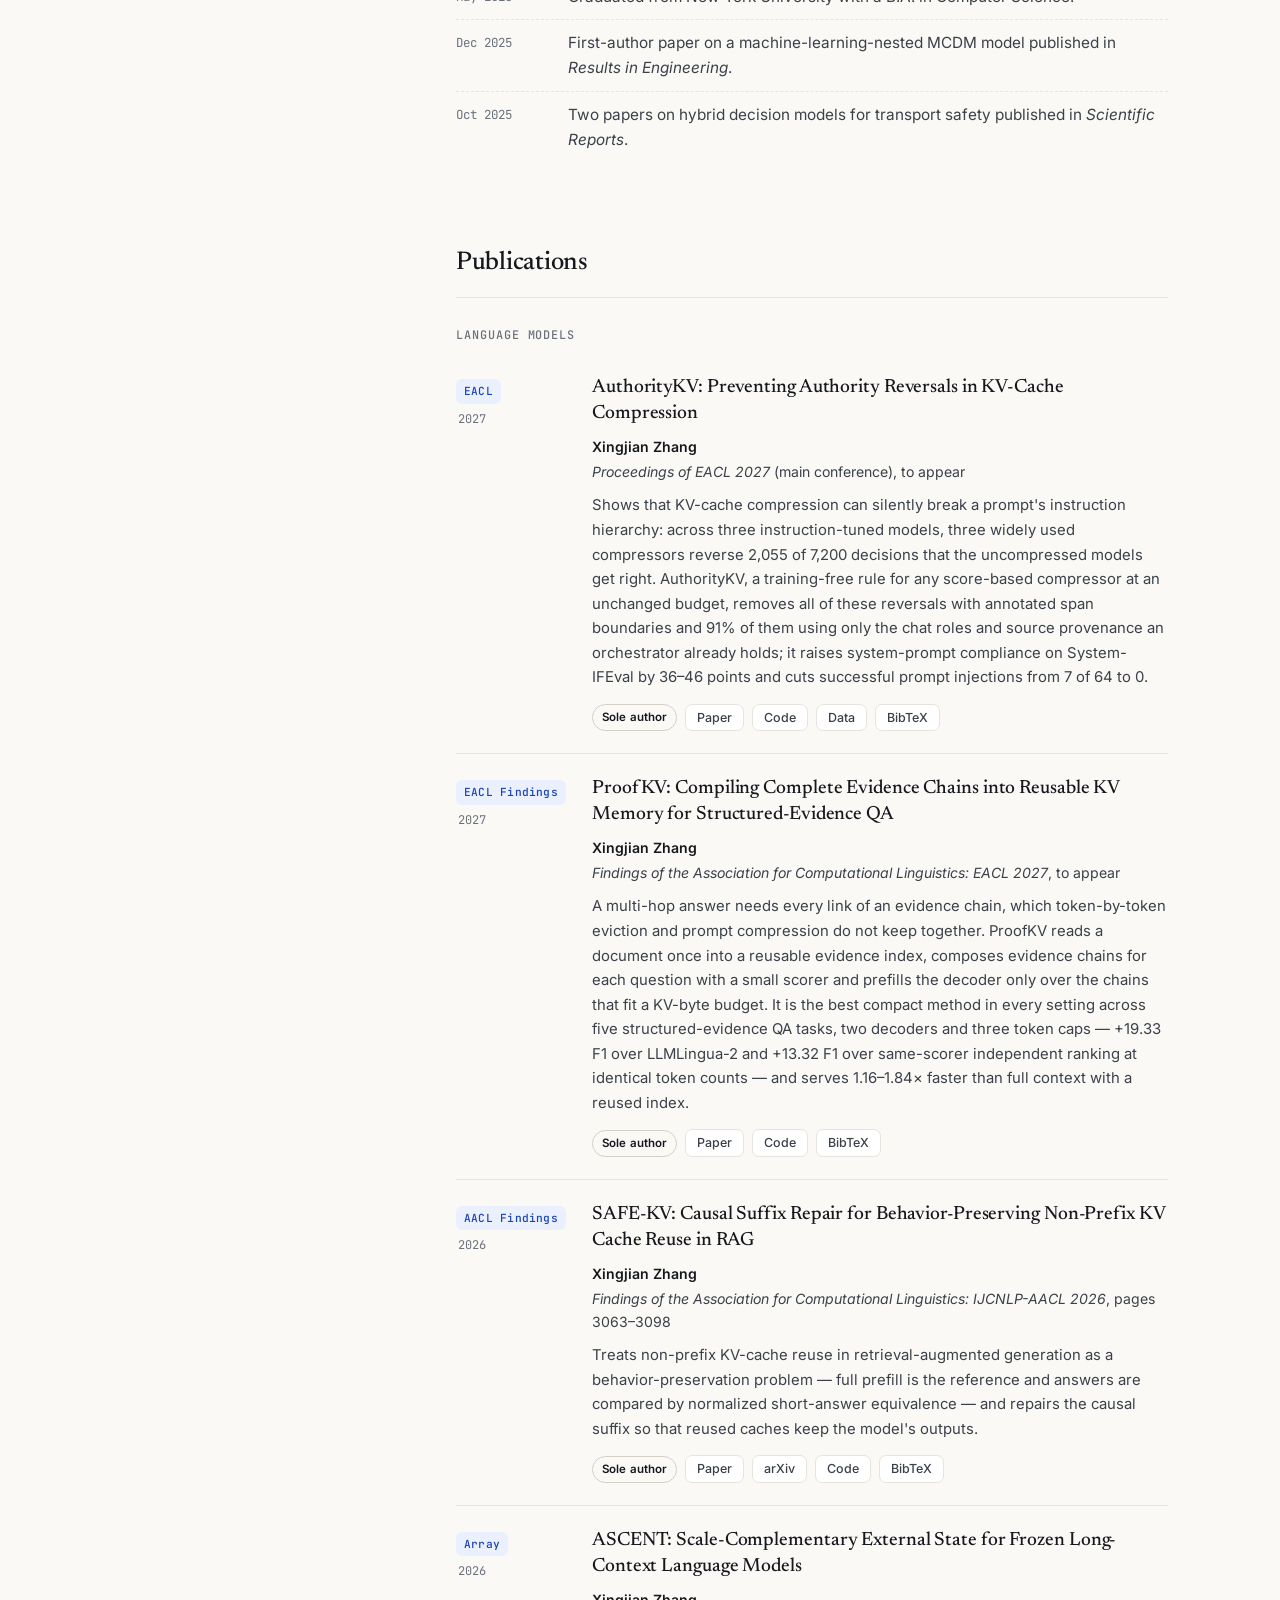
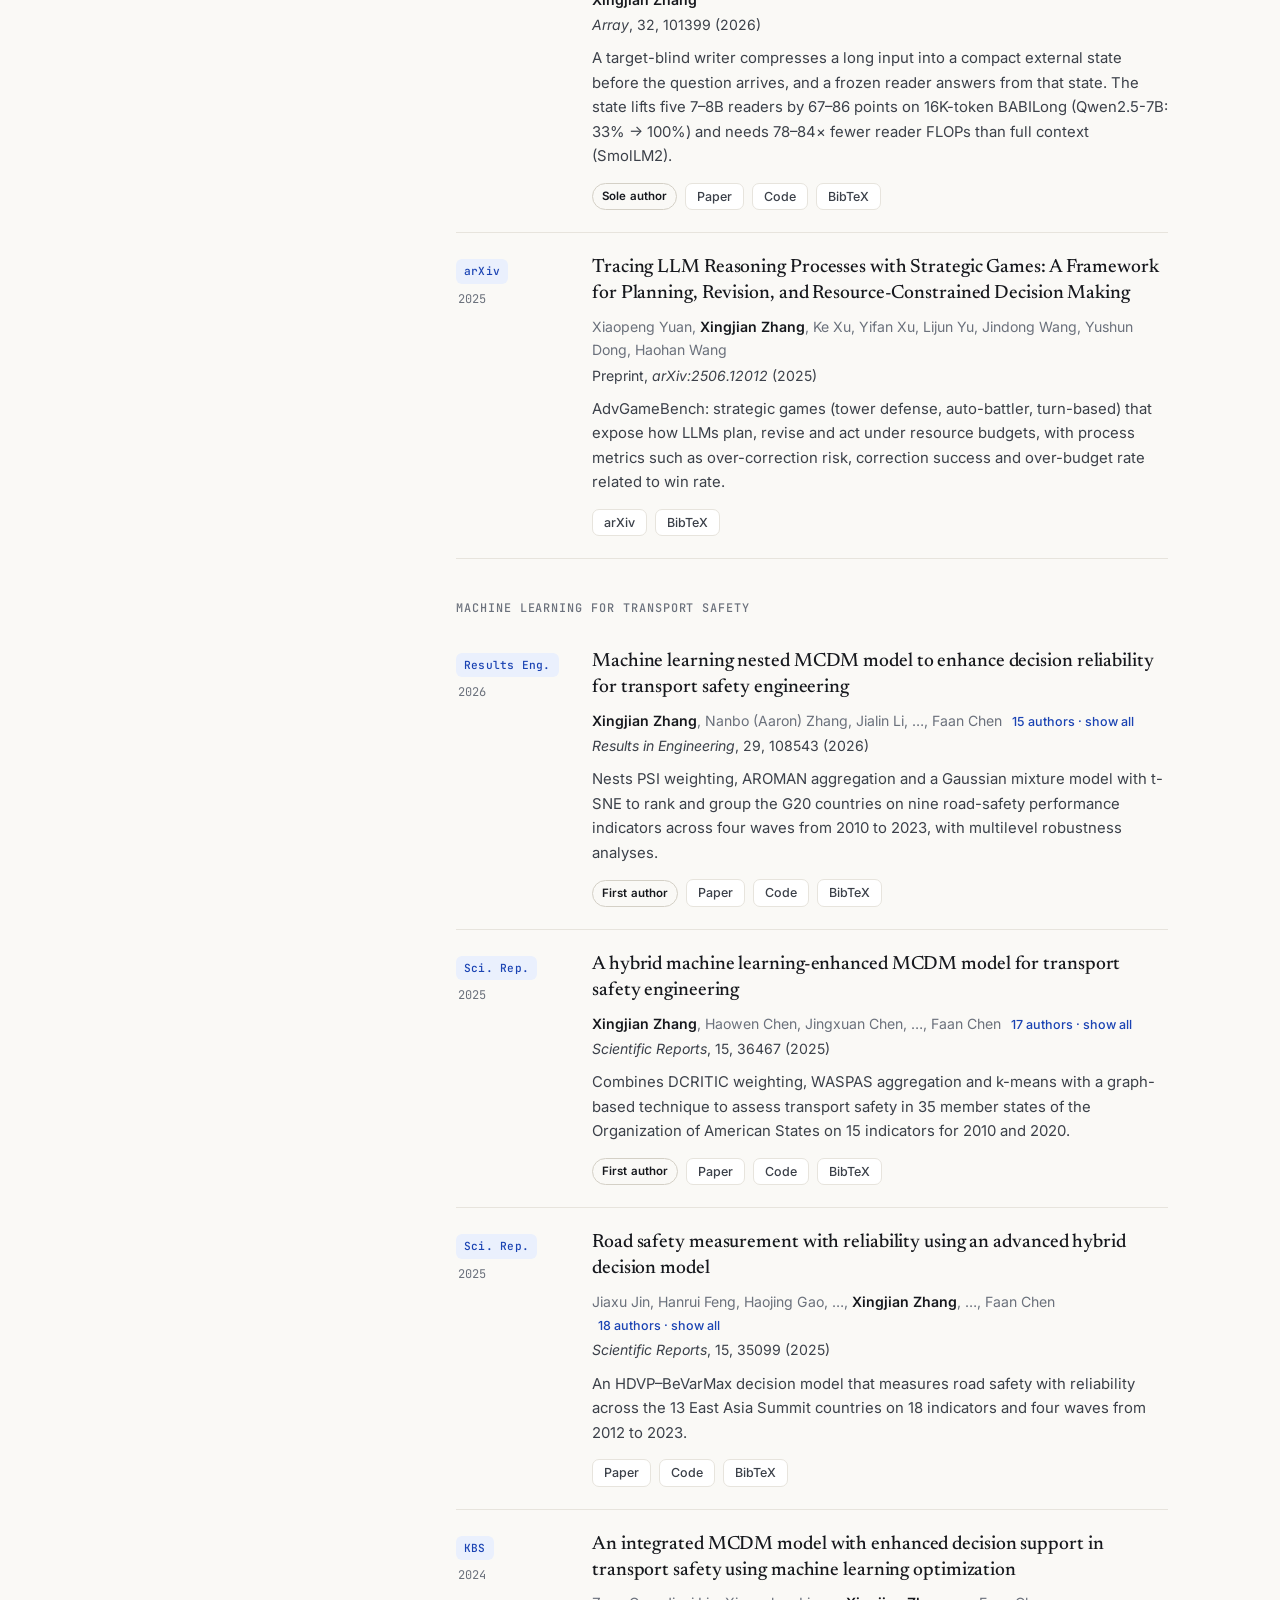
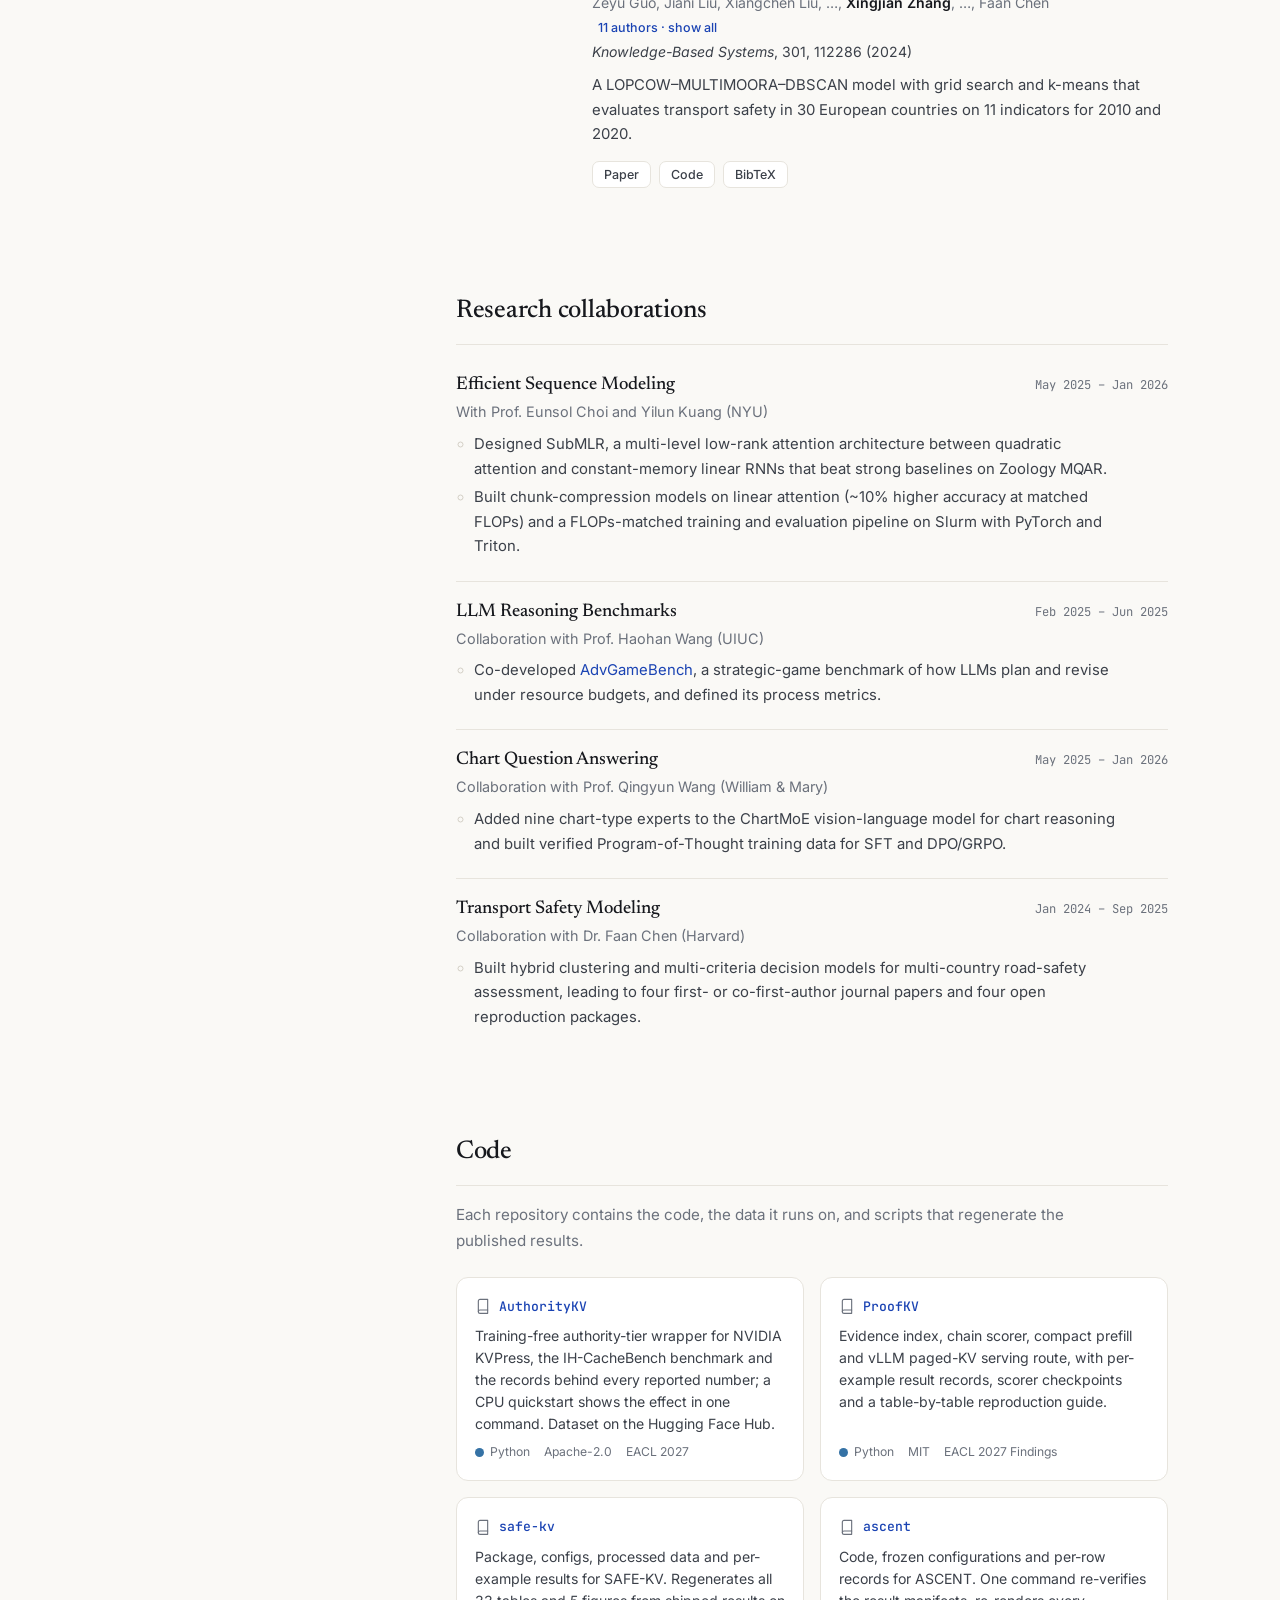
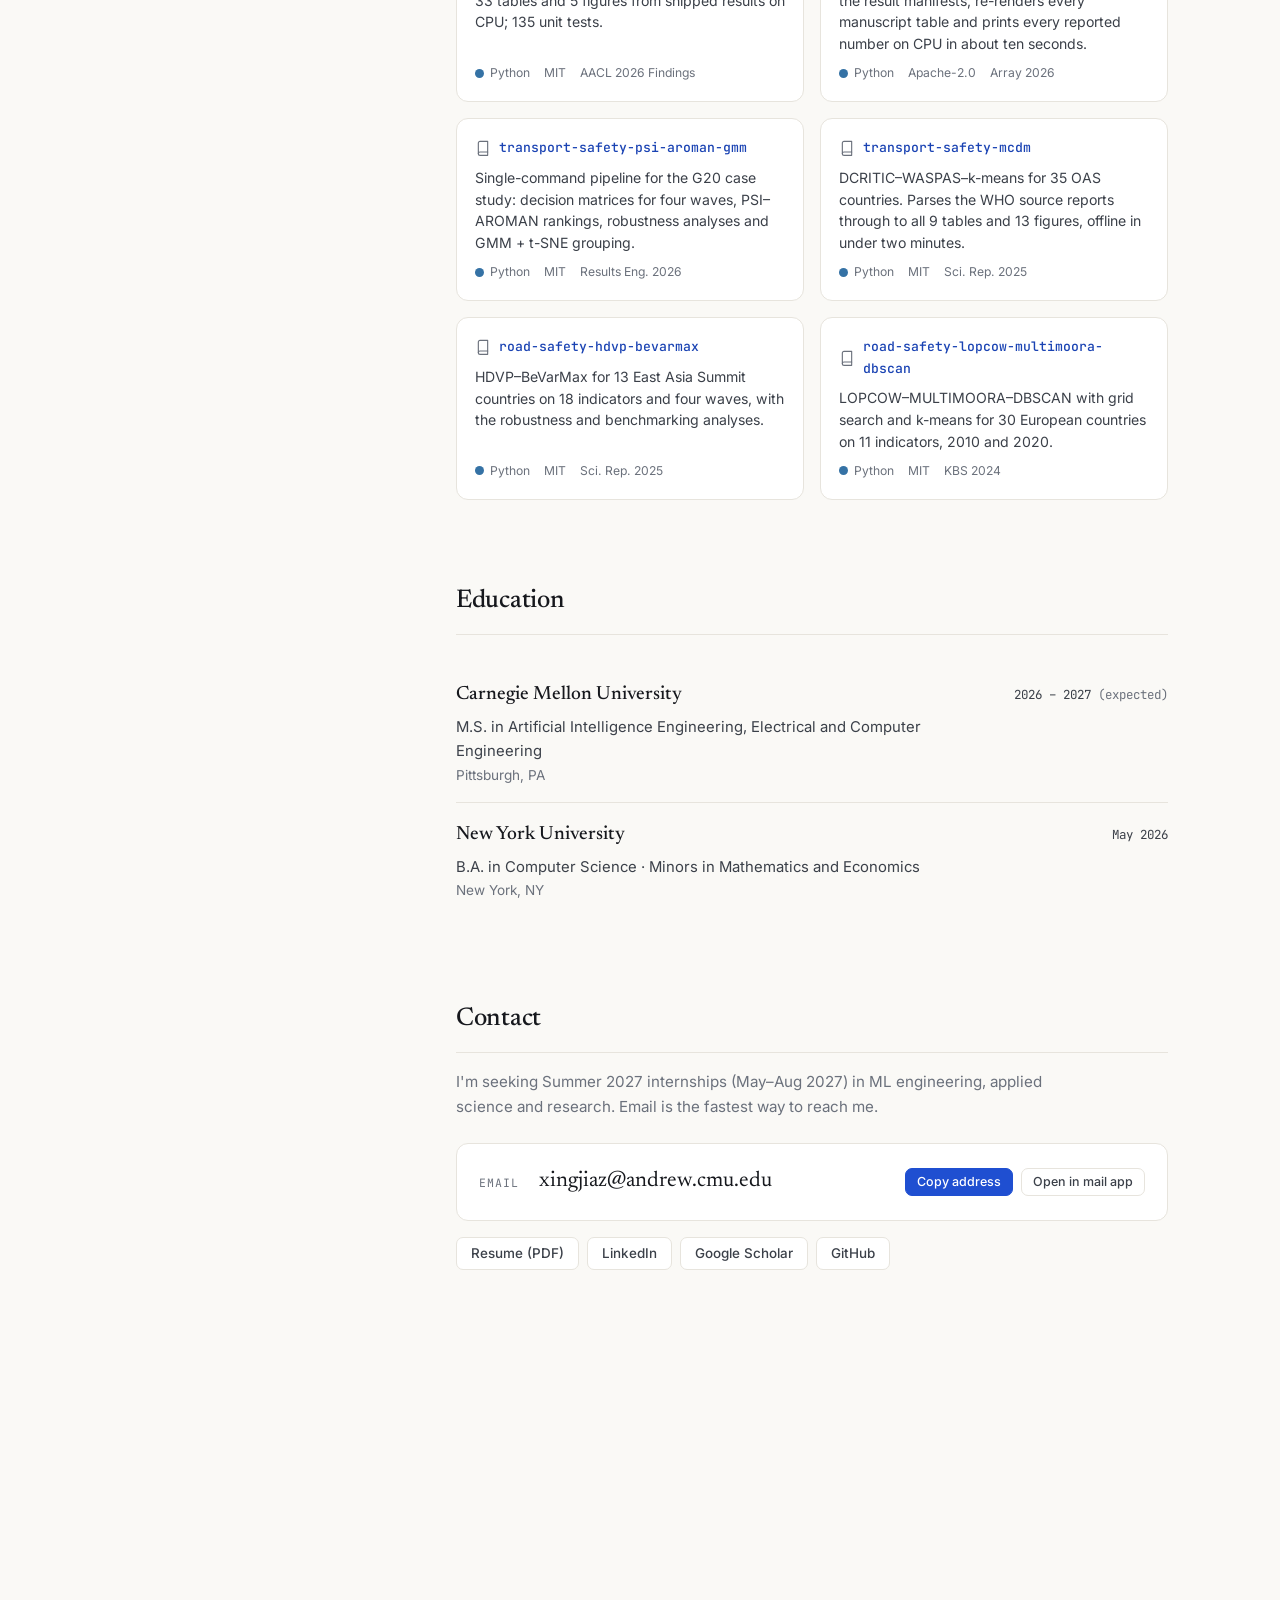
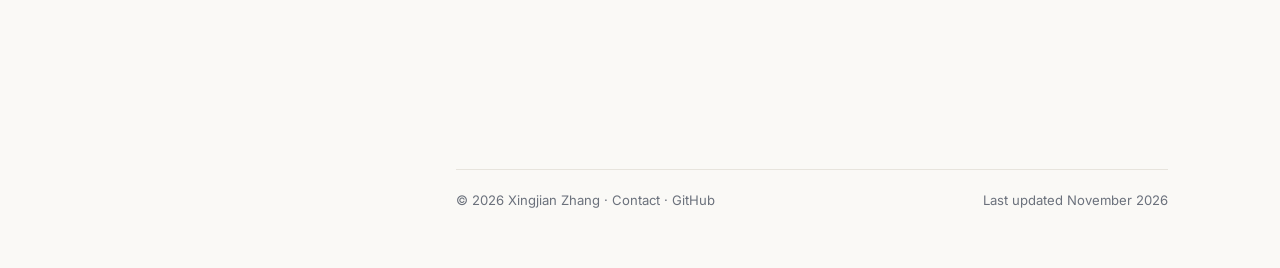
==== commit 0a9eeb6f: "Add AuthorityKV (EACL 2027) and ProofKV (Findings of EACL 2027); update CV" ====
--- a/index.html
+++ b/index.html
@@ -4,13 +4,13 @@
   <meta charset="utf-8">
   <meta name="viewport" content="width=device-width, initial-scale=1">
   <title>Xingjian (Scott) Zhang</title>
-  <meta name="description" content="Xingjian (Scott) Zhang — M.S. student in Artificial Intelligence Engineering at Carnegie Mellon University, working on efficient sequence modeling: attention, linear recurrent models and KV-cache reuse for long-context language models.">
+  <meta name="description" content="Xingjian (Scott) Zhang — M.S. student in Artificial Intelligence Engineering at Carnegie Mellon University, working on efficient and reliable long-context LLM inference: KV-cache compression and reuse, evidence memory and efficient sequence models.">
   <meta name="author" content="Xingjian Zhang">
   <link rel="canonical" href="https://xingjianzhang-dev.github.io/">
 
   <meta property="og:type" content="profile">
   <meta property="og:title" content="Xingjian (Scott) Zhang">
-  <meta property="og:description" content="M.S. student in AI Engineering at Carnegie Mellon. Efficient attention, linear recurrent models and KV-cache reuse for long-context LLMs.">
+  <meta property="og:description" content="M.S. student in AI Engineering at Carnegie Mellon. KV-cache compression and reuse, evidence memory and efficient sequence models for long-context LLMs.">
   <meta property="og:url" content="https://xingjianzhang-dev.github.io/">
   <meta name="twitter:card" content="summary">
 
@@ -126,7 +126,9 @@
 
         <p>I'm an M.S. student in Artificial Intelligence Engineering in the Department of Electrical and Computer Engineering at <a href="https://www.cmu.edu/">Carnegie Mellon University</a>. Before CMU, I received a B.A. in Computer Science, with minors in Mathematics and Economics, from <a href="https://www.nyu.edu/">New York University</a>.</p>
 
-        <p>My research sits between architecture and inference: efficient attention, linear recurrent and state-space models, and the key–value caches that long-context language models depend on — when they can be reused, compressed or restructured while keeping the model's behavior intact. I started out in AI theory and have moved toward applied, measurable systems work. I write my own code end to end and release the code and data behind my papers.</p>
+        <p>My research sits between architecture and inference: efficient attention, linear recurrent and state-space models, and the key–value caches that long-context language models depend on — when they can be reused, compressed or restructured while keeping the model's behavior intact. I bring a background in AI theory to applied, measurable systems work. I write my own code end to end and release the code and data behind my papers.</p>
+
+        <p>Four of my sole-author papers were accepted in 2026, including <a href="#authoritykv">AuthorityKV</a> at the EACL 2027 main conference and <a href="#proofkv">ProofKV</a> in Findings of EACL 2027.</p>
 
         <p>Alongside language models, I have also collaborated on machine-learning-enhanced multi-criteria decision models for transport safety, published in <i>Scientific Reports</i>, <i>Results in Engineering</i> and <i>Knowledge-Based Systems</i>.</p>
 
@@ -156,6 +158,7 @@
       <section id="news" aria-labelledby="news-h">
         <h2 id="news-h">News</h2>
         <ol class="news">
+          <li><time datetime="2026-11">Nov 2026</time><p><a href="#authoritykv">AuthorityKV</a> was accepted to the EACL 2027 main conference and <a href="#proofkv">ProofKV</a> to Findings of EACL 2027; code, data and camera-ready papers are <a href="#code">public</a>.</p></li>
           <li><time datetime="2026-11">Nov 2026</time><p><a href="#safe-kv">SAFE-KV</a> was published in Findings of IJCNLP-AACL 2026 (<a href="https://aclanthology.org/2026.findings-aacl.155/">ACL Anthology</a>).</p></li>
           <li><time datetime="2026-11">Nov 2026</time><p><a href="#ascent">ASCENT</a>, on compact external memory for frozen long-context language models, was published in <i>Array</i>.</p></li>
           <li><time datetime="2026-09">Sep 2026</time><p><a href="#safe-kv">SAFE-KV</a> was accepted to Findings of AACL-IJCNLP 2026.</p></li>
@@ -172,6 +175,59 @@
         <h2 id="pub-h">Publications</h2>
 
         <h3 class="group-label">Language models</h3>
+
+        <article class="pub" id="authoritykv">
+          <div class="pub-side"><span class="venue">EACL</span><span class="year">2027</span></div>
+          <div class="pub-main">
+            <h4 class="pub-title"><a href="https://github.com/XingjianZhang-dev/AuthorityKV/blob/main/paper/AuthorityKV_EACL2027.pdf">AuthorityKV: Preventing Authority Reversals in KV-Cache Compression</a></h4>
+            <p class="authors"><span class="me">Xingjian Zhang</span></p>
+            <p class="where"><i>Proceedings of EACL 2027</i> (main conference), to appear</p>
+            <p class="summary">Shows that KV-cache compression can silently break a prompt's instruction hierarchy: across three instruction-tuned models, three widely used compressors reverse 2,055 of 7,200 decisions that the uncompressed models get right. AuthorityKV, a training-free rule for any score-based compressor at an unchanged budget, removes all of these reversals with annotated span boundaries and 91% of them using only the chat roles and source provenance an orchestrator already holds; it raises system-prompt compliance on System-IFEval by 36–46 points and cuts successful prompt injections from 7 of 64 to 0.</p>
+            <div class="pub-links">
+              <span class="badge">Sole author</span>
+              <a class="btn" href="https://github.com/XingjianZhang-dev/AuthorityKV/blob/main/paper/AuthorityKV_EACL2027.pdf">Paper</a>
+              <a class="btn" href="https://github.com/XingjianZhang-dev/AuthorityKV">Code</a>
+              <a class="btn" href="https://huggingface.co/datasets/XingjianZhangDev/AuthorityKV">Data</a>
+              <button class="btn" type="button" data-bib aria-expanded="false">BibTeX</button>
+            </div>
+            <div class="bib" hidden><button class="copy" type="button">Copy</button><pre>@inproceedings{zhang2027authoritykv,
+  title     = {{AuthorityKV}: Preventing Authority Reversals in
+               {KV}-Cache Compression},
+  author    = {Zhang, Xingjian},
+  booktitle = {Proceedings of the European Chapter of the Association
+               for Computational Linguistics (EACL 2027)},
+  year      = {2027},
+  publisher = {Association for Computational Linguistics},
+  note      = {To appear}
+}</pre></div>
+          </div>
+        </article>
+
+        <article class="pub" id="proofkv">
+          <div class="pub-side"><span class="venue">EACL Findings</span><span class="year">2027</span></div>
+          <div class="pub-main">
+            <h4 class="pub-title"><a href="https://github.com/XingjianZhang-dev/ProofKV/blob/main/paper/proofkv_eacl2027.pdf">ProofKV: Compiling Complete Evidence Chains into Reusable KV Memory for Structured-Evidence QA</a></h4>
+            <p class="authors"><span class="me">Xingjian Zhang</span></p>
+            <p class="where"><i>Findings of the Association for Computational Linguistics: EACL 2027</i>, to appear</p>
+            <p class="summary">A multi-hop answer needs every link of an evidence chain, which token-by-token eviction and prompt compression do not keep together. ProofKV reads a document once into a reusable evidence index, composes evidence chains for each question with a small scorer and prefills the decoder only over the chains that fit a KV-byte budget. It is the best compact method in every setting across five structured-evidence QA tasks, two decoders and three token caps — +19.33 F1 over LLMLingua-2 and +13.32 F1 over same-scorer independent ranking at identical token counts — and serves 1.16–1.84× faster than full context with a reused index.</p>
+            <div class="pub-links">
+              <span class="badge">Sole author</span>
+              <a class="btn" href="https://github.com/XingjianZhang-dev/ProofKV/blob/main/paper/proofkv_eacl2027.pdf">Paper</a>
+              <a class="btn" href="https://github.com/XingjianZhang-dev/ProofKV">Code</a>
+              <button class="btn" type="button" data-bib aria-expanded="false">BibTeX</button>
+            </div>
+            <div class="bib" hidden><button class="copy" type="button">Copy</button><pre>@inproceedings{zhang2027proofkv,
+  title     = {{ProofKV}: Compiling Complete Evidence Chains into Reusable
+               {KV} Memory for Structured-Evidence {QA}},
+  author    = {Zhang, Xingjian},
+  booktitle = {Findings of the Association for Computational Linguistics:
+               EACL 2027},
+  year      = {2027},
+  publisher = {Association for Computational Linguistics},
+  note      = {To appear}
+}</pre></div>
+          </div>
+        </article>
 
         <article class="pub" id="safe-kv">
           <div class="pub-side"><span class="venue">AACL Findings</span><span class="year">2026</span></div>
@@ -400,8 +456,8 @@
             </div>
             <p class="exp-org">With Prof. Eunsol Choi and Yilun Kuang (NYU)</p>
             <ul>
-              <li>Designed efficient attention architectures between quadratic attention and constant-memory linear RNNs.</li>
-              <li>Built a FLOPs-matched training and evaluation pipeline on Slurm with PyTorch and Triton.</li>
+              <li>Designed SubMLR, a multi-level low-rank attention architecture between quadratic attention and constant-memory linear RNNs that beat strong baselines on Zoology MQAR.</li>
+              <li>Built chunk-compression models on linear attention (~10% higher accuracy at matched FLOPs) and a FLOPs-matched training and evaluation pipeline on Slurm with PyTorch and Triton.</li>
             </ul>
           </li>
           <li>
@@ -409,7 +465,7 @@
               <h3>LLM Reasoning Benchmarks</h3>
               <span class="exp-date">Feb 2025 – Jun 2025</span>
             </div>
-            <p class="exp-org">Remote collaboration with Prof. Haohan Wang (UIUC)</p>
+            <p class="exp-org">Collaboration with Prof. Haohan Wang (UIUC)</p>
             <ul>
               <li>Co-developed <a href="#advgamebench">AdvGameBench</a>, a strategic-game benchmark of how LLMs plan and revise under resource budgets, and defined its process metrics.</li>
             </ul>
@@ -419,9 +475,9 @@
               <h3>Chart Question Answering</h3>
               <span class="exp-date">May 2025 – Jan 2026</span>
             </div>
-            <p class="exp-org">Remote collaboration with Prof. Qingyun Wang (William &amp; Mary)</p>
+            <p class="exp-org">Collaboration with Prof. Qingyun Wang (William &amp; Mary)</p>
             <ul>
-              <li>Worked on mixture-of-experts vision-language models for chart reasoning and built verified Program-of-Thought training data for SFT and DPO/GRPO.</li>
+              <li>Added nine chart-type experts to the ChartMoE vision-language model for chart reasoning and built verified Program-of-Thought training data for SFT and DPO/GRPO.</li>
             </ul>
           </li>
           <li>
@@ -429,9 +485,9 @@
               <h3>Transport Safety Modeling</h3>
               <span class="exp-date">Jan 2024 – Sep 2025</span>
             </div>
-            <p class="exp-org">Remote collaboration with Dr. Faan Chen (Harvard)</p>
+            <p class="exp-org">Collaboration with Dr. Faan Chen (Harvard)</p>
             <ul>
-              <li>Built hybrid clustering and multi-criteria decision models for multi-country road-safety assessment, leading to four journal papers (two first-author) and four open reproduction packages.</li>
+              <li>Built hybrid clustering and multi-criteria decision models for multi-country road-safety assessment, leading to four first- or co-first-author journal papers and four open reproduction packages.</li>
             </ul>
           </li>
         </ol>
@@ -443,6 +499,16 @@
         <p class="section-note">Each repository contains the code, the data it runs on, and scripts that regenerate the published results.</p>
 
         <div class="repos">
+          <a class="repo" href="https://github.com/XingjianZhang-dev/AuthorityKV">
+            <span class="repo-name"><svg viewBox="0 0 24 24" aria-hidden="true"><path d="M5 4.5A2.5 2.5 0 0 1 7.5 2H19v16H7.5A2.5 2.5 0 0 0 5 20.5Z"/><path d="M5 20.5A2.5 2.5 0 0 0 7.5 23H19v-5"/></svg>AuthorityKV</span>
+            <span class="repo-desc">Training-free authority-tier wrapper for NVIDIA KVPress, the IH-CacheBench benchmark and the records behind every reported number; a CPU quickstart shows the effect in one command. Dataset on the Hugging Face Hub.</span>
+            <span class="repo-meta"><span class="lang">Python</span><span>Apache-2.0</span><span>EACL 2027</span></span>
+          </a>
+          <a class="repo" href="https://github.com/XingjianZhang-dev/ProofKV">
+            <span class="repo-name"><svg viewBox="0 0 24 24" aria-hidden="true"><path d="M5 4.5A2.5 2.5 0 0 1 7.5 2H19v16H7.5A2.5 2.5 0 0 0 5 20.5Z"/><path d="M5 20.5A2.5 2.5 0 0 0 7.5 23H19v-5"/></svg>ProofKV</span>
+            <span class="repo-desc">Evidence index, chain scorer, compact prefill and vLLM paged-KV serving route, with per-example result records, scorer checkpoints and a table-by-table reproduction guide.</span>
+            <span class="repo-meta"><span class="lang">Python</span><span>MIT</span><span>EACL 2027 Findings</span></span>
+          </a>
           <a class="repo" href="https://github.com/XingjianZhang-dev/safe-kv">
             <span class="repo-name"><svg viewBox="0 0 24 24" aria-hidden="true"><path d="M5 4.5A2.5 2.5 0 0 1 7.5 2H19v16H7.5A2.5 2.5 0 0 0 5 20.5Z"/><path d="M5 20.5A2.5 2.5 0 0 0 7.5 23H19v-5"/></svg>safe-kv</span>
             <span class="repo-desc">Package, configs, processed data and per-example results for SAFE-KV. Regenerates all 33 tables and 5 figures from shipped results on CPU; 135 unit tests.</span>
